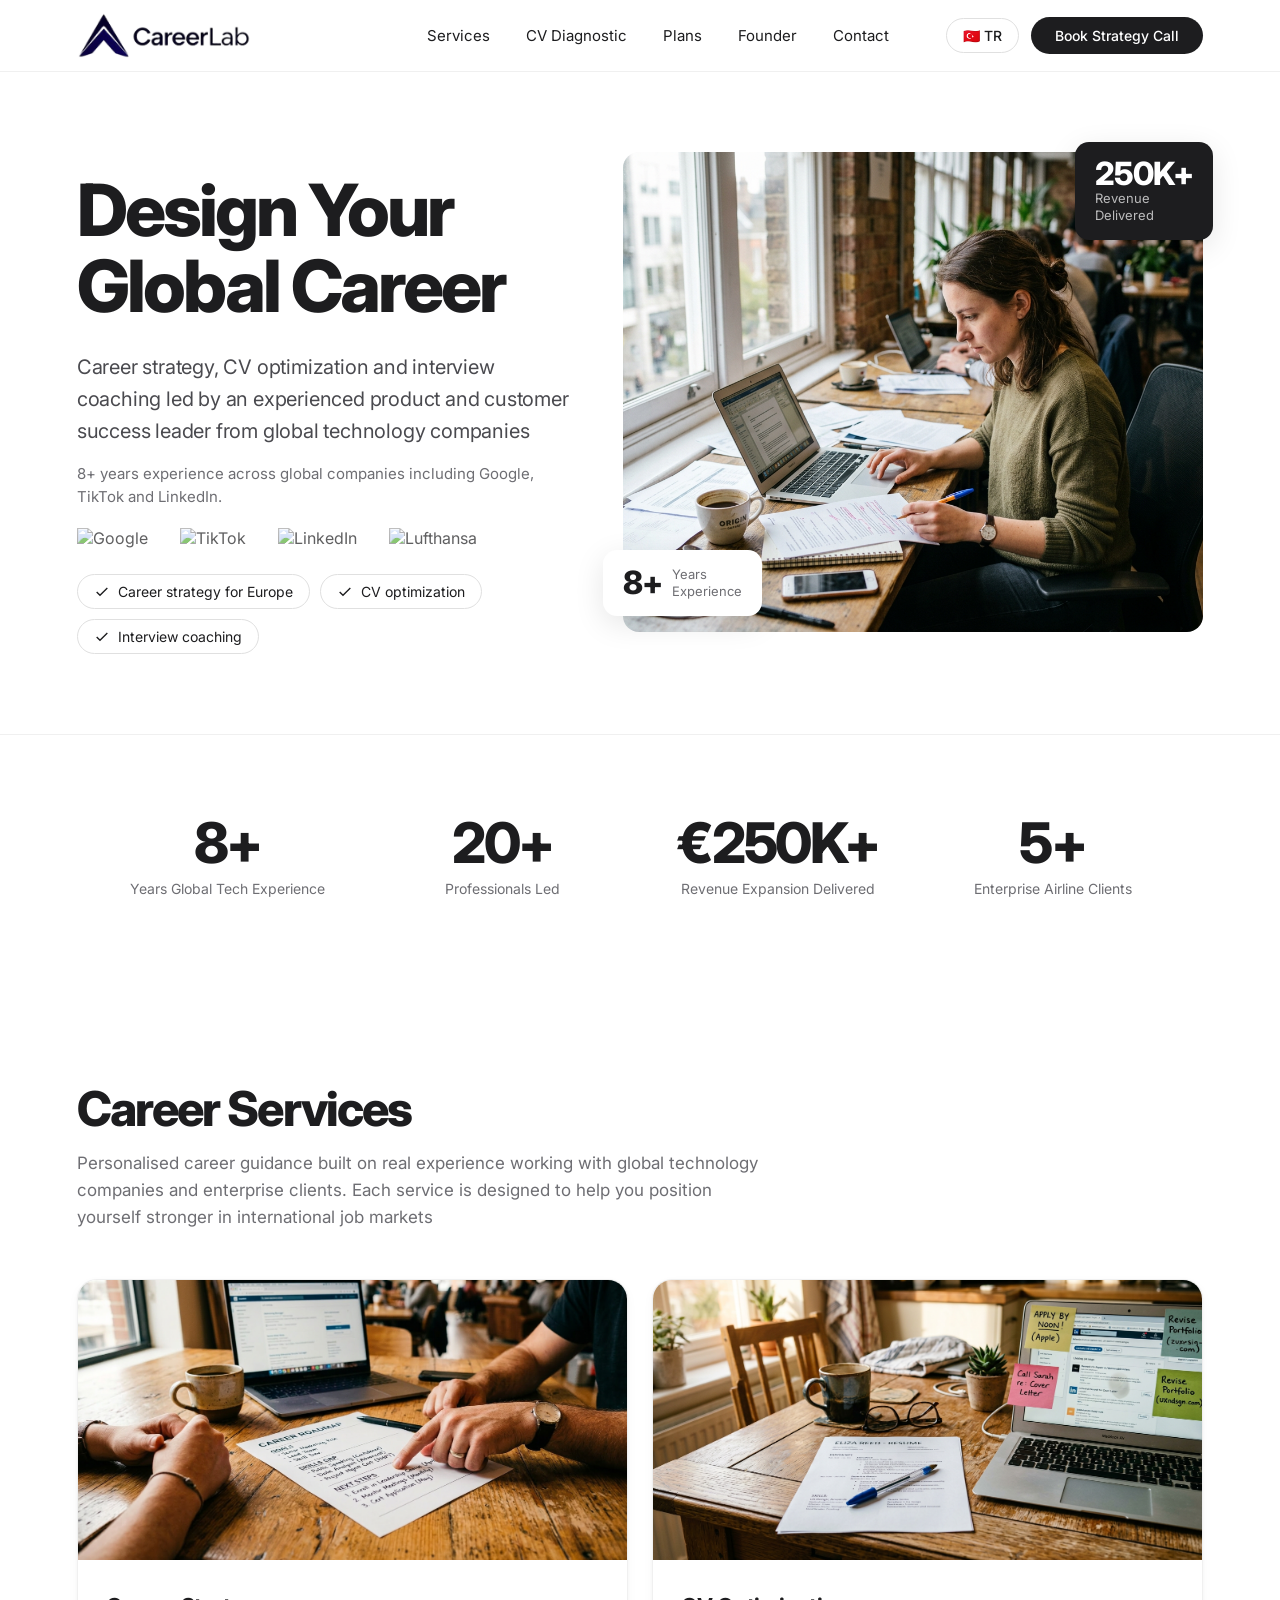
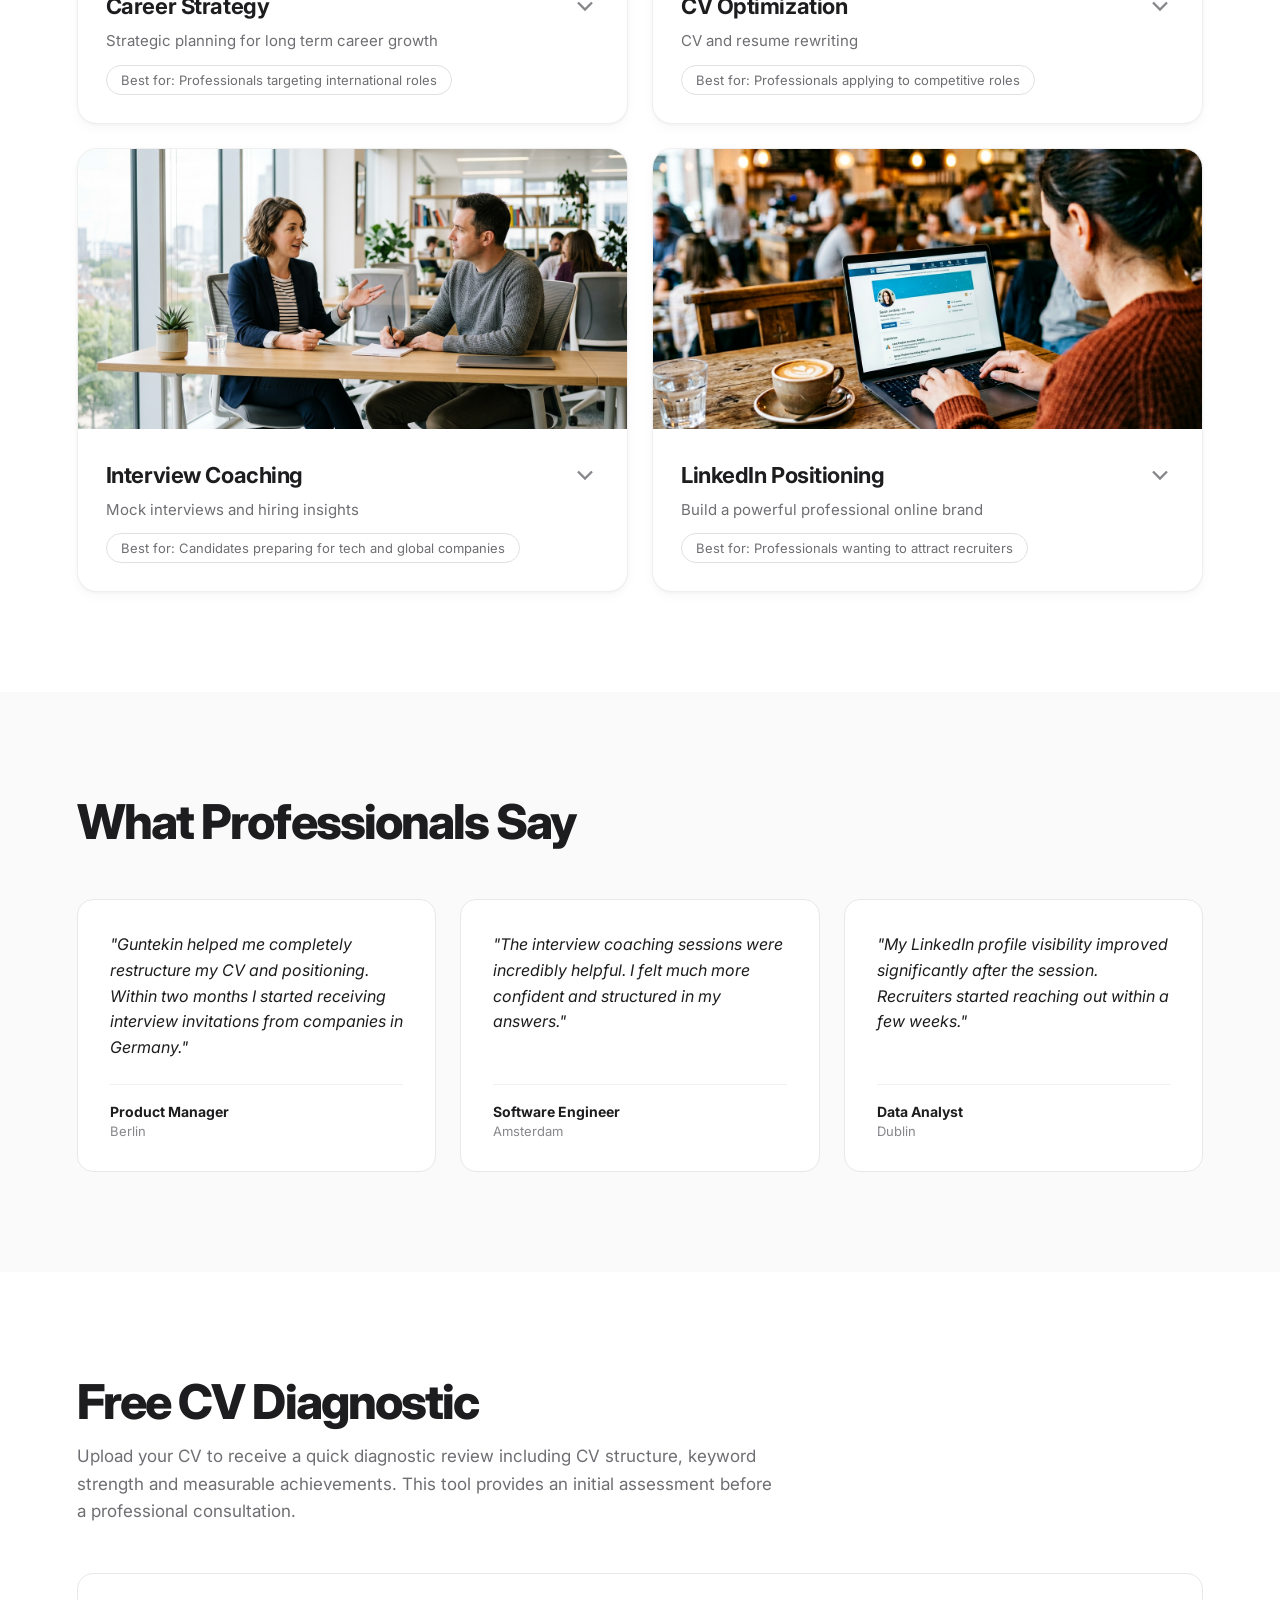
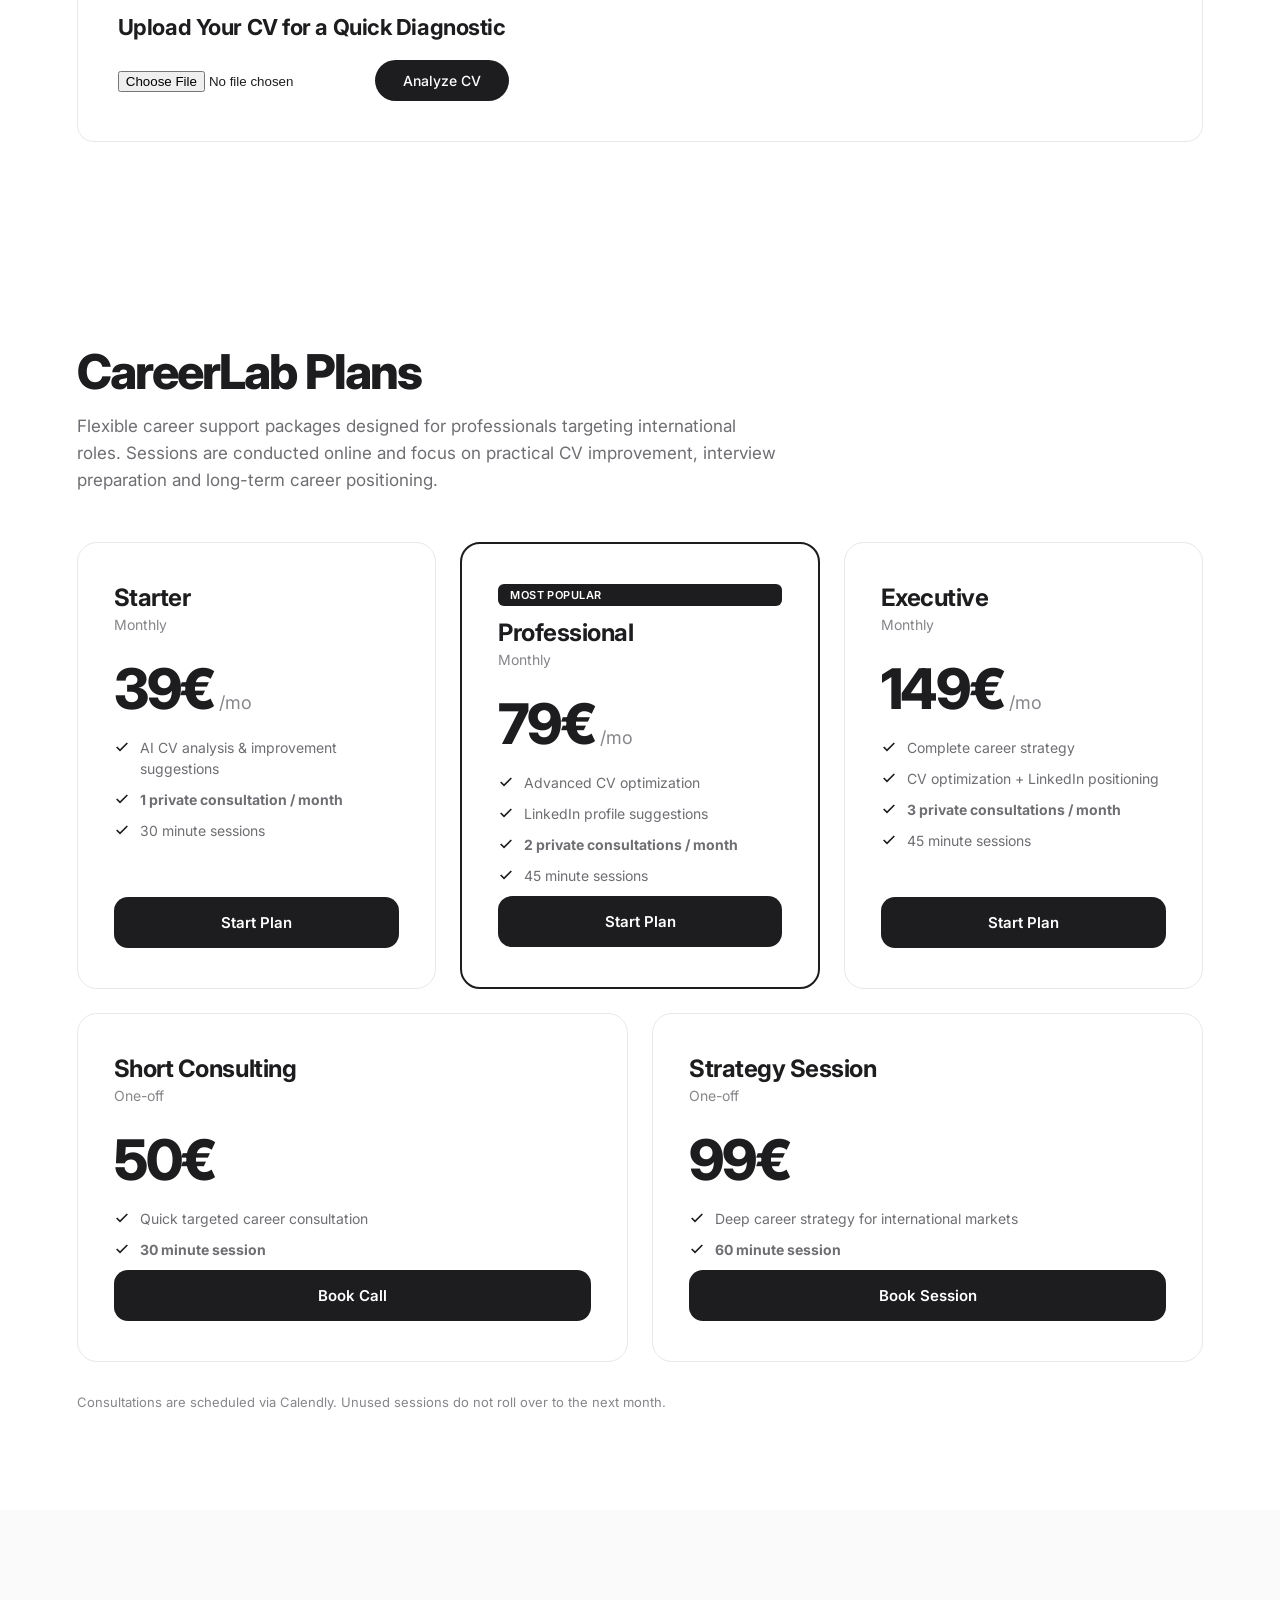
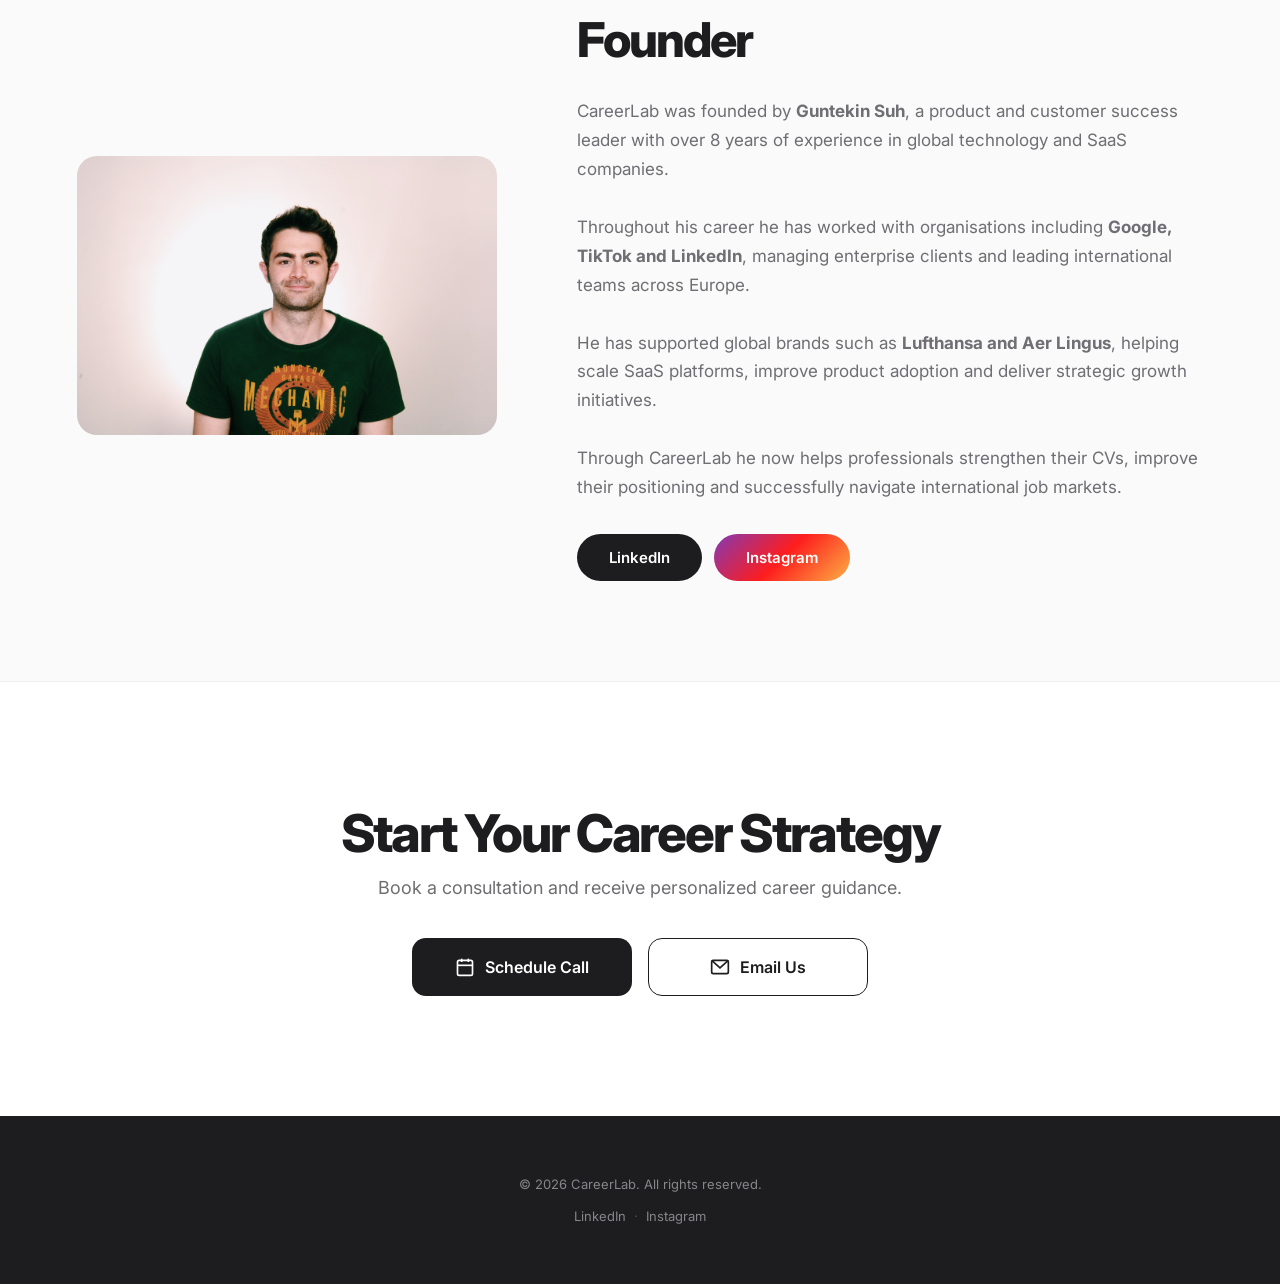
==== index.html @ d13521ab "Update service image for Career Strategy card" ====
<!DOCTYPE html>
<html lang="en">
<head>

<meta charset="UTF-8">
<meta name="viewport" content="width=device-width, initial-scale=1.0">
<meta name="description" content="Career strategy, CV optimization and interview coaching led by an experienced product and customer success leader from global technology companies.">
<meta name="author" content="Guntekin Suh">

<meta property="og:type" content="website">
<meta property="og:title" content="CareerLab | Design Your Global Career">
<meta property="og:description" content="Career strategy, CV optimization and interview coaching for professionals targeting international roles.">
<meta property="og:image" content="https://images.unsplash.com/photo-1521737604893-d14cc237f11d?w=1200&h=630&fit=crop">
<meta property="og:url" content="https://getcareerlab.com">

<meta name="twitter:card" content="summary_large_image">
<meta name="twitter:title" content="CareerLab | Design Your Global Career">
<meta name="twitter:description" content="Career strategy, CV optimization and interview coaching for professionals targeting international roles.">
<meta name="twitter:image" content="https://images.unsplash.com/photo-1521737604893-d14cc237f11d?w=1200&h=630&fit=crop">

<link rel="canonical" href="https://getcareerlab.com">
<link rel="icon" href="/favicon.png" type="image/png">
<link rel="apple-touch-icon" href="/favicon.png">

<title>CareerLab | Design Your Global Career</title>

<link rel="preconnect" href="https://fonts.googleapis.com">
<link href="https://fonts.googleapis.com/css2?family=Inter:wght@300;400;500;600;700;800;900&display=swap" rel="stylesheet">

<script src="https://cdnjs.cloudflare.com/ajax/libs/pdf.js/3.11.174/pdf.min.js"></script>

<style>

*{margin:0;padding:0;box-sizing:border-box;}

body{
  font-family:'Inter',system-ui,-apple-system,sans-serif;
  background:#ffffff;
  color:#1d1d1f;
  -webkit-font-smoothing:antialiased;
}

/* HEADER */
header{
  display:flex;
  justify-content:space-between;
  align-items:center;
  padding:0 6%;
  height:72px;
  background:#fff;
  position:sticky;
  top:0;
  border-bottom:1px solid #f0f0f0;
  z-index:100;
}

.logo{ flex:1; }
nav{ flex:0 0 auto; }
.header-right{ flex:1; display:flex; justify-content:flex-end; }

.logo{
  display:flex;
  align-items:center;
  gap:10px;
  font-weight:700;
  font-size:22px;
  text-decoration:none;
  color:#1d1d1f;
  letter-spacing:-0.02em;
}

.logo-icon{
  width:36px;height:36px;
  background:#1d1d1f;
  border-radius:10px;
  display:flex;align-items:center;justify-content:center;
  color:#fff;
  font-weight:700;
  font-size:13px;
  letter-spacing:0.02em;
}

nav{display:flex;align-items:center;gap:0;}
nav a{
  margin-left:36px;
  text-decoration:none;
  color:#1d1d1f;
  font-weight:400;
  font-size:15px;
  transition:color 0.2s;
}
nav a:hover{color:#6e6e73;}

.header-right{align-items:center;gap:12px;}

.lang-toggle{
  background:#fff;
  border:1px solid #e0e0e0;
  border-radius:980px;
  padding:8px 16px;
  cursor:pointer;
  font-size:14px;
  font-weight:500;
  display:flex;
  align-items:center;
  gap:6px;
  transition:0.2s;
  color:#1d1d1f;
  font-family:inherit;
}
.lang-toggle:hover{background:#f5f5f5;}

.header-cta{
  background:#1d1d1f;
  color:#fff;
  padding:10px 24px;
  border-radius:980px;
  text-decoration:none;
  font-weight:500;
  font-size:14px;
  transition:all 0.2s;
  white-space:nowrap;
}
.header-cta:hover{background:#333;}

/* HERO */
.hero{
  display:flex;
  align-items:flex-start;
  justify-content:space-between;
  padding:80px 6% 80px;
  background:#fff;
  gap:40px;
  min-height:600px;
}

.hero-text{max-width:560px;padding-top:20px;}

.hero h1{
  font-size:72px;
  line-height:1.05;
  letter-spacing:-0.04em;
  font-weight:800;
  color:#1d1d1f;
  margin-bottom:28px;
}

.hero-subtitle{
  font-size:20px;
  color:#4a4a4f;
  line-height:1.6;
  letter-spacing:-0.01em;
}

.hero-exp{
  margin-top:16px;
  color:#6e6e73;
  font-size:15px;
  line-height:1.5;
}

.hero-checks{
  display:flex;
  flex-wrap:wrap;
  gap:10px;
  margin-top:24px;
}

.hero-check{
  display:flex;
  align-items:center;
  gap:8px;
  padding:8px 16px;
  border:1px solid #e0e0e0;
  border-radius:980px;
  font-size:14px;
  color:#1d1d1f;
  background:#fff;
}

.hero-check svg{width:16px;height:16px;color:#1d1d1f;}

.hero-image-wrapper{
  position:relative;
  flex-shrink:0;
  width:580px;
}

.hero-image-wrapper img{
  width:100%;
  border-radius:16px;
  object-fit:cover;
  height:480px;
}

.floating-stat{
  position:absolute;
  background:#fff;
  border-radius:14px;
  padding:16px 20px;
  box-shadow:0 8px 30px rgba(0,0,0,0.1);
  display:flex;
  align-items:center;
  gap:10px;
}

.floating-stat.top-right{
  top:-10px;
  right:-10px;
  background:#1d1d1f;
  color:#fff;
}

.floating-stat.top-right .fs-number{color:#fff;}
.floating-stat.top-right .fs-label{color:rgba(255,255,255,0.7);}

.floating-stat.bottom-left{
  bottom:20px;
  left:-20px;
}

.fs-number{
  font-size:32px;
  font-weight:800;
  letter-spacing:-0.03em;
  color:#1d1d1f;
  line-height:1;
}

.fs-label{
  font-size:13px;
  color:#6e6e73;
  line-height:1.3;
}

/* STATS */
.stats-section{
  padding:80px 6%;
  background:#fff;
  border-top:1px solid #f0f0f0;
}

.stats-grid{
  display:flex;
  justify-content:space-between;
  max-width:1100px;
  margin:0 auto;
}

.stat-item{
  text-align:center;
  flex:1;
}

.stat-number{
  font-size:56px;
  font-weight:800;
  letter-spacing:-0.04em;
  color:#1d1d1f;
  line-height:1;
  margin-bottom:8px;
}

.stat-label{
  font-size:14px;
  color:#6e6e73;
  font-weight:400;
  line-height:1.4;
}

/* SERVICES */
.section{padding:100px 6%;}

.section-title{
  font-size:48px;
  font-weight:800;
  letter-spacing:-0.04em;
  color:#1d1d1f;
  margin-bottom:12px;
}

.section-desc{
  max-width:700px;
  color:#6e6e73;
  font-size:17px;
  line-height:1.6;
  margin-bottom:48px;
}

.services-grid{
  display:grid;
  grid-template-columns:1fr 1fr;
  gap:24px;
  align-items:start;
}

.service-card{
  background:#fff;
  border-radius:20px;
  border:1px solid rgba(0,0,0,0.06);
  overflow:hidden;
  transition:all 0.4s cubic-bezier(0.25,0.46,0.45,0.94);
  cursor:pointer;
  box-shadow:0 1px 3px rgba(0,0,0,0.04), 0 4px 12px rgba(0,0,0,0.03);
}
.service-card:hover{
  box-shadow:0 12px 40px rgba(0,0,0,0.08), 0 4px 16px rgba(0,0,0,0.04);
  transform:translateY(-4px);
  border-color:rgba(0,0,0,0.03);
}

.service-card img{
  width:100%;
  height:280px;
  object-fit:cover;
}

.service-card-body{
  padding:28px;
}

.service-card-header{
  display:flex;
  justify-content:space-between;
  align-items:center;
  margin-bottom:10px;
}

.service-card-header h3{
  font-size:22px;
  font-weight:700;
  letter-spacing:-0.02em;
  color:#1d1d1f;
}

.service-chevron{
  width:28px;height:28px;
  color:#86868b;
  transition:transform 0.3s;
}

.service-card.open .service-chevron{
  transform:rotate(180deg);
}

.service-card-body p{
  font-size:15px;
  color:#6e6e73;
  line-height:1.5;
}

.service-best{
  display:inline-block;
  margin-top:12px;
  padding:6px 14px;
  border:1px solid #e0e0e0;
  border-radius:980px;
  font-size:13px;
  color:#6e6e73;
}

.service-detail{
  margin-top:16px;
  font-size:14px;
  color:#6e6e73;
  line-height:1.6;
  display:none;
  padding-top:12px;
  border-top:1px solid #f0f0f0;
}

.service-card.open .service-detail{
  display:block;
}

/* TESTIMONIALS */
.testimonials-section{
  padding:100px 6%;
  background:#fafafa;
}

.testimonial-grid{
  display:grid;
  grid-template-columns:repeat(3,1fr);
  gap:24px;
  margin-top:48px;
}

.testimonial-card{
  background:#fff;
  padding:32px;
  border-radius:16px;
  border:1px solid #e8e8e8;
  display:flex;
  flex-direction:column;
}

.testimonial-card p{
  font-size:16px;
  color:#1d1d1f;
  line-height:1.6;
  font-style:italic;
  flex-grow:1;
}

.testimonial-author{
  margin-top:24px;
  padding-top:16px;
  border-top:1px solid #f0f0f0;
}

.testimonial-author strong{
  color:#1d1d1f;
  font-size:14px;
}

.testimonial-author span{
  color:#86868b;
  font-size:13px;
  display:block;
  margin-top:2px;
}

/* AI BOX */
.ai-box{
  background:#fff;
  padding:40px;
  border-radius:16px;
  border:1px solid #e8e8e8;
  margin-top:40px;
}

input[type=file]{margin-top:20px;}

button:not(.lang-toggle):not(.hamburger){
  margin-top:20px;
  padding:12px 28px;
  border:none;
  background:#1d1d1f;
  color:white;
  border-radius:980px;
  cursor:pointer;
  font-size:14px;
  font-weight:500;
  font-family:inherit;
  transition:0.2s;
}
button:not(.lang-toggle):not(.hamburger):hover{background:#333;}

#result{
  margin-top:20px;
  background:#fafafa;
  padding:20px;
  border-radius:12px;
  display:none;
}

/* PRICING */
.pricing-section{
  padding:100px 6%;
  background:#fff;
}

.pricing-grid-new{
  display:grid;
  grid-template-columns:1fr 1fr;
  gap:24px;
  margin-top:48px;
}

.price-card-new{
  background:#fff;
  padding:40px 36px;
  border-radius:20px;
  border:1px solid #e8e8e8;
  display:flex;
  flex-direction:column;
  transition:all 0.3s ease;
}
.price-card-new:hover{
  box-shadow:0 8px 30px rgba(0,0,0,0.06);
}

.price-card-new h3{
  font-size:24px;
  font-weight:700;
  letter-spacing:-0.02em;
  color:#1d1d1f;
}

.price-card-new .price-period{
  color:#86868b;
  font-size:14px;
  margin-top:4px;
}

.price-card-new .price-amount{
  margin-top:28px;
  display:flex;
  align-items:baseline;
  gap:4px;
}

.price-amount .amount{
  font-size:56px;
  font-weight:800;
  letter-spacing:-0.04em;
  color:#1d1d1f;
  line-height:1;
}

.price-amount .per{
  font-size:18px;
  color:#86868b;
  font-weight:400;
}

.price-card-new .price-desc{
  margin-top:24px;
  font-size:15px;
  color:#6e6e73;
  line-height:1.6;
  flex-grow:1;
}

.price-btn{
  display:block;
  margin-top:32px;
  background:#1d1d1f;
  color:#fff;
  padding:16px;
  text-align:center;
  border-radius:14px;
  text-decoration:none;
  font-weight:600;
  font-size:15px;
  transition:0.2s;
}
.price-btn:hover{background:#333;}

.pricing-oneoff{
  display:grid;
  grid-template-columns:1fr 1fr;
  gap:24px;
  margin-top:24px;
}

/* ABOUT */
.about-section{
  padding:100px 6%;
  background:#fafafa;
}

.about-inner{
  display:flex;
  align-items:center;
  gap:80px;
}

.about-img{
  width:420px;
  flex-shrink:0;
  border-radius:20px;
  object-fit:cover;
}

.about-text h2{
  font-size:48px;
  font-weight:800;
  letter-spacing:-0.04em;
  color:#1d1d1f;
  margin-bottom:28px;
}

.about-text p{
  font-size:17px;
  color:#6e6e73;
  line-height:1.7;
}

.about-buttons{
  display:flex;
  gap:12px;
  margin-top:32px;
}

.btn-linkedin{
  display:inline-block;
  padding:14px 32px;
  background:#1d1d1f;
  color:#fff;
  border-radius:980px;
  text-decoration:none;
  font-weight:600;
  font-size:15px;
  transition:0.2s;
}
.btn-linkedin:hover{background:#333;}

.btn-instagram{
  display:inline-block;
  padding:14px 32px;
  background:linear-gradient(135deg,#833ab4,#fd1d1d,#fcb045);
  color:#fff;
  border-radius:980px;
  text-decoration:none;
  font-weight:600;
  font-size:15px;
  transition:0.2s;
}
.btn-instagram:hover{opacity:0.9;}

/* CONTACT */
.contact-section{
  text-align:center;
  padding:120px 6%;
  background:#fff;
  border-top:1px solid #f0f0f0;
}

.contact-section h2{
  font-size:52px;
  font-weight:800;
  letter-spacing:-0.04em;
  color:#1d1d1f;
}

.contact-section p{
  color:#6e6e73;
  font-size:18px;
  margin-top:12px;
}

.contact-buttons{
  display:flex;
  gap:16px;
  justify-content:center;
  margin-top:40px;
}

.contact-btn{
  display:inline-flex;
  align-items:center;
  justify-content:center;
  gap:10px;
  padding:18px 36px;
  border-radius:14px;
  text-decoration:none;
  font-weight:600;
  font-size:16px;
  transition:0.2s;
  min-width:220px;
}

.contact-btn.primary{
  background:#1d1d1f;
  color:#fff;
}
.contact-btn.primary:hover{background:#333;}

.contact-btn.secondary{
  background:#fff;
  color:#1d1d1f;
  border:1.5px solid #1d1d1f;
}
.contact-btn.secondary:hover{background:#f5f5f7;}

/* FOOTER */
footer{
  text-align:center;
  padding:60px 6%;
  color:#86868b;
  font-size:13px;
  background:#1d1d1f;
}

footer p{color:#86868b;}

footer a{
  color:#86868b;
  text-decoration:none;
  transition:color 0.2s;
}
footer a:hover{color:#fff;}

.footer-links{
  margin-top:16px;
  display:flex;
  justify-content:center;
  gap:8px;
  align-items:center;
}

.footer-links .dot{color:#555;}

/* HAMBURGER */
.hamburger{
  display:none;
  flex-direction:column;
  gap:5px;
  cursor:pointer;
  background:none;
  border:none;
  padding:6px;
  z-index:200;
}
.hamburger span{
  display:block;
  width:22px;
  height:1.5px;
  background:#1d1d1f;
  border-radius:2px;
  transition:0.3s;
}

/* MOBILE */
@media(max-width:768px){
  header{padding:0 5%;height:56px;}

  .hamburger{display:flex;margin-left:auto;}

  .header-right{display:none;}

  nav{
    position:fixed;top:0;right:-100%;width:80%;max-width:320px;height:100vh;
    background:rgba(255,255,255,0.97);
    backdrop-filter:blur(20px);
    -webkit-backdrop-filter:blur(20px);
    flex-direction:column;align-items:flex-start;
    padding:80px 30px 30px;
    box-shadow:-5px 0 30px rgba(0,0,0,0.1);
    transition:right 0.35s ease;z-index:150;
  }
  nav.open{right:0;}
  nav a{margin-left:0;font-size:17px;padding:14px 0;width:100%;border-bottom:1px solid #f0f0f0;}
  .lang-toggle-mobile{display:block !important;margin-top:16px;}

  .nav-overlay{display:none;position:fixed;top:0;left:0;width:100%;height:100%;background:rgba(0,0,0,0.3);z-index:140;}
  .nav-overlay.show{display:block;}

  .hero{flex-direction:column;padding:40px 5%;gap:32px;min-height:auto;}
  .hero-text{max-width:100%;padding-top:0;}
  .hero h1{font-size:38px;}
  .hero-subtitle{font-size:16px;}
  .hero-image-wrapper{width:100%;}
  .hero-image-wrapper img{height:280px;}
  .floating-stat.bottom-left{left:10px;bottom:10px;}
  .floating-stat.top-right{right:10px;top:10px;}
  .floating-stat{padding:10px 14px;}
  .fs-number{font-size:22px;}
  .fs-label{font-size:11px;}

  .stats-grid{flex-wrap:wrap;gap:0;}
  .stat-item{min-width:50%;padding:20px 10px;}
  .stat-number{font-size:36px;}
  .stat-label{font-size:12px;}

  .section{padding:60px 5%;}
  .section-title{font-size:32px;}
  .section-desc{font-size:15px;}

  .services-grid{grid-template-columns:1fr;gap:16px;}
  .service-card img{height:200px;}

  .testimonial-grid{grid-template-columns:1fr;gap:16px;}

  .pricing-grid-new{grid-template-columns:1fr;gap:16px;}
  .pricing-oneoff{grid-template-columns:1fr;gap:16px;}
  .price-amount .amount{font-size:40px;}

  .about-inner{flex-direction:column;gap:32px;text-align:center;}
  .about-img{width:100%;max-width:100%;}
  .about-text h2{font-size:32px;}
  .about-buttons{justify-content:center;}

  .contact-section{padding:80px 5%;}
  .contact-section h2{font-size:32px;}
  .contact-buttons{flex-direction:column;align-items:center;}
  .contact-btn{width:100%;max-width:320px;justify-content:center;}

  footer{padding:40px 5%;}
  .footer-links{flex-direction:column;gap:8px;}
  .footer-links .dot{display:none;}

  .ai-box{padding:24px;}
}

@media(min-width:769px) and (max-width:1024px){
  .hero{padding:60px 5%;gap:30px;}
  .hero h1{font-size:48px;}
  .hero-image-wrapper{width:400px;}
  .hero-image-wrapper img{height:340px;}
  .section{padding:80px 5%;}
  .about-img{width:320px;}
  .about-inner{gap:48px;}
  nav a{margin-left:20px;font-size:13px;}
}

/* SCROLL ANIMATIONS */
.fade-up{
  opacity:0;
  transform:translateY(24px);
  transition:opacity 0.7s cubic-bezier(0.16,1,0.3,1), transform 0.7s cubic-bezier(0.16,1,0.3,1);
}
.fade-up.visible{opacity:1;transform:translateY(0);}
.fade-up:nth-child(2){transition-delay:0.08s;}
.fade-up:nth-child(3){transition-delay:0.16s;}
.fade-up:nth-child(4){transition-delay:0.24s;}

</style>

</head>

<body>

<header>

<a href="/" class="logo">
  <img src="logo1.png" alt="CareerLab Logo" style="height:48px;">
</a>
</a>

<button class="hamburger" onclick="toggleMenu()" aria-label="Menu">
<span></span><span></span><span></span>
</button>

<div class="nav-overlay" onclick="toggleMenu()"></div>

<nav>
<a href="#services" data-i18n="nav_services" onclick="closeMenu()">Services</a>
<a href="#ai" data-i18n="nav_ai" onclick="closeMenu()">CV Diagnostic</a>
<a href="#plans" data-i18n="nav_plans" onclick="closeMenu()">Plans</a>
<a href="#about" data-i18n="nav_about" onclick="closeMenu()">Founder</a>
<a href="#contact" data-i18n="nav_contact" onclick="closeMenu()">Contact</a>
<button class="lang-toggle lang-toggle-mobile" style="display:none;" onclick="toggleLang()">🇹🇷 TR</button>
</nav>

<div class="header-right">
<button class="lang-toggle" onclick="toggleLang()">🇹🇷 TR</button>
<a class="header-cta" href="https://calendly.com/guntekin-suh/30min" data-i18n="hero_cta">Book Strategy Call</a>
</div>

</header>

<!-- HERO -->

<section class="hero">

<div class="hero-text">

<h1 data-i18n="hero_title">Design Your<br>Global Career</h1>

<p class="hero-subtitle" data-i18n="hero_desc">
Career strategy, CV optimization and interview coaching
led by an experienced product and customer success leader
from global technology companies
</p>

<p class="hero-exp" data-i18n="hero_exp">
8+ years experience across global companies including Google, TikTok and LinkedIn.
</p>

<div class="company-logos" style="display:flex;align-items:center;gap:32px;margin-top:20px;">
  <img src="https://upload.wikimedia.org/wikipedia/commons/2/2f/Google_2015_logo.svg" style="height:22px;opacity:0.7;" alt="Google">
  <img src="https://cdn.simpleicons.org/tiktok/000000" style="height:22px;opacity:0.7;" alt="TikTok">
  <img src="https://upload.wikimedia.org/wikipedia/commons/c/ca/LinkedIn_logo_initials.png" style="height:22px;opacity:0.7;" alt="LinkedIn">
  <img src="https://cdn.simpleicons.org/lufthansa/000000" style="height:22px;opacity:0.7;" alt="Lufthansa">
</div>

<div class="hero-checks">
<div class="hero-check">
<svg viewBox="0 0 24 24" fill="none" stroke="currentColor" stroke-width="2"><polyline points="20 6 9 17 4 12"/></svg>
<span data-i18n="check_1">Career strategy for Europe</span>
</div>
<div class="hero-check">
<svg viewBox="0 0 24 24" fill="none" stroke="currentColor" stroke-width="2"><polyline points="20 6 9 17 4 12"/></svg>
<span data-i18n="check_2">CV optimization</span>
</div>
<div class="hero-check">
<svg viewBox="0 0 24 24" fill="none" stroke="currentColor" stroke-width="2"><polyline points="20 6 9 17 4 12"/></svg>
<span data-i18n="check_3">Interview coaching</span>
</div>
</div>

</div>

<div class="hero-image-wrapper fade-up">
<img src="hero-realistic.jpg" alt="Career planning professional">

<div class="floating-stat top-right">
<div>
<div class="fs-number">250K+</div>
<div class="fs-label">Revenue<br>Delivered</div>
</div>
</div>

<div class="floating-stat bottom-left">
<div class="fs-number">8+</div>
<div>
<div class="fs-label">Years<br>Experience</div>
</div>
</div>
</div>

</section>

<!-- STATS -->

<section class="stats-section">

<div class="stats-grid">

<div class="stat-item fade-up">
<div class="stat-number counter" data-target="8" data-suffix="+">0+</div>
<div class="stat-label" data-i18n="stat_years">Years Global Tech Experience</div>
</div>

<div class="stat-item fade-up">
<div class="stat-number counter" data-target="20" data-suffix="+">0+</div>
<div class="stat-label" data-i18n="stat_pros">Professionals Led</div>
</div>

<div class="stat-item fade-up">
<div class="stat-number counter" data-target="250" data-prefix="€" data-suffix="K+">€0K+</div>
<div class="stat-label" data-i18n="stat_revenue">Revenue Expansion Delivered</div>
</div>

<div class="stat-item fade-up">
<div class="stat-number counter" data-target="5" data-suffix="+">0+</div>
<div class="stat-label" data-i18n="stat_clients">Enterprise Airline Clients</div>
</div>

</div>

</section>

<!-- SERVICES -->

<section id="services" class="section" style="background:#fff;">

<h2 class="section-title" data-i18n="services_title">Career Services</h2>

<p class="section-desc" data-i18n="services_desc">
Personalised career guidance built on real experience working with global technology companies and enterprise clients. Each service is designed to help you position yourself stronger in international job markets
</p>

<div class="services-grid">

<div class="service-card fade-up" onclick="toggleService(this)">
<img src="service-career-strategy-v7.jpg" alt="Career Strategy">
<div class="service-card-body">
<div class="service-card-header">
<h3 data-i18n="s1_title">Career Strategy</h3>
<svg class="service-chevron" viewBox="0 0 24 24" fill="none" stroke="currentColor" stroke-width="2"><polyline points="6 9 12 15 18 9"/></svg>
</div>
<p data-i18n="s1_desc">Strategic planning for long term career growth</p>
<div class="service-best" data-i18n="s1_best">Best for: Professionals targeting international roles</div>
<div class="service-detail" data-i18n="s1_detail">
Roadmap for international career positioning, market targeting and long-term growth planning.
</div>
</div>
</div>

<div class="service-card fade-up" onclick="toggleService(this)">
<img src="service-cv-v6.jpg" alt="CV Optimization">
<div class="service-card-body">
<div class="service-card-header">
<h3 data-i18n="s2_title">CV Optimization</h3>
<svg class="service-chevron" viewBox="0 0 24 24" fill="none" stroke="currentColor" stroke-width="2"><polyline points="6 9 12 15 18 9"/></svg>
</div>
<p data-i18n="s2_desc">CV and resume rewriting</p>
<div class="service-best" data-i18n="s2_best">Best for: Professionals applying to competitive roles</div>
<div class="service-detail" data-i18n="s2_detail">
Professional CV restructuring aligned with recruiter screening and ATS systems.
</div>
</div>
</div>

<div class="service-card fade-up" onclick="toggleService(this)">
<img src="service-interview-v3.jpg" alt="Interview Coaching">
<div class="service-card-body">
<div class="service-card-header">
<h3 data-i18n="s3_title">Interview Coaching</h3>
<svg class="service-chevron" viewBox="0 0 24 24" fill="none" stroke="currentColor" stroke-width="2"><polyline points="6 9 12 15 18 9"/></svg>
</div>
<p data-i18n="s3_desc">Mock interviews and hiring insights</p>
<div class="service-best" data-i18n="s3_best">Best for: Candidates preparing for tech and global companies</div>
<div class="service-detail" data-i18n="s3_detail">
Mock interviews with real hiring scenarios used by international recruiters.
</div>
</div>
</div>

<div class="service-card fade-up" onclick="toggleService(this)">
<img src="service-linkedin-v3.jpg" alt="LinkedIn Positioning">
<div class="service-card-body">
<div class="service-card-header">
<h3 data-i18n="s4_title">LinkedIn Positioning</h3>
<svg class="service-chevron" viewBox="0 0 24 24" fill="none" stroke="currentColor" stroke-width="2"><polyline points="6 9 12 15 18 9"/></svg>
</div>
<p data-i18n="s4_desc">Build a powerful professional online brand</p>
<div class="service-best" data-i18n="s4_best">Best for: Professionals wanting to attract recruiters</div>
<div class="service-detail" data-i18n="s4_detail">
Create a high authority LinkedIn profile that attracts recruiters and opportunities.
</div>
</div>
</div>

</div>

</section>

<!-- TESTIMONIALS -->

<section class="testimonials-section">

<h2 class="section-title" data-i18n="testimonials_title">What Professionals Say</h2>

<div class="testimonial-grid">

<div class="testimonial-card fade-up">
<p data-i18n="t1_text">
"Guntekin helped me completely restructure my CV and positioning. 
Within two months I started receiving interview invitations from companies in Germany."
</p>
<div class="testimonial-author">
<strong data-i18n="t1_role">Product Manager</strong>
<span>Berlin</span>
</div>
</div>

<div class="testimonial-card fade-up">
<p data-i18n="t2_text">
"The interview coaching sessions were incredibly helpful. 
I felt much more confident and structured in my answers."
</p>
<div class="testimonial-author">
<strong data-i18n="t2_role">Software Engineer</strong>
<span>Amsterdam</span>
</div>
</div>

<div class="testimonial-card fade-up">
<p data-i18n="t3_text">
"My LinkedIn profile visibility improved significantly after the session. 
Recruiters started reaching out within a few weeks."
</p>
<div class="testimonial-author">
<strong data-i18n="t3_role">Data Analyst</strong>
<span>Dublin</span>
</div>
</div>

</div>

</section>

<!-- CV DIAGNOSTIC -->

<section id="ai" class="section" style="background:#fff;">

<h2 class="section-title" data-i18n="ai_title">Free CV Diagnostic</h2>

<p class="section-desc" data-i18n="ai_desc">
Upload your CV to receive a quick diagnostic review including CV structure,
keyword strength and measurable achievements.
This tool provides an initial assessment before a professional consultation.
</p>

<div class="ai-box fade-up">

<h3 style="font-size:22px;font-weight:700;letter-spacing:-0.02em;" data-i18n="ai_upload_title">Upload Your CV for a Quick Diagnostic</h3>

<input type="file" id="cvFile" accept="application/pdf">

<button onclick="analyzePDF()" data-i18n="ai_btn">Analyze CV</button>

<div id="result"></div>

</div>

</section>

<!-- PRICING -->

<section id="plans" class="pricing-section">

<h2 class="section-title" data-i18n="plans_title">CareerLab Plans</h2>

<p class="section-desc" data-i18n="plans_desc">
Flexible career support packages designed for professionals targeting international roles. Sessions are conducted online and focus on practical CV improvement, interview preparation and long-term career positioning.
</p>

<style>
.pricing-grid-equal{display:grid;grid-template-columns:repeat(3,1fr);gap:24px;margin-top:48px;}
.pricing-oneoff-equal{display:grid;grid-template-columns:repeat(2,1fr);gap:24px;margin-top:24px;}
.price-features{list-style:none;padding:0;margin:20px 0 0;}
.price-features li{display:flex;align-items:flex-start;gap:10px;font-size:14px;color:#6e6e73;line-height:1.5;margin-bottom:10px;}
.price-features li svg{flex-shrink:0;margin-top:2px;color:#1d1d1f;}
.price-card-new{display:flex;flex-direction:column;}
@media(max-width:768px){.pricing-grid-equal{grid-template-columns:1fr;}.pricing-oneoff-equal{grid-template-columns:1fr;}}
</style>

<!-- Subscription plans -->
<div class="pricing-grid-equal">

<div class="price-card-new fade-up">
<h3>Starter</h3>
<div class="price-period" data-i18n="price_monthly">Monthly</div>
<div class="price-amount">
<span class="amount">39€</span>
<span class="per">/mo</span>
</div>
<ul class="price-features">
<li><svg width="16" height="16" viewBox="0 0 24 24" fill="none" stroke="currentColor" stroke-width="2.5"><polyline points="20 6 9 17 4 12"/></svg><span>AI CV analysis & improvement suggestions</span></li>
<li><svg width="16" height="16" viewBox="0 0 24 24" fill="none" stroke="currentColor" stroke-width="2.5"><polyline points="20 6 9 17 4 12"/></svg><span><b>1 private consultation / month</b></span></li>
<li><svg width="16" height="16" viewBox="0 0 24 24" fill="none" stroke="currentColor" stroke-width="2.5"><polyline points="20 6 9 17 4 12"/></svg><span>30 minute sessions</span></li>
</ul>
<a class="price-btn" href="https://buy.stripe.com/5kQ7sK1ARcDv0zR6L0fMA07" data-i18n="p1_btn" style="margin-top:auto;">Start Plan</a>
</div>

<div class="price-card-new fade-up" style="border:2px solid #1d1d1f;">
<div style="display:inline-block;padding:4px 12px;background:#1d1d1f;color:#fff;border-radius:6px;font-size:11px;font-weight:600;letter-spacing:0.04em;margin-bottom:12px;">MOST POPULAR</div>
<h3>Professional</h3>
<div class="price-period" data-i18n="price_monthly2">Monthly</div>
<div class="price-amount">
<span class="amount">79€</span>
<span class="per">/mo</span>
</div>
<ul class="price-features">
<li><svg width="16" height="16" viewBox="0 0 24 24" fill="none" stroke="currentColor" stroke-width="2.5"><polyline points="20 6 9 17 4 12"/></svg><span>Advanced CV optimization</span></li>
<li><svg width="16" height="16" viewBox="0 0 24 24" fill="none" stroke="currentColor" stroke-width="2.5"><polyline points="20 6 9 17 4 12"/></svg><span>LinkedIn profile suggestions</span></li>
<li><svg width="16" height="16" viewBox="0 0 24 24" fill="none" stroke="currentColor" stroke-width="2.5"><polyline points="20 6 9 17 4 12"/></svg><span><b>2 private consultations / month</b></span></li>
<li><svg width="16" height="16" viewBox="0 0 24 24" fill="none" stroke="currentColor" stroke-width="2.5"><polyline points="20 6 9 17 4 12"/></svg><span>45 minute sessions</span></li>
</ul>
<a class="price-btn" href="https://buy.stripe.com/6oUbJ0djzdHzgyP5GWfMA02" data-i18n="p2_btn" style="margin-top:auto;">Start Plan</a>
</div>

<div class="price-card-new fade-up">
<h3>Executive</h3>
<div class="price-period" data-i18n="price_popular">Monthly</div>
<div class="price-amount">
<span class="amount">149€</span>
<span class="per">/mo</span>
</div>
<ul class="price-features">
<li><svg width="16" height="16" viewBox="0 0 24 24" fill="none" stroke="currentColor" stroke-width="2.5"><polyline points="20 6 9 17 4 12"/></svg><span>Complete career strategy</span></li>
<li><svg width="16" height="16" viewBox="0 0 24 24" fill="none" stroke="currentColor" stroke-width="2.5"><polyline points="20 6 9 17 4 12"/></svg><span>CV optimization + LinkedIn positioning</span></li>
<li><svg width="16" height="16" viewBox="0 0 24 24" fill="none" stroke="currentColor" stroke-width="2.5"><polyline points="20 6 9 17 4 12"/></svg><span><b>3 private consultations / month</b></span></li>
<li><svg width="16" height="16" viewBox="0 0 24 24" fill="none" stroke="currentColor" stroke-width="2.5"><polyline points="20 6 9 17 4 12"/></svg><span>45 minute sessions</span></li>
</ul>
<a class="price-btn" href="https://buy.stripe.com/7sYcN4bbr0UNbev8T8fMA06" data-i18n="p3_btn" style="margin-top:auto;">Start Plan</a>
</div>

</div>

<!-- One-off plans -->
<div class="pricing-oneoff-equal">

<div class="price-card-new fade-up">
<h3 data-i18n="p4_name">Short Consulting</h3>
<div class="price-period" data-i18n="price_oneoff">One-off</div>
<div class="price-amount">
<span class="amount">50€</span>
</div>
<ul class="price-features">
<li><svg width="16" height="16" viewBox="0 0 24 24" fill="none" stroke="currentColor" stroke-width="2.5"><polyline points="20 6 9 17 4 12"/></svg><span>Quick targeted career consultation</span></li>
<li><svg width="16" height="16" viewBox="0 0 24 24" fill="none" stroke="currentColor" stroke-width="2.5"><polyline points="20 6 9 17 4 12"/></svg><span><b>30 minute session</b></span></li>
</ul>
<a class="price-btn" href="https://buy.stripe.com/4gMaEWgvL46ZbevfhwfMA08" data-i18n="p4_btn" style="margin-top:auto;">Book Call</a>
</div>

<div class="price-card-new fade-up">
<h3 data-i18n="p5_name">Strategy Session</h3>
<div class="price-period" data-i18n="price_oneoff2">One-off</div>
<div class="price-amount">
<span class="amount">99€</span>
</div>
<ul class="price-features">
<li><svg width="16" height="16" viewBox="0 0 24 24" fill="none" stroke="currentColor" stroke-width="2.5"><polyline points="20 6 9 17 4 12"/></svg><span>Deep career strategy for international markets</span></li>
<li><svg width="16" height="16" viewBox="0 0 24 24" fill="none" stroke="currentColor" stroke-width="2.5"><polyline points="20 6 9 17 4 12"/></svg><span><b>60 minute session</b></span></li>
</ul>
<a class="price-btn" href="https://buy.stripe.com/aFadR83IZeLDeqH6L0fMA04" data-i18n="p5_btn" style="margin-top:auto;">Book Session</a>
</div>

</div>

<p style="margin-top:32px;color:#86868b;font-size:13px;" data-i18n="plans_note">
Consultations are scheduled via Calendly. Unused sessions do not roll over to the next month.
</p>

</section>

<!-- ABOUT -->

<section id="about" class="about-section">

<div class="about-inner">

<img src="IMG_9945.JPG" alt="Guntekin Suh - Founder" class="about-img fade-up">

<div class="about-text fade-up">

<h2 data-i18n="about_title">Founder</h2>

<p data-i18n="about_text">
CareerLab was founded by <b>Guntekin Suh</b>, a product and customer success leader with over 8 years of experience in global technology and SaaS companies.

<br><br>

Throughout his career he has worked with organisations including <b>Google, TikTok and LinkedIn</b>, managing enterprise clients and leading international teams across Europe.

<br><br>

He has supported global brands such as <b>Lufthansa and Aer Lingus</b>, helping scale SaaS platforms, improve product adoption and deliver strategic growth initiatives.

<br><br>

Through CareerLab he now helps professionals strengthen their CVs, improve their positioning and successfully navigate international job markets.
</p>

<div class="about-buttons">
<a class="btn-linkedin" href="https://www.linkedin.com/in/guntekinsuh/">LinkedIn</a>
<a class="btn-instagram" href="https://www.instagram.com/guntekinsuh/">Instagram</a>
</div>

</div>

</div>

</section>

<!-- CONTACT -->

<section id="contact" class="contact-section">

<h2 data-i18n="contact_title">Start Your Career Strategy</h2>

<p data-i18n="contact_desc">Book a consultation and receive personalized career guidance.</p>

<div class="contact-buttons">
<a class="contact-btn primary" href="https://calendly.com/guntekin-suh/30min">
<svg width="20" height="20" viewBox="0 0 24 24" fill="none" stroke="currentColor" stroke-width="2"><rect x="3" y="4" width="18" height="18" rx="2" ry="2"/><line x1="16" y1="2" x2="16" y2="6"/><line x1="8" y1="2" x2="8" y2="6"/><line x1="3" y1="10" x2="21" y2="10"/></svg>
<span data-i18n="contact_cta">Schedule Call</span>
</a>
<a class="contact-btn secondary" href="mailto:suhguntekin@gmail.com">
<svg width="20" height="20" viewBox="0 0 24 24" fill="none" stroke="currentColor" stroke-width="2"><rect x="2" y="4" width="20" height="16" rx="2"/><polyline points="22,4 12,13 2,4"/></svg>
<span data-i18n="contact_email">Email Us</span>
</a>
</div>

</section>

<!-- FOOTER -->

<footer>
<p>© 2026 CareerLab. All rights reserved.</p>
<div class="footer-links">
<a href="https://www.linkedin.com/in/guntekinsuh/">LinkedIn</a>
<span class="dot">·</span>
<a href="https://www.instagram.com/guntekinsuh/">Instagram</a>
</div>
</footer>

<script>

/* ========== TRANSLATIONS ========== */

const translations = {
  tr: {
    nav_services: "Hizmetler",
    nav_ai: "Hızlı CV Analizi",
    nav_plans: "Planlar",
    nav_about: "Kurucu",
    nav_contact: "İletişim",
    hero_title: "Global Kariyerinizi<br>Tasarlayın",
    hero_desc: "Global teknoloji şirketlerinde deneyimli bir ürün ve müşteri başarısı lideri tarafından yürütülen kariyer stratejisi, CV optimizasyonu ve mülakat koçluğu",
    hero_exp: "Google, TikTok ve LinkedIn dahil global şirketlerde 8+ yıl deneyim.",
    hero_cta: "Strateji Görüşmesi",
    check_1: "Avrupa kariyer stratejisi",
    check_2: "CV optimizasyonu",
    check_3: "Mülakat koçluğu",
    stat_years: "Yıl Global Teknoloji Deneyimi",
    stat_pros: "Yönetilen Profesyonel",
    stat_revenue: "Sağlanan Gelir Büyümesi",
    stat_clients: "Kurumsal Havayolu Müşterisi",
    services_title: "Kariyer Hizmetleri",
    services_desc: "Global teknoloji şirketleri ve kurumsal müşterilerle çalışma deneyimine dayanan kişiselleştirilmiş kariyer rehberliği. Her hizmet, uluslararası iş pazarlarında daha güçlü konumlanmanıza yardımcı olmak için tasarlanmıştır.",
    s1_title: "Kariyer Stratejisi",
    s1_desc: "Uzun vadeli kariyer büyümesi için stratejik planlama",
    s1_best: "En uygun: Uluslararası rolleri hedefleyen profesyoneller",
    s1_detail: "Uluslararası kariyer konumlandırma, pazar hedefleme ve uzun vadeli büyüme planlaması için yol haritası.",
    s2_title: "CV Optimizasyonu",
    s2_desc: "CV ve özgeçmiş yeniden yazımı",
    s2_best: "En uygun: Rekabetçi pozisyonlara başvuran profesyoneller",
    s2_detail: "İşe alım taraması ve ATS sistemlerine uygun profesyonel CV yeniden yapılandırması.",
    s3_title: "Mülakat Koçluğu",
    s3_desc: "Deneme mülakatları ve işe alım bilgileri",
    s3_best: "En uygun: Teknoloji ve global şirketlere hazırlanan adaylar",
    s3_detail: "Uluslararası işe alım uzmanları tarafından kullanılan gerçek senaryolarla deneme mülakatları.",
    s4_title: "LinkedIn Konumlandırma",
    s4_desc: "Güçlü bir profesyonel online marka oluşturun",
    s4_best: "En uygun: İşe alım uzmanlarını çekmek isteyen profesyoneller",
    s4_detail: "İşe alım uzmanlarını ve fırsatları çeken yüksek otoriteli bir LinkedIn profili oluşturun.",
    testimonials_title: "Profesyoneller Ne Diyor",
    t1_text: "\"Guntekin CV'mi ve konumlandırmamı tamamen yeniden yapılandırmama yardımcı oldu. İki ay içinde Almanya'daki şirketlerden mülakat davetleri almaya başladım.\"",
    t1_role: "Ürün Yöneticisi",
    t2_text: "\"Mülakat koçluğu seansları inanılmaz faydalıydı. Cevaplarımda çok daha özgüvenli ve yapılandırılmış hissettim.\"",
    t2_role: "Yazılım Mühendisi",
    t3_text: "\"LinkedIn profil görünürlüğüm seanstan sonra önemli ölçüde arttı. İşe alım uzmanları birkaç hafta içinde ulaşmaya başladı.\"",
    t3_role: "Veri Analisti",
    ai_title: "Ücretsiz CV İnceleme",
    ai_desc: "CV yapısı, anahtar kelime gücü ve ölçülebilir başarılar dahil hızlı bir teşhis incelemesi almak için CV'nizi yükleyin. Bu araç, profesyonel bir danışmanlık öncesi ilk değerlendirme sağlar.",
    ai_upload_title: "Hızlı Teşhis İçin CV'nizi Yükleyin",
    ai_btn: "CV Analiz Et",
    plans_title: "CareerLab Planları",
    plans_desc: "Uluslararası rolleri hedefleyen profesyoneller için tasarlanmış esnek kariyer destek paketleri. Seanslar online olarak gerçekleştirilir ve pratik CV iyileştirme, mülakat hazırlığı ve uzun vadeli kariyer konumlandırmasına odaklanır.",
    price_monthly: "Aylık",
    price_monthly2: "Aylık",
    price_popular: "Aylık · En Popüler",
    price_oneoff: "Tek Seferlik",
    price_oneoff2: "Tek Seferlik",
    p1_desc: "AI CV analizi, iyileştirme önerileri ve <b>ayda 1 özel danışmanlık (30 dakika)</b>.",
    p1_btn: "Planı Başlat",
    p2_desc: "Gelişmiş CV optimizasyonu, LinkedIn önerileri ve <b>ayda 2 özel danışmanlık (her biri 45 dakika)</b>.",
    p2_btn: "Planı Başlat",
    p3_desc: "CV optimizasyonu, LinkedIn konumlandırma dahil komple kariyer stratejisi ve <b>ayda 3 özel danışmanlık (her biri 45 dakika)</b>.",
    p3_btn: "Planı Başlat",
    p4_name: "Kısa Danışmanlık",
    p4_desc: "Hedefli kariyer soruları için hızlı danışmanlık. <b>30 dakikalık seans.</b>",
    p4_btn: "Görüşme Ayarla",
    p5_name: "Strateji Seansı",
    p5_desc: "Uluslararası ve Avrupa iş pazarlarına odaklanan derinlemesine kariyer stratejisi danışmanlığı. <b>60 dakikalık seans.</b>",
    p5_btn: "Seans Ayarla",
    plans_note: "Danışmanlıklar Calendly üzerinden planlanır. Kullanılmayan seanslar bir sonraki aya devredilmez.",
    about_title: "Kurucu",
    about_text: "CareerLab, global teknoloji ve SaaS şirketlerinde 8 yılı aşkın deneyime sahip bir ürün ve müşteri başarısı lideri olan <b>Guntekin Suh</b> tarafından kurulmuştur.<br><br>Kariyeri boyunca <b>Google, TikTok ve LinkedIn</b> dahil kuruluşlarla çalışmış, kurumsal müşterileri yönetmiş ve Avrupa genelinde uluslararası ekiplere liderlik etmiştir.<br><br><b>Lufthansa ve Aer Lingus</b> gibi global markaları desteklemiş, SaaS platformlarını ölçeklendirmesine, ürün benimsenmesini artırmasına ve stratejik büyüme girişimleri sunmasına yardımcı olmuştur.<br><br>CareerLab aracılığıyla artık profesyonellerin CV'lerini güçlendirmelerine, konumlandırmalarını iyileştirmelerine ve uluslararası iş pazarlarında başarıyla ilerlemelerine yardımcı olmaktadır.",
    contact_title: "Kariyer Stratejinize Başlayın",
    contact_desc: "Bir danışmanlık ayarlayın ve kişiselleştirilmiş kariyer rehberliği alın.",
    contact_cta: "Görüşme Planla",
    contact_email: "E-posta Gönder"
  }
};

/* Store English originals */
const originals = {};
let currentLang = "en";

document.querySelectorAll("[data-i18n]").forEach(el => {
  originals[el.dataset.i18n] = el.innerHTML;
});

function toggleLang() {
  const btns = document.querySelectorAll(".lang-toggle");
  if (currentLang === "en") {
    currentLang = "tr";
    document.documentElement.lang = "tr";
    btns.forEach(b => b.innerHTML = "🇬🇧 EN");
    document.querySelectorAll("[data-i18n]").forEach(el => {
      const key = el.dataset.i18n;
      if (translations.tr[key]) el.innerHTML = translations.tr[key];
    });
  } else {
    currentLang = "en";
    document.documentElement.lang = "en";
    btns.forEach(b => b.innerHTML = "🇹🇷 TR");
    document.querySelectorAll("[data-i18n]").forEach(el => {
      el.innerHTML = originals[el.dataset.i18n];
    });
  }
}

/* SCROLL FADE-IN */
const fadeObserver = new IntersectionObserver((entries) => {
  entries.forEach(e => {
    if(e.isIntersecting) e.target.classList.add("visible");
  });
}, {threshold: 0.15});

document.querySelectorAll(".fade-up").forEach(el => {
  fadeObserver.observe(el);
});

/* ANIMATED COUNTERS */
let countersDone = false;

const counterObserver = new IntersectionObserver((entries) => {
  entries.forEach(e => {
    if(e.isIntersecting && !countersDone){
      countersDone = true;
      document.querySelectorAll(".counter").forEach(c => {
        let target = +c.dataset.target;
        let prefix = c.dataset.prefix || "";
        let suffix = c.dataset.suffix || "";
        let duration = 1500;
        let start = performance.now();
        function update(now){
          let progress = Math.min((now - start) / duration, 1);
          let val = Math.floor(progress * target);
          c.textContent = prefix + val + suffix;
          if(progress < 1) requestAnimationFrame(update);
          else c.textContent = prefix + target + suffix;
        }
        requestAnimationFrame(update);
      });
    }
  });
}, {threshold: 0.3});

document.querySelectorAll(".counter").forEach(c => counterObserver.observe(c));

function toggleService(card){
  card.classList.toggle("open");
}

/* PDF ANALYZER */
async function analyzePDF(){
  let file = document.getElementById("cvFile").files[0];
  if(!file){
    alert(currentLang === "tr" ? "Lütfen bir PDF CV yükleyin" : "Please upload a PDF CV");
    return;
  }
  let resultDiv = document.getElementById("result");
  resultDiv.style.display = "block";
  resultDiv.innerHTML = currentLang === "tr" 
    ? "<p style='text-align:center;padding:40px;'>⏳ CV analiz ediliyor...</p>" 
    : "<p style='text-align:center;padding:40px;'>⏳ Analyzing your CV...</p>";
  let reader = new FileReader();
  reader.onload = async function(){
    let typedarray = new Uint8Array(this.result);
    let pdf = await pdfjsLib.getDocument(typedarray).promise;
    let text = "";
    for(let i = 1; i <= pdf.numPages; i++){
      let page = await pdf.getPage(i);
      let content = await page.getTextContent();
      content.items.forEach(item => { text += item.str + " "; });
    }
    let lower = text.toLowerCase();
    let words = text.split(/\s+/).filter(w => w.length > 0).length;
    let pages = pdf.numPages;
    let hasEmail = /[\w.-]+@[\w.-]+\.\w{2,}/.test(text);
    let hasPhone = /(\+?\d[\d\s\-().]{7,})/.test(text);
    let hasLinkedIn = /linkedin\.com/i.test(text);
    let contactScore = (hasEmail ? 1 : 0) + (hasPhone ? 1 : 0) + (hasLinkedIn ? 1 : 0);
    let sections = {
      "Summary / Profile": /\b(summary|profile|objective|about me|personal statement)\b/i,
      "Experience": /\b(experience|employment|work history|professional background)\b/i,
      "Education": /\b(education|academic|qualification|degree|university)\b/i,
      "Skills": /\b(skills|competencies|technical skills|tools|technologies)\b/i,
      "Languages": /\b(languages|language proficiency)\b/i,
      "Certifications": /\b(certifications?|certificates?|accreditations?|licenses?)\b/i,
      "Projects": /\b(projects|portfolio|key projects)\b/i,
      "Awards": /\b(awards?|honors?|achievements?|recognition)\b/i
    };
    let foundSections = [];
    let missingSections = [];
    for(let [name, regex] of Object.entries(sections)){
      if(regex.test(text)) foundSections.push(name);
      else missingSections.push(name);
    }
    let actionVerbs = ["led","managed","developed","created","designed","implemented","launched","built","increased","reduced","improved","optimized","delivered","achieved","generated","drove","established","negotiated","coordinated","streamlined","spearheaded","transformed","accelerated","pioneered","orchestrated","executed","facilitated","mentored","scaled","resolved","analyzed","strategized","automated","consolidated","influenced","cultivated","revamped","elevated","supervised","directed"];
    let foundVerbs = actionVerbs.filter(v => new RegExp("\\b" + v + "\\b", "i").test(lower));
    let percentages = (text.match(/\d+\s*%/g) || []).length;
    let currencies = (text.match(/[\$€£₺]\s*[\d,.]+[KkMmBb]?|\d+[\d,.]*\s*(USD|EUR|GBP|TRY|TL)/g) || []).length;
    let growthMetrics = (text.match(/\b\d+[xX]\b|\b\d+\s*times\b/g) || []).length;
    let totalMetrics = percentages + currencies + growthMetrics;
    let buzzwords = ["team player","hard worker","passionate","dynamic","self-starter","think outside the box","go-getter","detail-oriented","results-driven","synergy","guru","ninja","rockstar","responsible for"];
    let foundBuzzwords = buzzwords.filter(b => lower.includes(b));
    let firstPerson = (lower.match(/\b(i |my |me |myself)\b/g) || []).length;
    let hasFirstPerson = firstPerson > 3;
    let score = 0;
    score += Math.min(10, contactScore * 3.33);
    score += Math.min(20, (foundSections.length / 6) * 20);
    score += Math.min(20, foundVerbs.length * 2);
    score += Math.min(20, totalMetrics * 4);
    if(words >= 300 && words <= 900) score += 15;
    else if(words >= 200 && words <= 1200) score += 10;
    else if(words >= 100) score += 5;
    if(pages >= 1 && pages <= 2) score += 5;
    else if(pages === 3) score += 2;
    if(foundBuzzwords.length > 2) score -= foundBuzzwords.length * 2;
    if(hasFirstPerson) score -= 5;
    score = Math.max(0, Math.min(100, Math.round(score)));
    let rating, ratingColor;
    if(score >= 80){ rating = currentLang === "tr" ? "Güçlü" : "Strong"; ratingColor = "#22c55e"; }
    else if(score >= 60){ rating = currentLang === "tr" ? "Orta" : "Average"; ratingColor = "#f59e0b"; }
    else { rating = currentLang === "tr" ? "İyileştirme Gerekli" : "Needs Improvement"; ratingColor = "#ef4444"; }
    let strengths = [];
    let improvements = [];
    if(contactScore === 3) strengths.push(currentLang === "tr" ? "İletişim bilgileri eksiksiz" : "Complete contact information");
    if(foundVerbs.length >= 8) strengths.push(currentLang === "tr" ? "Güçlü eylem fiilleri (" + foundVerbs.length + ")" : "Strong action verbs (" + foundVerbs.length + " found)");
    if(totalMetrics >= 5) strengths.push(currentLang === "tr" ? "İyi ölçülebilir başarılar (" + totalMetrics + ")" : "Good quantified achievements (" + totalMetrics + ")");
    if(foundSections.length >= 5) strengths.push(currentLang === "tr" ? "Kapsamlı bölüm yapısı" : "Comprehensive section structure");
    if(pages <= 2 && words >= 300) strengths.push(currentLang === "tr" ? "Uygun uzunluk" : "Appropriate length");
    if(foundBuzzwords.length === 0) strengths.push(currentLang === "tr" ? "Klişe yok" : "No clichés detected");
    if(!hasEmail) improvements.push(currentLang === "tr" ? "E-posta eksik" : "Email missing");
    if(!hasLinkedIn) improvements.push(currentLang === "tr" ? "LinkedIn linki ekleyin" : "Add LinkedIn link");
    if(foundVerbs.length < 5) improvements.push(currentLang === "tr" ? "Daha güçlü eylem fiilleri kullanın" : "Use stronger action verbs");
    if(totalMetrics < 3) improvements.push(currentLang === "tr" ? "Daha fazla ölçülebilir başarı ekleyin" : "Add more quantified achievements");
    if(foundBuzzwords.length > 0) improvements.push(currentLang === "tr" ? "Klişelerden kaçının: " + foundBuzzwords.join(", ") : "Avoid clichés: " + foundBuzzwords.join(", "));
    if(hasFirstPerson) improvements.push(currentLang === "tr" ? "Birinci şahıs azaltın" : "Reduce first-person pronouns");
    if(pages > 2) improvements.push(currentLang === "tr" ? "1-2 sayfaya sığdırın" : "Keep to 1-2 pages");
    if(words < 250) improvements.push(currentLang === "tr" ? "CV çok kısa" : "CV seems too short");
    let criticalMissing = missingSections.filter(s => ["Summary / Profile","Experience","Education","Skills"].includes(s));
    let gaugeAngle = (score / 100) * 180;
    let gaugeRadians = (gaugeAngle - 90) * Math.PI / 180;
    let gaugeX = 100 + 70 * Math.cos(gaugeRadians);
    let gaugeY = 100 + 70 * Math.sin(gaugeRadians);
    let largeArc = gaugeAngle > 90 ? 1 : 0;
    let gauge = `<svg viewBox="0 0 200 120" style="width:200px;margin:0 auto;display:block;">
      <path d="M 30 100 A 70 70 0 0 1 170 100" fill="none" stroke="#e5e7eb" stroke-width="12" stroke-linecap="round"/>
      <path d="M 30 100 A 70 70 0 ${largeArc} 1 ${gaugeX.toFixed(1)} ${gaugeY.toFixed(1)}" fill="none" stroke="${ratingColor}" stroke-width="12" stroke-linecap="round"/>
      <text x="100" y="90" text-anchor="middle" font-size="28" font-weight="700" fill="#1d1d1f">${score}</text>
      <text x="100" y="110" text-anchor="middle" font-size="11" fill="${ratingColor}" font-weight="600">${rating}</text>
    </svg>`;
    let strengthsHTML = strengths.length > 0 ? strengths.map(s => `<li style="margin-bottom:6px;">✅ ${s}</li>`).join("") : `<li>Professional review recommended</li>`;
    let improvementsHTML = improvements.length > 0 ? improvements.map(s => `<li style="margin-bottom:6px;">⚠️ ${s}</li>`).join("") : `<li>No major issues</li>`;
    let missingHTML = criticalMissing.length > 0 ? `<div style="margin-top:20px;padding:14px 18px;background:#fef3c7;border-radius:10px;border-left:4px solid #f59e0b;"><strong>⚠️ ${currentLang === "tr" ? "Eksik Bölümler" : "Missing Sections"}</strong><ul style="margin-top:8px;padding-left:18px;">${criticalMissing.map(s => `<li>${s}</li>`).join("")}</ul></div>` : "";
    let result = `
      <div style="text-align:center;margin-bottom:20px;">
        <h3 style="font-size:20px;margin-bottom:16px;">${currentLang === "tr" ? "CV Teşhis Raporu" : "CV Diagnostic Report"}</h3>
        ${gauge}
      </div>
      <div style="display:grid;grid-template-columns:1fr 1fr 1fr;gap:10px;margin-bottom:20px;text-align:center;">
        <div style="background:#f0f9ff;padding:12px;border-radius:10px;"><div style="font-size:20px;font-weight:700;">${words}</div><div style="font-size:11px;color:#6e6e73;">${currentLang === "tr" ? "Kelime" : "Words"}</div></div>
        <div style="background:#f0fdf4;padding:12px;border-radius:10px;"><div style="font-size:20px;font-weight:700;">${totalMetrics}</div><div style="font-size:11px;color:#6e6e73;">${currentLang === "tr" ? "Metrik" : "Metrics"}</div></div>
        <div style="background:#fdf4ff;padding:12px;border-radius:10px;"><div style="font-size:20px;font-weight:700;">${foundVerbs.length}</div><div style="font-size:11px;color:#6e6e73;">${currentLang === "tr" ? "Eylem Fiili" : "Action Verbs"}</div></div>
      </div>
      <div style="margin-bottom:18px;"><strong style="color:#22c55e;">✅ ${currentLang === "tr" ? "Güçlü Yönler" : "Strengths"}</strong><ul style="margin-top:8px;padding-left:18px;list-style:none;">${strengthsHTML}</ul></div>
      <div style="margin-bottom:18px;"><strong style="color:#f59e0b;">⚠️ ${currentLang === "tr" ? "Geliştirme Alanları" : "Areas for Improvement"}</strong><ul style="margin-top:8px;padding-left:18px;list-style:none;">${improvementsHTML}</ul></div>
      ${missingHTML}
      <div style="margin-top:24px;padding:16px 20px;background:#f8fafc;border-radius:12px;border:1px solid #e2e8f0;">
        <strong>📋 ${currentLang === "tr" ? "Sonraki Adım" : "Next Step"}</strong>
        <p style="margin-top:8px;font-size:14px;color:#6e6e73;">${currentLang === "tr" ? "Daha derin bir inceleme için profesyonel bir seans ayarlayabilirsiniz." : "For a deeper review, book a professional session."}</p>
        <div style="text-align:center;margin-top:14px;"><a class="price-btn" href="https://calendly.com/guntekin-suh/30min" style="display:inline-block;padding:12px 28px;">${currentLang === "tr" ? "Profesyonel CV İncelemesi" : "Book Professional CV Review"}</a></div>
      </div>
    `;
    resultDiv.innerHTML = result;
  };
  reader.readAsArrayBuffer(file);
}

/* HAMBURGER MENU */
function toggleMenu(){
  document.querySelector("nav").classList.toggle("open");
  document.querySelector(".nav-overlay").classList.toggle("show");
  document.body.style.overflow = document.querySelector("nav").classList.contains("open") ? "hidden" : "";
}
function closeMenu(){
  document.querySelector("nav").classList.remove("open");
  document.querySelector(".nav-overlay").classList.remove("show");
  document.body.style.overflow = "";
}

</script>

</body>
</html>
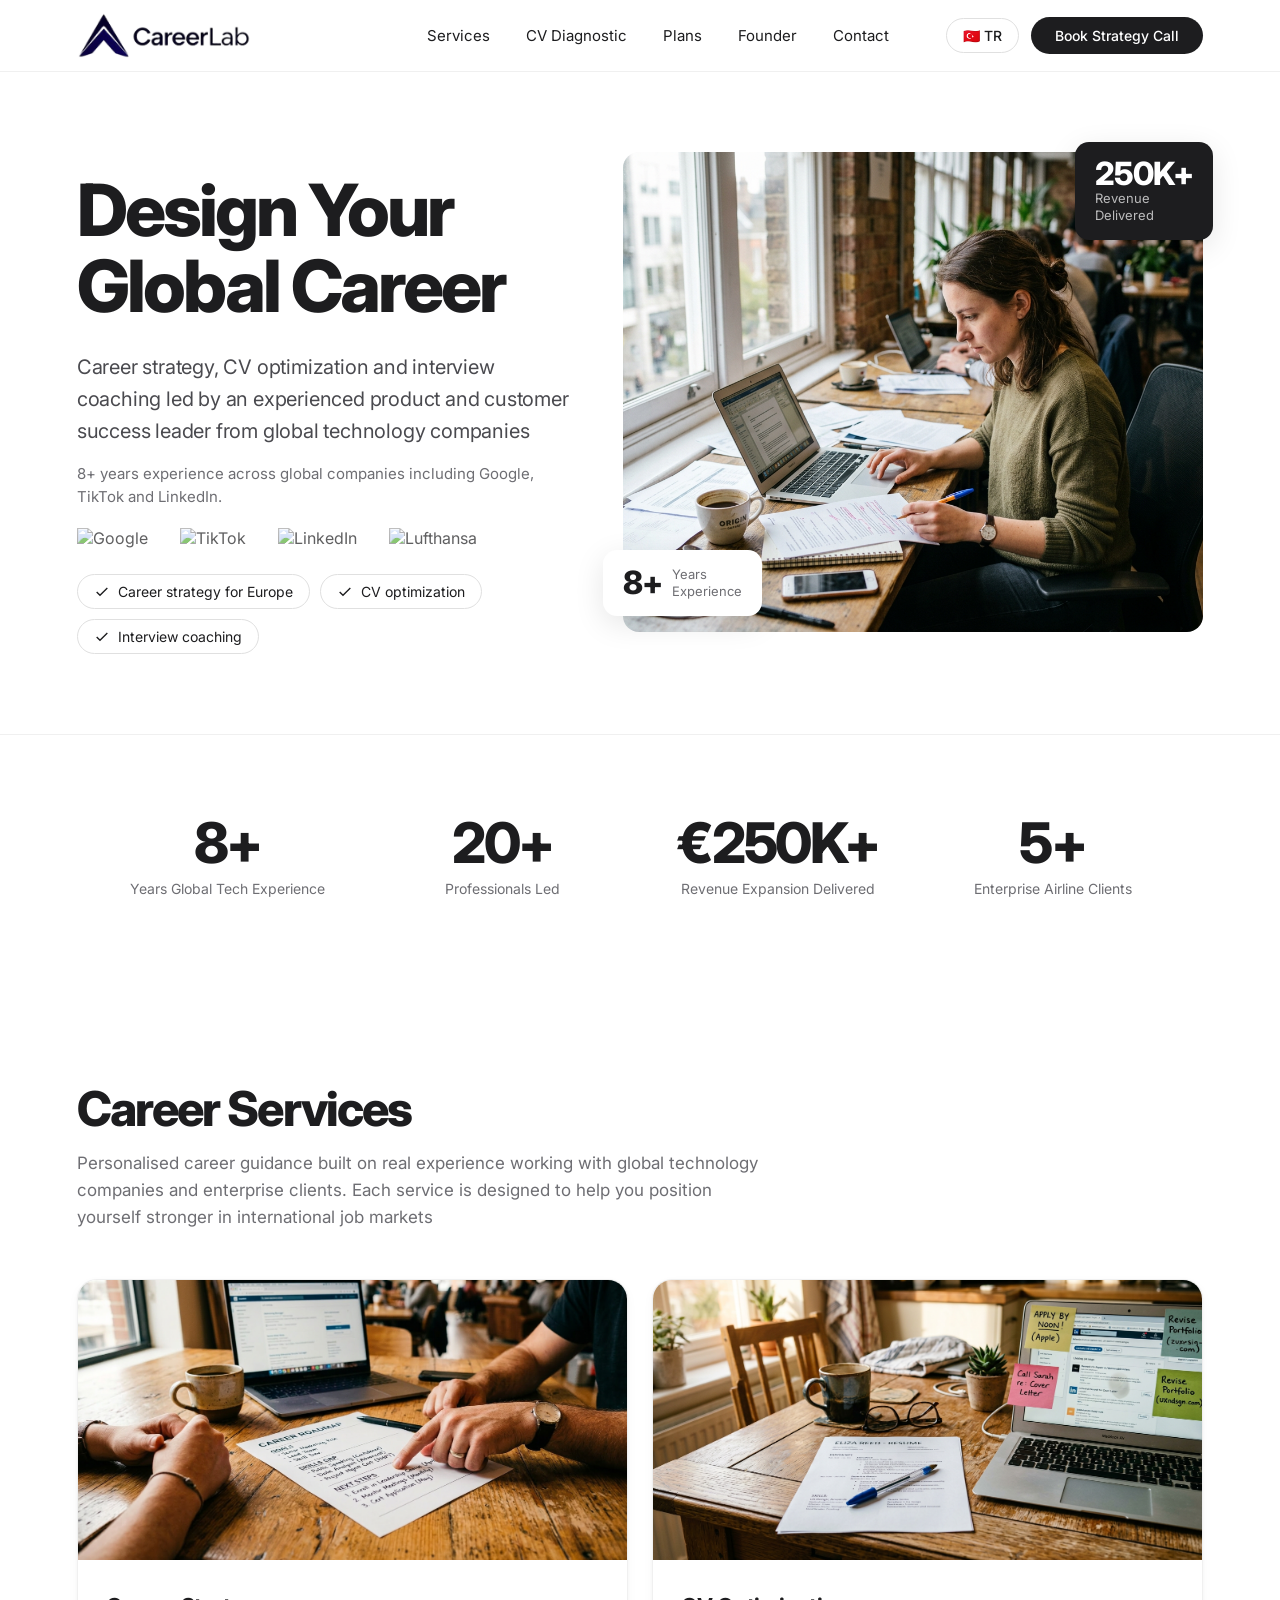
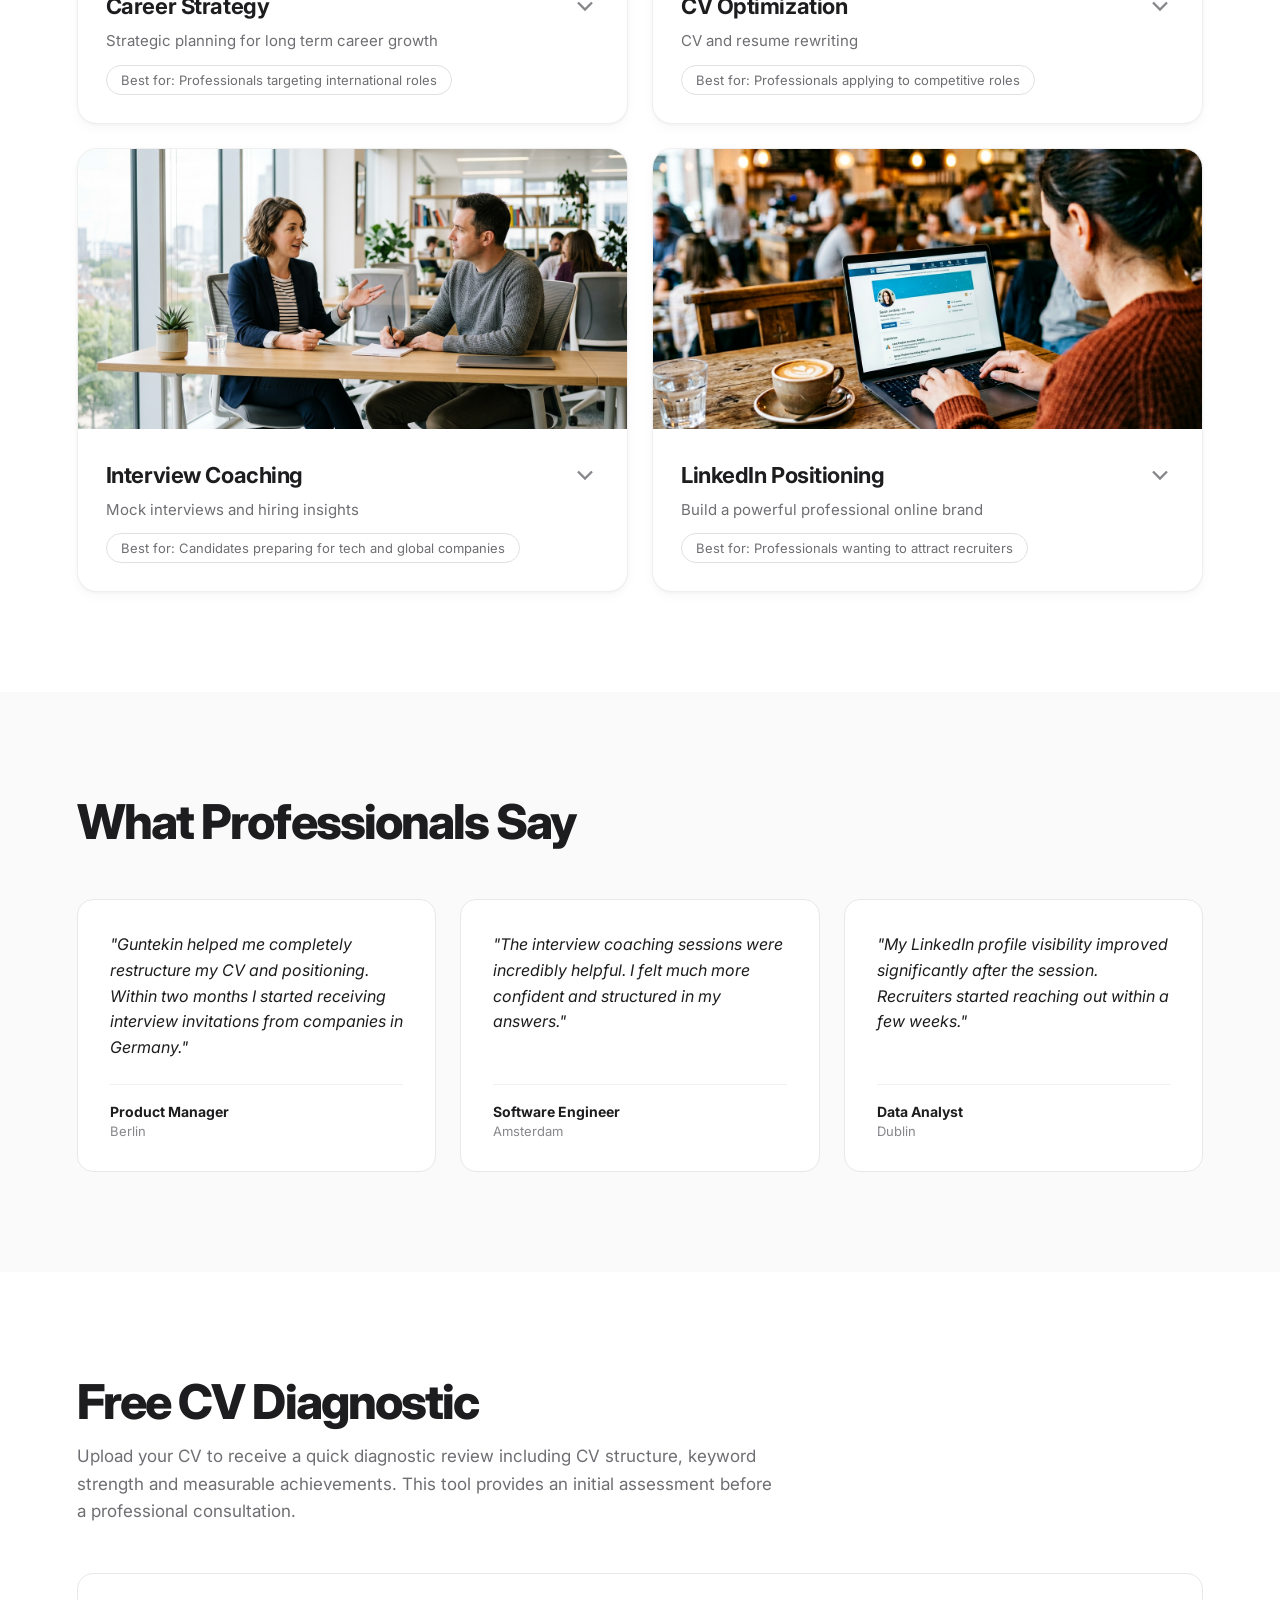
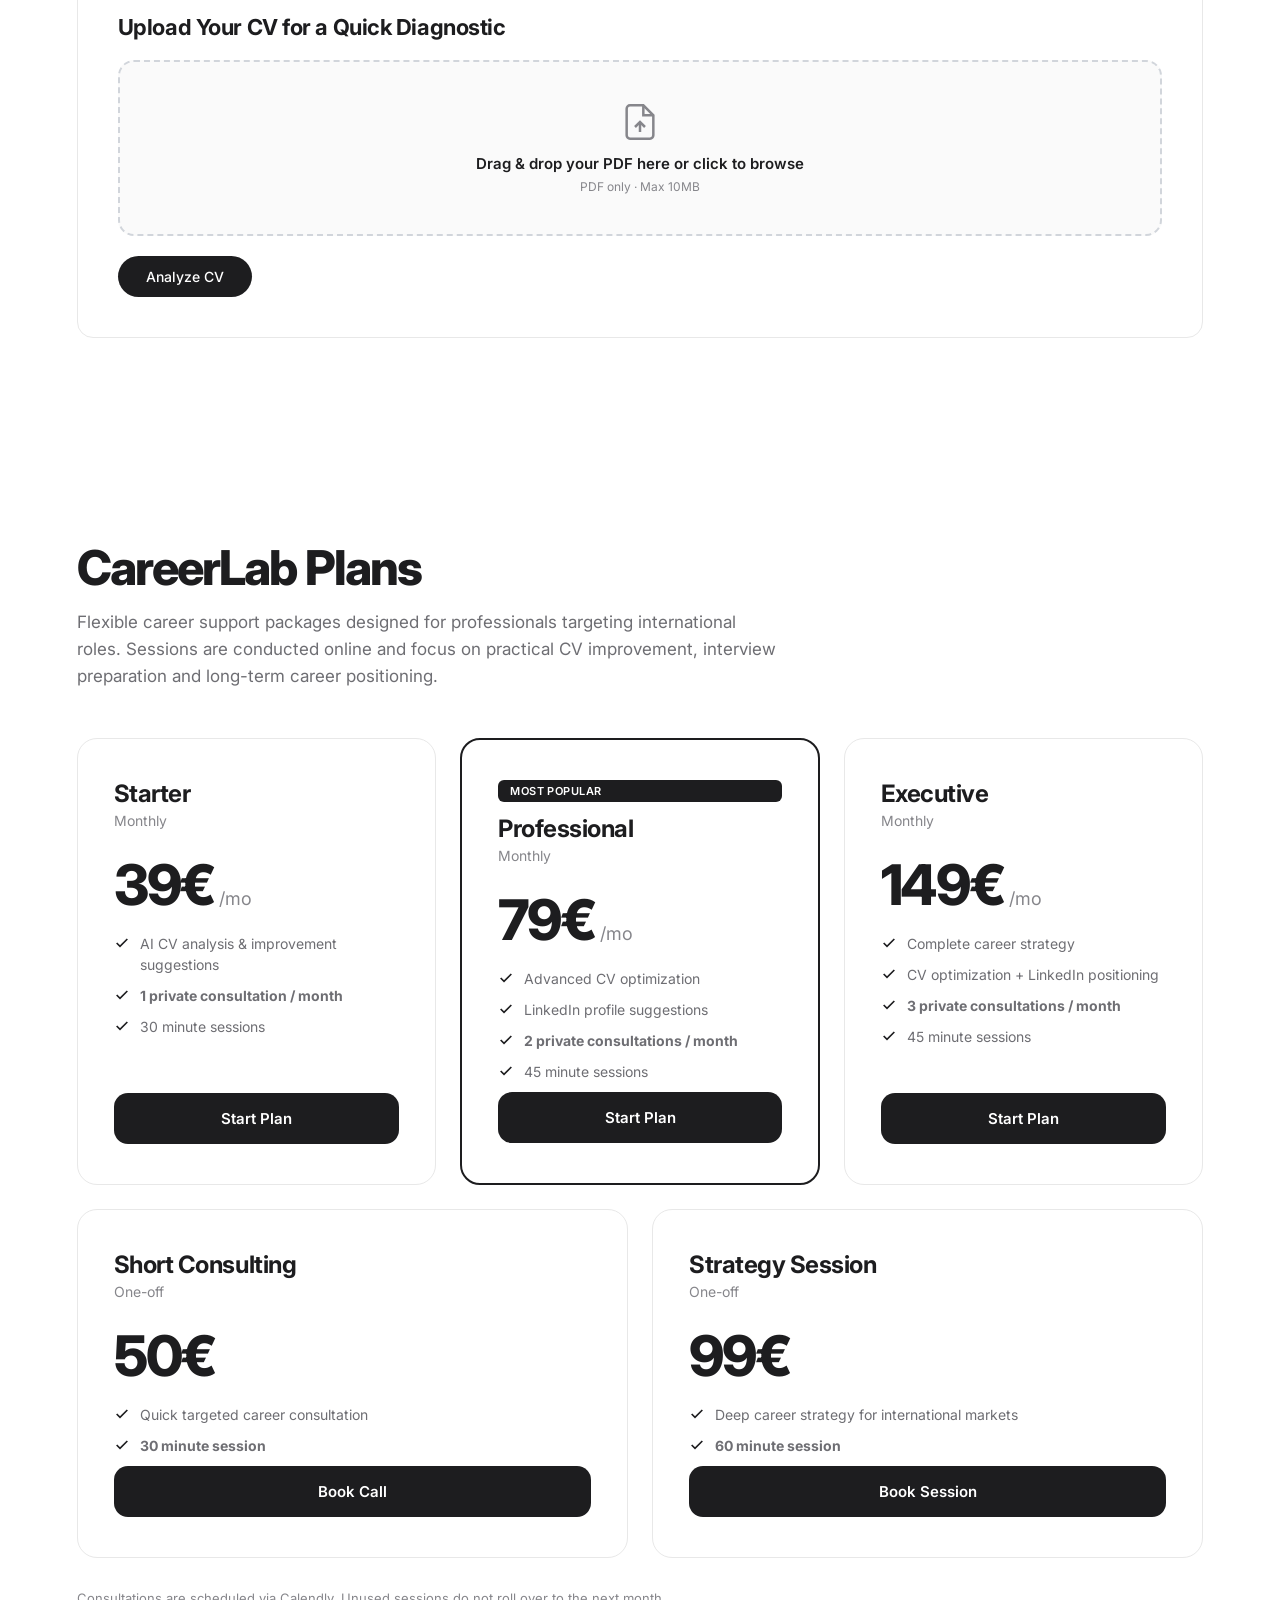
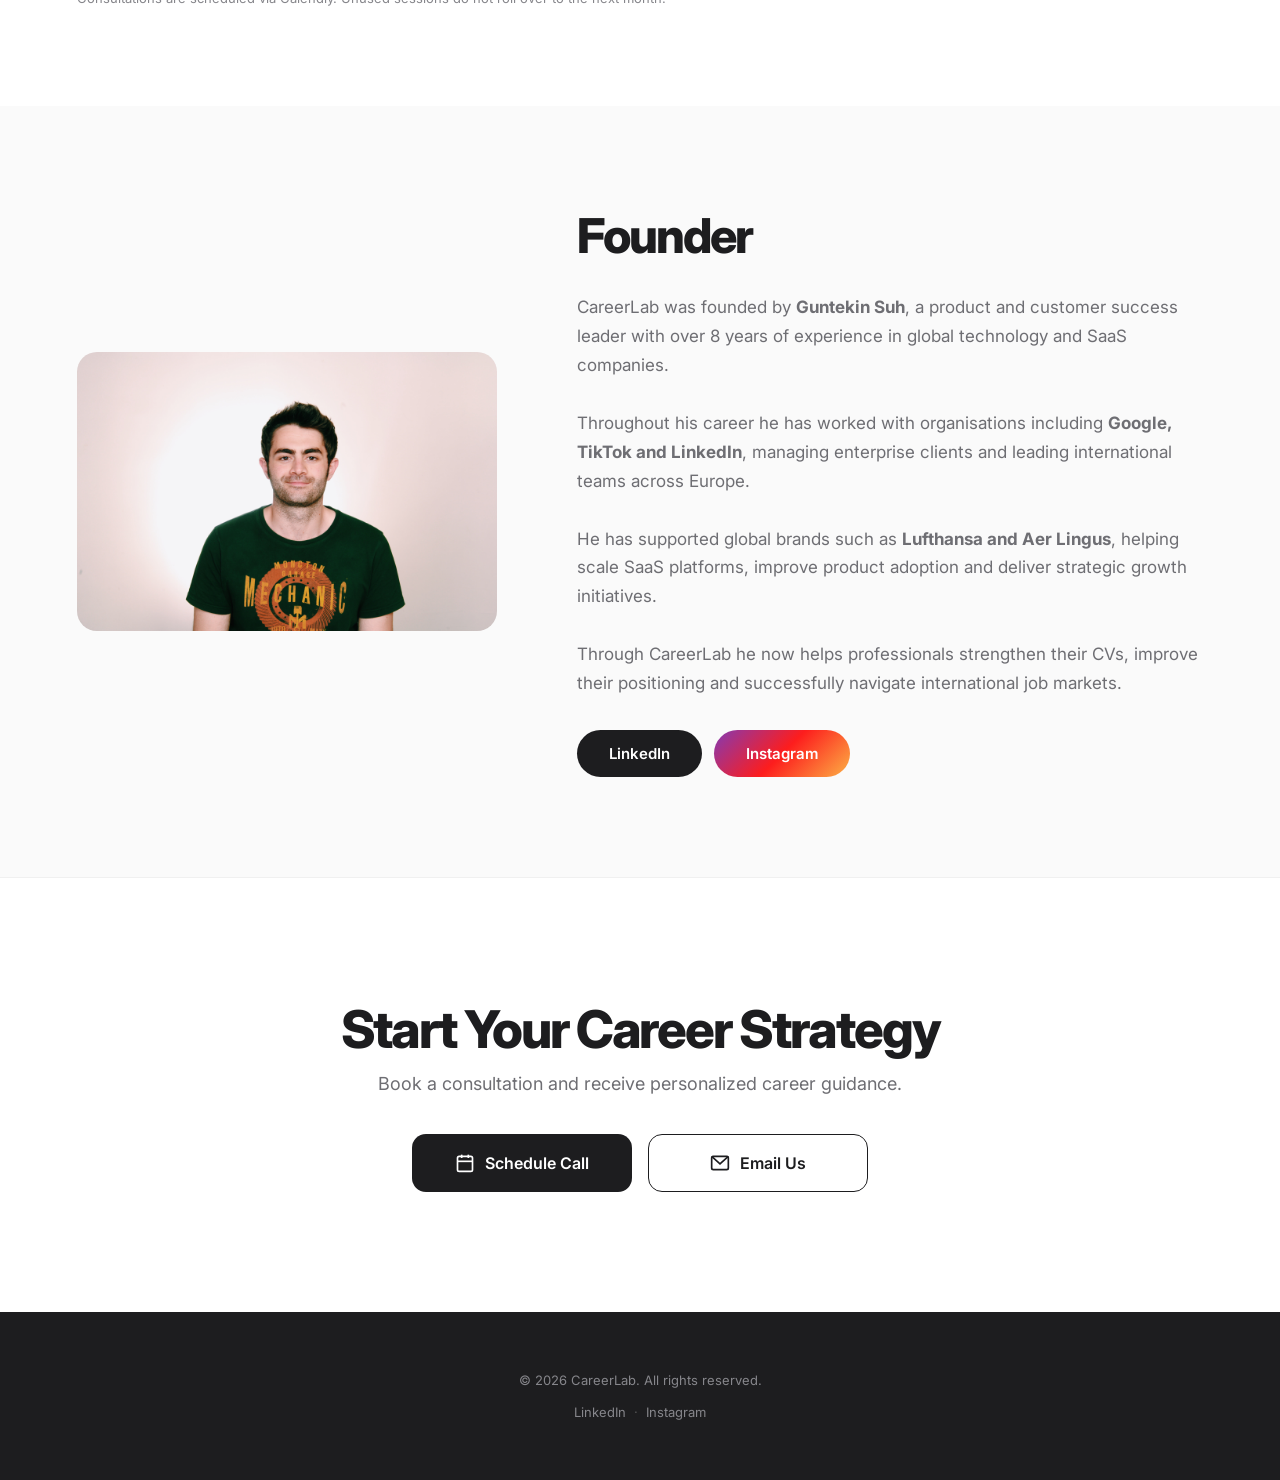
==== commit 9235d1e7: "Update print statement from 'Hello' to 'Goodbye'" ====
--- a/index.html
+++ b/index.html
@@ -1071,7 +1071,14 @@
 
 <h3 style="font-size:22px;font-weight:700;letter-spacing:-0.02em;" data-i18n="ai_upload_title">Upload Your CV for a Quick Diagnostic</h3>
 
-<input type="file" id="cvFile" accept="application/pdf">
+<div id="cvDropZone" style="border:2px dashed #d1d5db;border-radius:16px;padding:40px 20px;text-align:center;cursor:pointer;transition:all 0.3s;margin-top:20px;background:#fafafa;" ondragover="event.preventDefault();this.style.borderColor='#1d1d1f';this.style.background='#f0f0f0';" ondragleave="this.style.borderColor='#d1d5db';this.style.background='#fafafa';" ondrop="handleDrop(event);" onclick="document.getElementById('cvFile').click();">
+  <svg width="40" height="40" viewBox="0 0 24 24" fill="none" stroke="#86868b" stroke-width="1.5" style="margin:0 auto 12px;display:block;"><path d="M14 2H6a2 2 0 0 0-2 2v16a2 2 0 0 0 2 2h12a2 2 0 0 0 2-2V8z"/><polyline points="14 2 14 8 20 8"/><line x1="12" y1="18" x2="12" y2="12"/><polyline points="9 15 12 12 15 15"/></svg>
+  <p style="font-size:15px;font-weight:600;color:#1d1d1f;" data-i18n="ai_drop">Drag & drop your PDF here or click to browse</p>
+  <p style="font-size:12px;color:#86868b;margin-top:6px;" data-i18n="ai_formats">PDF only · Max 10MB</p>
+  <p id="selectedFileName" style="font-size:13px;color:#1d1d1f;font-weight:600;margin-top:10px;display:none;"></p>
+</div>
+
+<input type="file" id="cvFile" accept="application/pdf" style="display:none;" onchange="handleFileSelect(this)">
 
 <button onclick="analyzePDF()" data-i18n="ai_btn">Analyze CV</button>
 
@@ -1312,6 +1319,8 @@
     ai_title: "Ücretsiz CV İnceleme",
     ai_desc: "CV yapısı, anahtar kelime gücü ve ölçülebilir başarılar dahil hızlı bir teşhis incelemesi almak için CV'nizi yükleyin. Bu araç, profesyonel bir danışmanlık öncesi ilk değerlendirme sağlar.",
     ai_upload_title: "Hızlı Teşhis İçin CV'nizi Yükleyin",
+    ai_drop: "PDF'inizi sürükleyip bırakın veya tıklayarak seçin",
+    ai_formats: "Sadece PDF · Maks 10MB",
     ai_btn: "CV Analiz Et",
     plans_title: "CareerLab Planları",
     plans_desc: "Uluslararası rolleri hedefleyen profesyoneller için tasarlanmış esnek kariyer destek paketleri. Seanslar online olarak gerçekleştirilir ve pratik CV iyileştirme, mülakat hazırlığı ve uzun vadeli kariyer konumlandırmasına odaklanır.",
@@ -1413,131 +1422,382 @@
   card.classList.toggle("open");
 }
 
-/* PDF ANALYZER */
+/* ========== FILE UPLOAD HANDLERS ========== */
+
+function handleDrop(e){
+  e.preventDefault();
+  e.currentTarget.style.borderColor='#d1d5db';
+  e.currentTarget.style.background='#fafafa';
+  let file = e.dataTransfer.files[0];
+  if(file){
+    let dt = new DataTransfer();
+    dt.items.add(file);
+    document.getElementById('cvFile').files = dt.files;
+    handleFileSelect(document.getElementById('cvFile'));
+  }
+}
+
+function handleFileSelect(input){
+  let file = input.files[0];
+  let nameEl = document.getElementById('selectedFileName');
+  if(file){
+    nameEl.textContent = '📄 ' + file.name;
+    nameEl.style.display = 'block';
+  } else {
+    nameEl.style.display = 'none';
+  }
+}
+
+/* ========== PDF ANALYZER - Professional Edition ========== */
+
 async function analyzePDF(){
   let file = document.getElementById("cvFile").files[0];
   if(!file){
     alert(currentLang === "tr" ? "Lütfen bir PDF CV yükleyin" : "Please upload a PDF CV");
     return;
   }
+
+  /* === FILE VALIDATION === */
+  if(file.type !== "application/pdf" && !file.name.toLowerCase().endsWith('.pdf')){
+    showError(currentLang === "tr" 
+      ? "⚠️ Sadece PDF dosyaları kabul edilmektedir. Lütfen CV'nizi PDF formatında yükleyin." 
+      : "⚠️ Only PDF files are accepted. Please upload your CV in PDF format.");
+    return;
+  }
+  if(file.size > 10 * 1024 * 1024){
+    showError(currentLang === "tr" 
+      ? "⚠️ Dosya boyutu 10MB'dan büyük. Lütfen daha küçük bir dosya yükleyin." 
+      : "⚠️ File size exceeds 10MB. Please upload a smaller file.");
+    return;
+  }
+  if(file.size < 1000){
+    showError(currentLang === "tr" 
+      ? "⚠️ Bu dosya çok küçük ve geçerli bir CV içermiyor olabilir." 
+      : "⚠️ This file is too small and may not contain a valid CV.");
+    return;
+  }
+
   let resultDiv = document.getElementById("result");
   resultDiv.style.display = "block";
-  resultDiv.innerHTML = currentLang === "tr" 
-    ? "<p style='text-align:center;padding:40px;'>⏳ CV analiz ediliyor...</p>" 
-    : "<p style='text-align:center;padding:40px;'>⏳ Analyzing your CV...</p>";
+  resultDiv.innerHTML = `<div style="text-align:center;padding:50px 20px;">
+    <div style="width:40px;height:40px;border:3px solid #e5e7eb;border-top-color:#1d1d1f;border-radius:50%;animation:spin 0.8s linear infinite;margin:0 auto 16px;"></div>
+    <p style="font-weight:600;font-size:15px;">${currentLang === "tr" ? "CV analiz ediliyor..." : "Analyzing your CV..."}</p>
+    <p style="font-size:12px;color:#86868b;margin-top:6px;" id="analysisStep">${currentLang === "tr" ? "Belge okunuyor..." : "Reading document..."}</p>
+  </div>
+  <style>@keyframes spin{to{transform:rotate(360deg)}}</style>`;
+
   let reader = new FileReader();
+  reader.onerror = function(){
+    showError(currentLang === "tr" ? "⚠️ Dosya okunamadı. Lütfen tekrar deneyin." : "⚠️ Could not read the file. Please try again.");
+  };
   reader.onload = async function(){
-    let typedarray = new Uint8Array(this.result);
-    let pdf = await pdfjsLib.getDocument(typedarray).promise;
-    let text = "";
-    for(let i = 1; i <= pdf.numPages; i++){
-      let page = await pdf.getPage(i);
-      let content = await page.getTextContent();
-      content.items.forEach(item => { text += item.str + " "; });
+    try {
+      let typedarray = new Uint8Array(this.result);
+      let pdf;
+      try {
+        pdf = await pdfjsLib.getDocument(typedarray).promise;
+      } catch(e){
+        showError(currentLang === "tr" 
+          ? "⚠️ Bu dosya geçerli bir PDF değil. Resim veya bozuk bir dosya yüklemiş olabilirsiniz." 
+          : "⚠️ This is not a valid PDF. You may have uploaded an image or corrupted file.");
+        return;
+      }
+
+      updateStep(currentLang === "tr" ? "Metin çıkarılıyor..." : "Extracting text...");
+      let text = "";
+      let lineCount = 0;
+      for(let i = 1; i <= pdf.numPages; i++){
+        let page = await pdf.getPage(i);
+        let content = await page.getTextContent();
+        content.items.forEach(item => { 
+          text += item.str + " ";
+          if(item.str.trim()) lineCount++;
+        });
+      }
+
+      /* === CV VALIDITY CHECK === */
+      let words = text.split(/\s+/).filter(w => w.length > 0).length;
+      
+      if(words < 20){
+        showError(currentLang === "tr" 
+          ? "⚠️ Bu PDF'den metin çıkarılamadı. Taranmış bir görsel olabilir. Lütfen metin tabanlı bir PDF yükleyin." 
+          : "⚠️ Could not extract text from this PDF. It may be a scanned image. Please upload a text-based PDF.");
+        return;
+      }
+
+      updateStep(currentLang === "tr" ? "İçerik doğrulanıyor..." : "Validating content...");
+      let lower = text.toLowerCase();
+      let cvSignals = 0;
+      let cvIndicators = [
+        /\b(experience|deneyim|iş deneyimi)\b/i,
+        /\b(education|eğitim|üniversite|university)\b/i,
+        /\b(skills?|beceri|yetkinlik|competenc)\b/i,
+        /[\w.-]+@[\w.-]+\.\w{2,}/,
+        /(\+?\d[\d\s\-().]{7,})/,
+        /\b(summary|profile|profil|özet|objective)\b/i,
+        /\b(linkedin|github)\b/i,
+        /\b(20\d{2})\s*[-–]\s*(20\d{2}|present|current|halen|devam)/i,
+        /\b(bachelor|master|mba|phd|lisans|yüksek lisans|doktora)\b/i,
+        /\b(manager|engineer|developer|analyst|director|specialist|consultant|coordinator|müdür|mühendis|uzman)\b/i
+      ];
+      cvIndicators.forEach(regex => { if(regex.test(text)) cvSignals++; });
+
+      if(cvSignals < 3){
+        showError(currentLang === "tr" 
+          ? "⚠️ Bu belge bir CV/özgeçmiş gibi görünmüyor. Lütfen bir özgeçmiş yükleyin." 
+          : "⚠️ This document does not appear to be a CV/resume. Please upload a resume.");
+        return;
+      }
+
+      /* === DEEP ANALYSIS === */
+      updateStep(currentLang === "tr" ? "Detaylı analiz yapılıyor..." : "Running detailed analysis...");
+      await new Promise(r => setTimeout(r, 400));
+
+      let pages = pdf.numPages;
+      let hasEmail = /[\w.-]+@[\w.-]+\.\w{2,}/.test(text);
+      let hasPhone = /(\+?\d[\d\s\-().]{7,})/.test(text);
+      let hasLinkedIn = /linkedin\.com/i.test(text);
+      let hasGithub = /github\.com/i.test(text);
+      let hasPortfolio = /\b(portfolio|website|blog)\b/i.test(text) || /https?:\/\/[^\s]+/i.test(text);
+      let contactScore = (hasEmail?1:0) + (hasPhone?1:0) + (hasLinkedIn?1:0);
+
+      let sections = {
+        "Summary / Profile": /\b(summary|profile|objective|about me|personal statement|özet|profil|hakkımda)\b/i,
+        "Experience": /\b(experience|employment|work history|professional background|deneyim|iş deneyimi)\b/i,
+        "Education": /\b(education|academic|qualification|degree|university|eğitim|üniversite)\b/i,
+        "Skills": /\b(skills|competencies|technical skills|tools|technologies|beceri|yetkinlik)\b/i,
+        "Languages": /\b(languages|language proficiency|diller|yabancı dil)\b/i,
+        "Certifications": /\b(certifications?|certificates?|accreditations?|licenses?|sertifika)\b/i,
+        "Projects": /\b(projects|portfolio|key projects|projeler)\b/i,
+        "Awards": /\b(awards?|honors?|achievements?|recognition|ödüller?)\b/i
+      };
+      let foundSections = [];
+      let missingSections = [];
+      for(let [name, regex] of Object.entries(sections)){
+        if(regex.test(text)) foundSections.push(name);
+        else missingSections.push(name);
+      }
+
+      let actionVerbs = ["led","managed","developed","created","designed","implemented","launched","built","increased","reduced","improved","optimized","delivered","achieved","generated","drove","established","negotiated","coordinated","streamlined","spearheaded","transformed","accelerated","pioneered","orchestrated","executed","facilitated","mentored","scaled","resolved","analyzed","strategized","automated","consolidated","influenced","cultivated","revamped","elevated","supervised","directed","architected","initiated","secured","authored","published","presented","trained","migrated","integrated","configured","deployed","monitored","collaborated","contributed"];
+      let foundVerbs = actionVerbs.filter(v => new RegExp("\\b" + v + "\\b", "i").test(lower));
+
+      let percentages = (text.match(/\d+\s*%/g) || []).length;
+      let currencies = (text.match(/[\$€£₺]\s*[\d,.]+[KkMmBb]?|\d+[\d,.]*\s*(USD|EUR|GBP|TRY|TL)/g) || []).length;
+      let growthMetrics = (text.match(/\b\d+[xX]\b|\b\d+\s*times\b/g) || []).length;
+      let numberMetrics = (text.match(/\b\d{1,3}(?:,\d{3})+\b/g) || []).length;
+      let totalMetrics = percentages + currencies + growthMetrics + numberMetrics;
+
+      let buzzwords = ["team player","hard worker","passionate","dynamic","self-starter","think outside the box","go-getter","detail-oriented","results-driven","synergy","guru","ninja","rockstar","responsible for","duties included","tasked with"];
+      let foundBuzzwords = buzzwords.filter(b => lower.includes(b));
+      let firstPerson = (lower.match(/\b(i |my |me |myself|i'm|i've)\b/g) || []).length;
+      let hasFirstPerson = firstPerson > 3;
+
+      let hasSpecialChars = (text.match(/[★☆●◆■□▪▫►▸◉⬥⬧⬛]/g) || []).length;
+      let hasCleanFormatting = hasSpecialChars < 5;
+
+      let dateRanges = text.match(/\b(20\d{2}|19\d{2})\s*[-–]\s*(20\d{2}|19\d{2}|present|current|ongoing|halen|devam|günümüz)/gi) || [];
+      let hasChronology = dateRanges.length >= 2;
+
+      let emailMatch = text.match(/[\w.-]+@[\w.-]+\.\w{2,}/);
+      let isProfessionalEmail = emailMatch ? !/\d{4,}/.test(emailMatch[0]) && !/^(sexy|cool|baby|hot|cute)/i.test(emailMatch[0]) : false;
+
+      /* === SCORING === */
+      let categoryScores = {};
+
+      let contactPts = 0;
+      contactPts += hasEmail ? 5 : 0;
+      contactPts += hasPhone ? 4 : 0;
+      contactPts += hasLinkedIn ? 4 : 0;
+      contactPts += (hasGithub || hasPortfolio) ? 2 : 0;
+      categoryScores.contact = Math.min(15, contactPts);
+
+      let structPts = (foundSections.length / 6) * 20;
+      categoryScores.structure = Math.min(20, Math.round(structPts));
+
+      let impactPts = Math.min(10, foundVerbs.length * 1.5) + Math.min(10, totalMetrics * 2.5);
+      categoryScores.impact = Math.min(20, Math.round(impactPts));
+
+      let atsPts = 15;
+      if(hasSpecialChars > 10) atsPts -= 5;
+      if(pages > 3) atsPts -= 3;
+      if(!hasCleanFormatting) atsPts -= 3;
+      if(foundBuzzwords.length > 3) atsPts -= 4;
+      categoryScores.ats = Math.max(0, atsPts);
+
+      let lengthPts = 0;
+      if(words >= 300 && words <= 900 && pages <= 2) lengthPts = 15;
+      else if(words >= 200 && words <= 1200 && pages <= 3) lengthPts = 10;
+      else if(words >= 100) lengthPts = 5;
+      categoryScores.length = lengthPts;
+
+      let profPts = 15;
+      if(foundBuzzwords.length > 0) profPts -= Math.min(5, foundBuzzwords.length * 1.5);
+      if(hasFirstPerson) profPts -= 4;
+      if(!isProfessionalEmail && hasEmail) profPts -= 2;
+      categoryScores.professionalism = Math.max(0, Math.round(profPts));
+
+      let score = Object.values(categoryScores).reduce((a,b) => a+b, 0);
+      score = Math.max(0, Math.min(100, Math.round(score)));
+
+      let rating, ratingColor, ratingIcon;
+      if(score >= 80){ rating = currentLang==="tr"?"Güçlü":"Strong"; ratingColor="#22c55e"; ratingIcon="🏆"; }
+      else if(score >= 60){ rating = currentLang==="tr"?"Orta":"Average"; ratingColor="#f59e0b"; ratingIcon="📊"; }
+      else { rating = currentLang==="tr"?"İyileştirme Gerekli":"Needs Improvement"; ratingColor="#ef4444"; ratingIcon="🔧"; }
+
+      /* === INSIGHTS === */
+      let strengths = [];
+      let improvements = [];
+      let tips = [];
+
+      if(contactScore === 3) strengths.push(currentLang==="tr"?"İletişim bilgileri eksiksiz (e-posta, telefon, LinkedIn)":"Complete contact info (email, phone, LinkedIn)");
+      else {
+        if(!hasEmail) improvements.push(currentLang==="tr"?"📧 Profesyonel e-posta adresi ekleyin":"📧 Add a professional email address");
+        if(!hasLinkedIn) improvements.push(currentLang==="tr"?"🔗 LinkedIn profil linki ekleyin":"🔗 Add your LinkedIn profile link");
+        if(!hasPhone) tips.push(currentLang==="tr"?"📱 Telefon numarası eklemeyi düşünün":"📱 Consider adding a phone number");
+      }
+
+      if(foundVerbs.length >= 10) strengths.push(currentLang==="tr"?`Güçlü eylem fiilleri (${foundVerbs.length} tespit edildi: ${foundVerbs.slice(0,5).join(", ")}...)`:`Strong action verbs (${foundVerbs.length} found: ${foundVerbs.slice(0,5).join(", ")}...)`);
+      else if(foundVerbs.length >= 5) strengths.push(currentLang==="tr"?`İyi eylem fiili kullanımı (${foundVerbs.length})`:`Good action verb usage (${foundVerbs.length})`);
+      else improvements.push(currentLang==="tr"?`💪 Daha güçlü eylem fiilleri kullanın (örn: led, implemented, achieved)`:`💪 Use stronger action verbs (e.g., led, implemented, achieved)`);
+
+      if(totalMetrics >= 5) strengths.push(currentLang==="tr"?`Ölçülebilir başarılar iyi (${totalMetrics} metrik)`:`Good quantified achievements (${totalMetrics} metrics)`);
+      else if(totalMetrics >= 2) tips.push(currentLang==="tr"?`📈 Daha fazla sayısal başarı ekleyin (şu an ${totalMetrics})`:`📈 Add more quantified results (currently ${totalMetrics})`);
+      else improvements.push(currentLang==="tr"?"📊 Ölçülebilir başarılar ekleyin (%, $, büyüme oranları)":"📊 Add quantified achievements (%, $, growth rates)");
+
+      if(foundSections.length >= 5) strengths.push(currentLang==="tr"?"Kapsamlı bölüm yapısı":"Comprehensive section structure");
+      if(hasChronology) strengths.push(currentLang==="tr"?"Kronolojik iş geçmişi mevcut":"Chronological work history present");
+
+      if(pages <= 2 && words >= 300) strengths.push(currentLang==="tr"?`Uygun uzunluk (${words} kelime, ${pages} sayfa)`:`Appropriate length (${words} words, ${pages} pages)`);
+      else if(pages > 2) improvements.push(currentLang==="tr"?`📄 CV'nizi 1-2 sayfaya sığdırın (şu an ${pages} sayfa)`:`📄 Keep your CV to 1-2 pages (currently ${pages} pages)`);
+      else if(words < 250) improvements.push(currentLang==="tr"?"📝 CV çok kısa, daha fazla detay ekleyin":"📝 CV seems too short, add more detail");
+
+      if(foundBuzzwords.length === 0) strengths.push(currentLang==="tr"?"Klişe ifade tespit edilmedi":"No cliché phrases detected");
+      else improvements.push(currentLang==="tr"?`🚫 Klişe ifadelerden kaçının: "${foundBuzzwords.slice(0,3).join('", "')}"` : `🚫 Avoid clichés: "${foundBuzzwords.slice(0,3).join('", "')}" `);
+      if(hasFirstPerson) improvements.push(currentLang==="tr"?"👤 Birinci şahıs kullanımını azaltın (\"I\", \"my\")":"👤 Reduce first-person pronouns (\"I\", \"my\")");
+
+      if(hasSpecialChars > 5) tips.push(currentLang==="tr"?"🤖 Özel karakterleri azaltın (★, ●, ◆) — ATS sistemleri bunları okuyamayabilir":"🤖 Reduce special characters (★, ●, ◆) — ATS systems may not read them");
+      if(!hasCleanFormatting) tips.push(currentLang==="tr"?"📋 Daha temiz formatlama kullanın — basit bullet point'ler tercih edin":"📋 Use cleaner formatting — prefer simple bullet points");
+
+      let criticalMissing = missingSections.filter(s => ["Summary / Profile","Experience","Education","Skills"].includes(s));
+      if(criticalMissing.length > 0) {
+        improvements.push(currentLang==="tr"
+          ?`📋 Eksik kritik bölümler: ${criticalMissing.join(", ")}`
+          :`📋 Missing critical sections: ${criticalMissing.join(", ")}`);
+      }
+
+      /* === RENDER REPORT === */
+      updateStep(currentLang === "tr" ? "Rapor oluşturuluyor..." : "Generating report...");
+      await new Promise(r => setTimeout(r, 300));
+
+      let gaugeAngle = (score / 100) * 180;
+      let gaugeRadians = (gaugeAngle - 90) * Math.PI / 180;
+      let gaugeX = 100 + 70 * Math.cos(gaugeRadians);
+      let gaugeY = 100 + 70 * Math.sin(gaugeRadians);
+      let largeArc = gaugeAngle > 90 ? 1 : 0;
+      let gauge = `<svg viewBox="0 0 200 120" style="width:180px;margin:0 auto;display:block;">
+        <path d="M 30 100 A 70 70 0 0 1 170 100" fill="none" stroke="#e5e7eb" stroke-width="14" stroke-linecap="round"/>
+        <path d="M 30 100 A 70 70 0 ${largeArc} 1 ${gaugeX.toFixed(1)} ${gaugeY.toFixed(1)}" fill="none" stroke="${ratingColor}" stroke-width="14" stroke-linecap="round" style="transition:all 1s ease;"/>
+        <text x="100" y="85" text-anchor="middle" font-size="32" font-weight="800" fill="#1d1d1f">${score}</text>
+        <text x="100" y="112" text-anchor="middle" font-size="12" fill="${ratingColor}" font-weight="700">${ratingIcon} ${rating}</text>
+      </svg>`;
+
+      function catBar(label, val, max, color){
+        let pct = Math.round((val/max)*100);
+        return `<div style="margin-bottom:10px;">
+          <div style="display:flex;justify-content:space-between;font-size:12px;margin-bottom:4px;">
+            <span style="font-weight:600;">${label}</span>
+            <span style="color:#86868b;">${val}/${max}</span>
+          </div>
+          <div style="height:6px;background:#e5e7eb;border-radius:3px;overflow:hidden;">
+            <div style="height:100%;width:${pct}%;background:${color};border-radius:3px;transition:width 0.8s ease;"></div>
+          </div>
+        </div>`;
+      }
+
+      let categoryLabels = currentLang === "tr" 
+        ? {contact:"İletişim Bilgileri",structure:"Bölüm Yapısı",impact:"Etki Dili",ats:"ATS Uyumluluğu",length:"Uzunluk & Format",professionalism:"Profesyonellik"}
+        : {contact:"Contact Info",structure:"Structure",impact:"Impact Language",ats:"ATS Compatibility",length:"Length & Format",professionalism:"Professionalism"};
+
+      let barsHTML = catBar(categoryLabels.contact, categoryScores.contact, 15, "#3b82f6")
+        + catBar(categoryLabels.structure, categoryScores.structure, 20, "#8b5cf6")
+        + catBar(categoryLabels.impact, categoryScores.impact, 20, "#06b6d4")
+        + catBar(categoryLabels.ats, categoryScores.ats, 15, "#f59e0b")
+        + catBar(categoryLabels.length, categoryScores.length, 15, "#22c55e")
+        + catBar(categoryLabels.professionalism, categoryScores.professionalism, 15, "#ec4899");
+
+      let strengthsHTML = strengths.length > 0 ? strengths.map(s => `<li style="margin-bottom:8px;display:flex;align-items:flex-start;gap:8px;"><span style="color:#22c55e;flex-shrink:0;">✅</span><span>${s}</span></li>`).join("") : "";
+      let improvementsHTML = improvements.length > 0 ? improvements.map(s => `<li style="margin-bottom:8px;display:flex;align-items:flex-start;gap:8px;"><span style="flex-shrink:0;">⚠️</span><span>${s}</span></li>`).join("") : "";
+      let tipsHTML = tips.length > 0 ? `<div style="margin-top:18px;padding:14px 18px;background:#eff6ff;border-radius:12px;border-left:4px solid #3b82f6;">
+        <strong style="font-size:14px;">💡 ${currentLang==="tr"?"Profesyonel İpuçları":"Pro Tips"}</strong>
+        <ul style="margin-top:10px;padding:0;list-style:none;font-size:13px;color:#374151;">${tips.map(t => `<li style="margin-bottom:6px;">• ${t}</li>`).join("")}</ul>
+      </div>` : "";
+
+      let result = `
+        <div style="text-align:center;margin-bottom:24px;">
+          <h3 style="font-size:20px;font-weight:800;margin-bottom:16px;">${currentLang==="tr"?"CV Teşhis Raporu":"CV Diagnostic Report"}</h3>
+          ${gauge}
+        </div>
+
+        <div style="display:grid;grid-template-columns:1fr 1fr 1fr 1fr;gap:8px;margin-bottom:24px;text-align:center;">
+          <div style="background:#f0f9ff;padding:12px 8px;border-radius:12px;"><div style="font-size:22px;font-weight:800;">${words}</div><div style="font-size:10px;color:#6e6e73;font-weight:600;">${currentLang==="tr"?"Kelime":"Words"}</div></div>
+          <div style="background:#f0fdf4;padding:12px 8px;border-radius:12px;"><div style="font-size:22px;font-weight:800;">${totalMetrics}</div><div style="font-size:10px;color:#6e6e73;font-weight:600;">${currentLang==="tr"?"Metrik":"Metrics"}</div></div>
+          <div style="background:#fdf4ff;padding:12px 8px;border-radius:12px;"><div style="font-size:22px;font-weight:800;">${foundVerbs.length}</div><div style="font-size:10px;color:#6e6e73;font-weight:600;">${currentLang==="tr"?"Eylem Fiili":"Verbs"}</div></div>
+          <div style="background:#fefce8;padding:12px 8px;border-radius:12px;"><div style="font-size:22px;font-weight:800;">${foundSections.length}/${Object.keys(sections).length}</div><div style="font-size:10px;color:#6e6e73;font-weight:600;">${currentLang==="tr"?"Bölüm":"Sections"}</div></div>
+        </div>
+
+        <div style="padding:18px;background:#f9fafb;border-radius:14px;margin-bottom:20px;">
+          <h4 style="font-size:14px;font-weight:700;margin-bottom:14px;">${currentLang==="tr"?"Kategori Puanları":"Category Scores"}</h4>
+          ${barsHTML}
+        </div>
+
+        ${strengths.length > 0 ? `<div style="margin-bottom:18px;">
+          <h4 style="font-size:14px;font-weight:700;color:#22c55e;margin-bottom:10px;">${currentLang==="tr"?"Güçlü Yönler":"Strengths"}</h4>
+          <ul style="padding:0;list-style:none;font-size:13px;line-height:1.6;">${strengthsHTML}</ul>
+        </div>` : ""}
+
+        ${improvements.length > 0 ? `<div style="margin-bottom:18px;">
+          <h4 style="font-size:14px;font-weight:700;color:#f59e0b;margin-bottom:10px;">${currentLang==="tr"?"Geliştirme Alanları":"Areas for Improvement"}</h4>
+          <ul style="padding:0;list-style:none;font-size:13px;line-height:1.6;">${improvementsHTML}</ul>
+        </div>` : ""}
+
+        ${tipsHTML}
+
+        <div style="margin-top:24px;padding:18px 20px;background:linear-gradient(135deg,#f8fafc,#f0f4ff);border-radius:14px;border:1px solid #e2e8f0;">
+          <strong style="font-size:15px;">📋 ${currentLang==="tr"?"Sonraki Adım":"Next Step"}</strong>
+          <p style="margin-top:8px;font-size:13px;color:#6e6e73;line-height:1.6;">${currentLang==="tr"
+            ?"Bu otomatik analiz genel bir değerlendirme sağlar. ATS optimizasyonu, uluslararası iş pazarı stratejisi ve kişiselleştirilmiş geri bildirim için profesyonel bir seans ayarlayın."
+            :"This automated analysis provides a general assessment. For ATS optimization, international job market strategy and personalized feedback, schedule a professional session."}</p>
+          <div style="text-align:center;margin-top:14px;">
+            <a class="price-btn" href="https://calendly.com/guntekin-suh/30min" style="display:inline-block;padding:12px 28px;">${currentLang==="tr"?"Profesyonel CV İncelemesi":"Book Professional CV Review"}</a>
+          </div>
+        </div>
+      `;
+      resultDiv.innerHTML = result;
+
+    } catch(e){
+      console.error("CV analysis error:", e);
+      showError(currentLang==="tr"?"⚠️ Analiz sırasında bir hata oluştu. Lütfen tekrar deneyin.":"⚠️ An error occurred during analysis. Please try again.");
     }
-    let lower = text.toLowerCase();
-    let words = text.split(/\s+/).filter(w => w.length > 0).length;
-    let pages = pdf.numPages;
-    let hasEmail = /[\w.-]+@[\w.-]+\.\w{2,}/.test(text);
-    let hasPhone = /(\+?\d[\d\s\-().]{7,})/.test(text);
-    let hasLinkedIn = /linkedin\.com/i.test(text);
-    let contactScore = (hasEmail ? 1 : 0) + (hasPhone ? 1 : 0) + (hasLinkedIn ? 1 : 0);
-    let sections = {
-      "Summary / Profile": /\b(summary|profile|objective|about me|personal statement)\b/i,
-      "Experience": /\b(experience|employment|work history|professional background)\b/i,
-      "Education": /\b(education|academic|qualification|degree|university)\b/i,
-      "Skills": /\b(skills|competencies|technical skills|tools|technologies)\b/i,
-      "Languages": /\b(languages|language proficiency)\b/i,
-      "Certifications": /\b(certifications?|certificates?|accreditations?|licenses?)\b/i,
-      "Projects": /\b(projects|portfolio|key projects)\b/i,
-      "Awards": /\b(awards?|honors?|achievements?|recognition)\b/i
-    };
-    let foundSections = [];
-    let missingSections = [];
-    for(let [name, regex] of Object.entries(sections)){
-      if(regex.test(text)) foundSections.push(name);
-      else missingSections.push(name);
-    }
-    let actionVerbs = ["led","managed","developed","created","designed","implemented","launched","built","increased","reduced","improved","optimized","delivered","achieved","generated","drove","established","negotiated","coordinated","streamlined","spearheaded","transformed","accelerated","pioneered","orchestrated","executed","facilitated","mentored","scaled","resolved","analyzed","strategized","automated","consolidated","influenced","cultivated","revamped","elevated","supervised","directed"];
-    let foundVerbs = actionVerbs.filter(v => new RegExp("\\b" + v + "\\b", "i").test(lower));
-    let percentages = (text.match(/\d+\s*%/g) || []).length;
-    let currencies = (text.match(/[\$€£₺]\s*[\d,.]+[KkMmBb]?|\d+[\d,.]*\s*(USD|EUR|GBP|TRY|TL)/g) || []).length;
-    let growthMetrics = (text.match(/\b\d+[xX]\b|\b\d+\s*times\b/g) || []).length;
-    let totalMetrics = percentages + currencies + growthMetrics;
-    let buzzwords = ["team player","hard worker","passionate","dynamic","self-starter","think outside the box","go-getter","detail-oriented","results-driven","synergy","guru","ninja","rockstar","responsible for"];
-    let foundBuzzwords = buzzwords.filter(b => lower.includes(b));
-    let firstPerson = (lower.match(/\b(i |my |me |myself)\b/g) || []).length;
-    let hasFirstPerson = firstPerson > 3;
-    let score = 0;
-    score += Math.min(10, contactScore * 3.33);
-    score += Math.min(20, (foundSections.length / 6) * 20);
-    score += Math.min(20, foundVerbs.length * 2);
-    score += Math.min(20, totalMetrics * 4);
-    if(words >= 300 && words <= 900) score += 15;
-    else if(words >= 200 && words <= 1200) score += 10;
-    else if(words >= 100) score += 5;
-    if(pages >= 1 && pages <= 2) score += 5;
-    else if(pages === 3) score += 2;
-    if(foundBuzzwords.length > 2) score -= foundBuzzwords.length * 2;
-    if(hasFirstPerson) score -= 5;
-    score = Math.max(0, Math.min(100, Math.round(score)));
-    let rating, ratingColor;
-    if(score >= 80){ rating = currentLang === "tr" ? "Güçlü" : "Strong"; ratingColor = "#22c55e"; }
-    else if(score >= 60){ rating = currentLang === "tr" ? "Orta" : "Average"; ratingColor = "#f59e0b"; }
-    else { rating = currentLang === "tr" ? "İyileştirme Gerekli" : "Needs Improvement"; ratingColor = "#ef4444"; }
-    let strengths = [];
-    let improvements = [];
-    if(contactScore === 3) strengths.push(currentLang === "tr" ? "İletişim bilgileri eksiksiz" : "Complete contact information");
-    if(foundVerbs.length >= 8) strengths.push(currentLang === "tr" ? "Güçlü eylem fiilleri (" + foundVerbs.length + ")" : "Strong action verbs (" + foundVerbs.length + " found)");
-    if(totalMetrics >= 5) strengths.push(currentLang === "tr" ? "İyi ölçülebilir başarılar (" + totalMetrics + ")" : "Good quantified achievements (" + totalMetrics + ")");
-    if(foundSections.length >= 5) strengths.push(currentLang === "tr" ? "Kapsamlı bölüm yapısı" : "Comprehensive section structure");
-    if(pages <= 2 && words >= 300) strengths.push(currentLang === "tr" ? "Uygun uzunluk" : "Appropriate length");
-    if(foundBuzzwords.length === 0) strengths.push(currentLang === "tr" ? "Klişe yok" : "No clichés detected");
-    if(!hasEmail) improvements.push(currentLang === "tr" ? "E-posta eksik" : "Email missing");
-    if(!hasLinkedIn) improvements.push(currentLang === "tr" ? "LinkedIn linki ekleyin" : "Add LinkedIn link");
-    if(foundVerbs.length < 5) improvements.push(currentLang === "tr" ? "Daha güçlü eylem fiilleri kullanın" : "Use stronger action verbs");
-    if(totalMetrics < 3) improvements.push(currentLang === "tr" ? "Daha fazla ölçülebilir başarı ekleyin" : "Add more quantified achievements");
-    if(foundBuzzwords.length > 0) improvements.push(currentLang === "tr" ? "Klişelerden kaçının: " + foundBuzzwords.join(", ") : "Avoid clichés: " + foundBuzzwords.join(", "));
-    if(hasFirstPerson) improvements.push(currentLang === "tr" ? "Birinci şahıs azaltın" : "Reduce first-person pronouns");
-    if(pages > 2) improvements.push(currentLang === "tr" ? "1-2 sayfaya sığdırın" : "Keep to 1-2 pages");
-    if(words < 250) improvements.push(currentLang === "tr" ? "CV çok kısa" : "CV seems too short");
-    let criticalMissing = missingSections.filter(s => ["Summary / Profile","Experience","Education","Skills"].includes(s));
-    let gaugeAngle = (score / 100) * 180;
-    let gaugeRadians = (gaugeAngle - 90) * Math.PI / 180;
-    let gaugeX = 100 + 70 * Math.cos(gaugeRadians);
-    let gaugeY = 100 + 70 * Math.sin(gaugeRadians);
-    let largeArc = gaugeAngle > 90 ? 1 : 0;
-    let gauge = `<svg viewBox="0 0 200 120" style="width:200px;margin:0 auto;display:block;">
-      <path d="M 30 100 A 70 70 0 0 1 170 100" fill="none" stroke="#e5e7eb" stroke-width="12" stroke-linecap="round"/>
-      <path d="M 30 100 A 70 70 0 ${largeArc} 1 ${gaugeX.toFixed(1)} ${gaugeY.toFixed(1)}" fill="none" stroke="${ratingColor}" stroke-width="12" stroke-linecap="round"/>
-      <text x="100" y="90" text-anchor="middle" font-size="28" font-weight="700" fill="#1d1d1f">${score}</text>
-      <text x="100" y="110" text-anchor="middle" font-size="11" fill="${ratingColor}" font-weight="600">${rating}</text>
-    </svg>`;
-    let strengthsHTML = strengths.length > 0 ? strengths.map(s => `<li style="margin-bottom:6px;">✅ ${s}</li>`).join("") : `<li>Professional review recommended</li>`;
-    let improvementsHTML = improvements.length > 0 ? improvements.map(s => `<li style="margin-bottom:6px;">⚠️ ${s}</li>`).join("") : `<li>No major issues</li>`;
-    let missingHTML = criticalMissing.length > 0 ? `<div style="margin-top:20px;padding:14px 18px;background:#fef3c7;border-radius:10px;border-left:4px solid #f59e0b;"><strong>⚠️ ${currentLang === "tr" ? "Eksik Bölümler" : "Missing Sections"}</strong><ul style="margin-top:8px;padding-left:18px;">${criticalMissing.map(s => `<li>${s}</li>`).join("")}</ul></div>` : "";
-    let result = `
-      <div style="text-align:center;margin-bottom:20px;">
-        <h3 style="font-size:20px;margin-bottom:16px;">${currentLang === "tr" ? "CV Teşhis Raporu" : "CV Diagnostic Report"}</h3>
-        ${gauge}
-      </div>
-      <div style="display:grid;grid-template-columns:1fr 1fr 1fr;gap:10px;margin-bottom:20px;text-align:center;">
-        <div style="background:#f0f9ff;padding:12px;border-radius:10px;"><div style="font-size:20px;font-weight:700;">${words}</div><div style="font-size:11px;color:#6e6e73;">${currentLang === "tr" ? "Kelime" : "Words"}</div></div>
-        <div style="background:#f0fdf4;padding:12px;border-radius:10px;"><div style="font-size:20px;font-weight:700;">${totalMetrics}</div><div style="font-size:11px;color:#6e6e73;">${currentLang === "tr" ? "Metrik" : "Metrics"}</div></div>
-        <div style="background:#fdf4ff;padding:12px;border-radius:10px;"><div style="font-size:20px;font-weight:700;">${foundVerbs.length}</div><div style="font-size:11px;color:#6e6e73;">${currentLang === "tr" ? "Eylem Fiili" : "Action Verbs"}</div></div>
-      </div>
-      <div style="margin-bottom:18px;"><strong style="color:#22c55e;">✅ ${currentLang === "tr" ? "Güçlü Yönler" : "Strengths"}</strong><ul style="margin-top:8px;padding-left:18px;list-style:none;">${strengthsHTML}</ul></div>
-      <div style="margin-bottom:18px;"><strong style="color:#f59e0b;">⚠️ ${currentLang === "tr" ? "Geliştirme Alanları" : "Areas for Improvement"}</strong><ul style="margin-top:8px;padding-left:18px;list-style:none;">${improvementsHTML}</ul></div>
-      ${missingHTML}
-      <div style="margin-top:24px;padding:16px 20px;background:#f8fafc;border-radius:12px;border:1px solid #e2e8f0;">
-        <strong>📋 ${currentLang === "tr" ? "Sonraki Adım" : "Next Step"}</strong>
-        <p style="margin-top:8px;font-size:14px;color:#6e6e73;">${currentLang === "tr" ? "Daha derin bir inceleme için profesyonel bir seans ayarlayabilirsiniz." : "For a deeper review, book a professional session."}</p>
-        <div style="text-align:center;margin-top:14px;"><a class="price-btn" href="https://calendly.com/guntekin-suh/30min" style="display:inline-block;padding:12px 28px;">${currentLang === "tr" ? "Profesyonel CV İncelemesi" : "Book Professional CV Review"}</a></div>
-      </div>
-    `;
-    resultDiv.innerHTML = result;
   };
   reader.readAsArrayBuffer(file);
+}
+
+function showError(msg){
+  let resultDiv = document.getElementById("result");
+  resultDiv.style.display = "block";
+  resultDiv.innerHTML = `<div style="text-align:center;padding:30px 20px;">
+    <div style="font-size:40px;margin-bottom:12px;">🚫</div>
+    <p style="font-size:15px;font-weight:600;color:#ef4444;line-height:1.5;">${msg}</p>
+    <button onclick="document.getElementById('result').style.display='none';document.getElementById('cvFile').value='';document.getElementById('selectedFileName').style.display='none';" 
+      style="margin-top:16px;padding:8px 20px;border:1px solid #d1d5db;border-radius:8px;background:#fff;cursor:pointer;font-size:13px;font-weight:600;">
+      ${currentLang==="tr"?"Tekrar Dene":"Try Again"}
+    </button>
+  </div>`;
+}
+
+function updateStep(msg){
+  let el = document.getElementById("analysisStep");
+  if(el) el.textContent = msg;
 }
 
 /* HAMBURGER MENU */
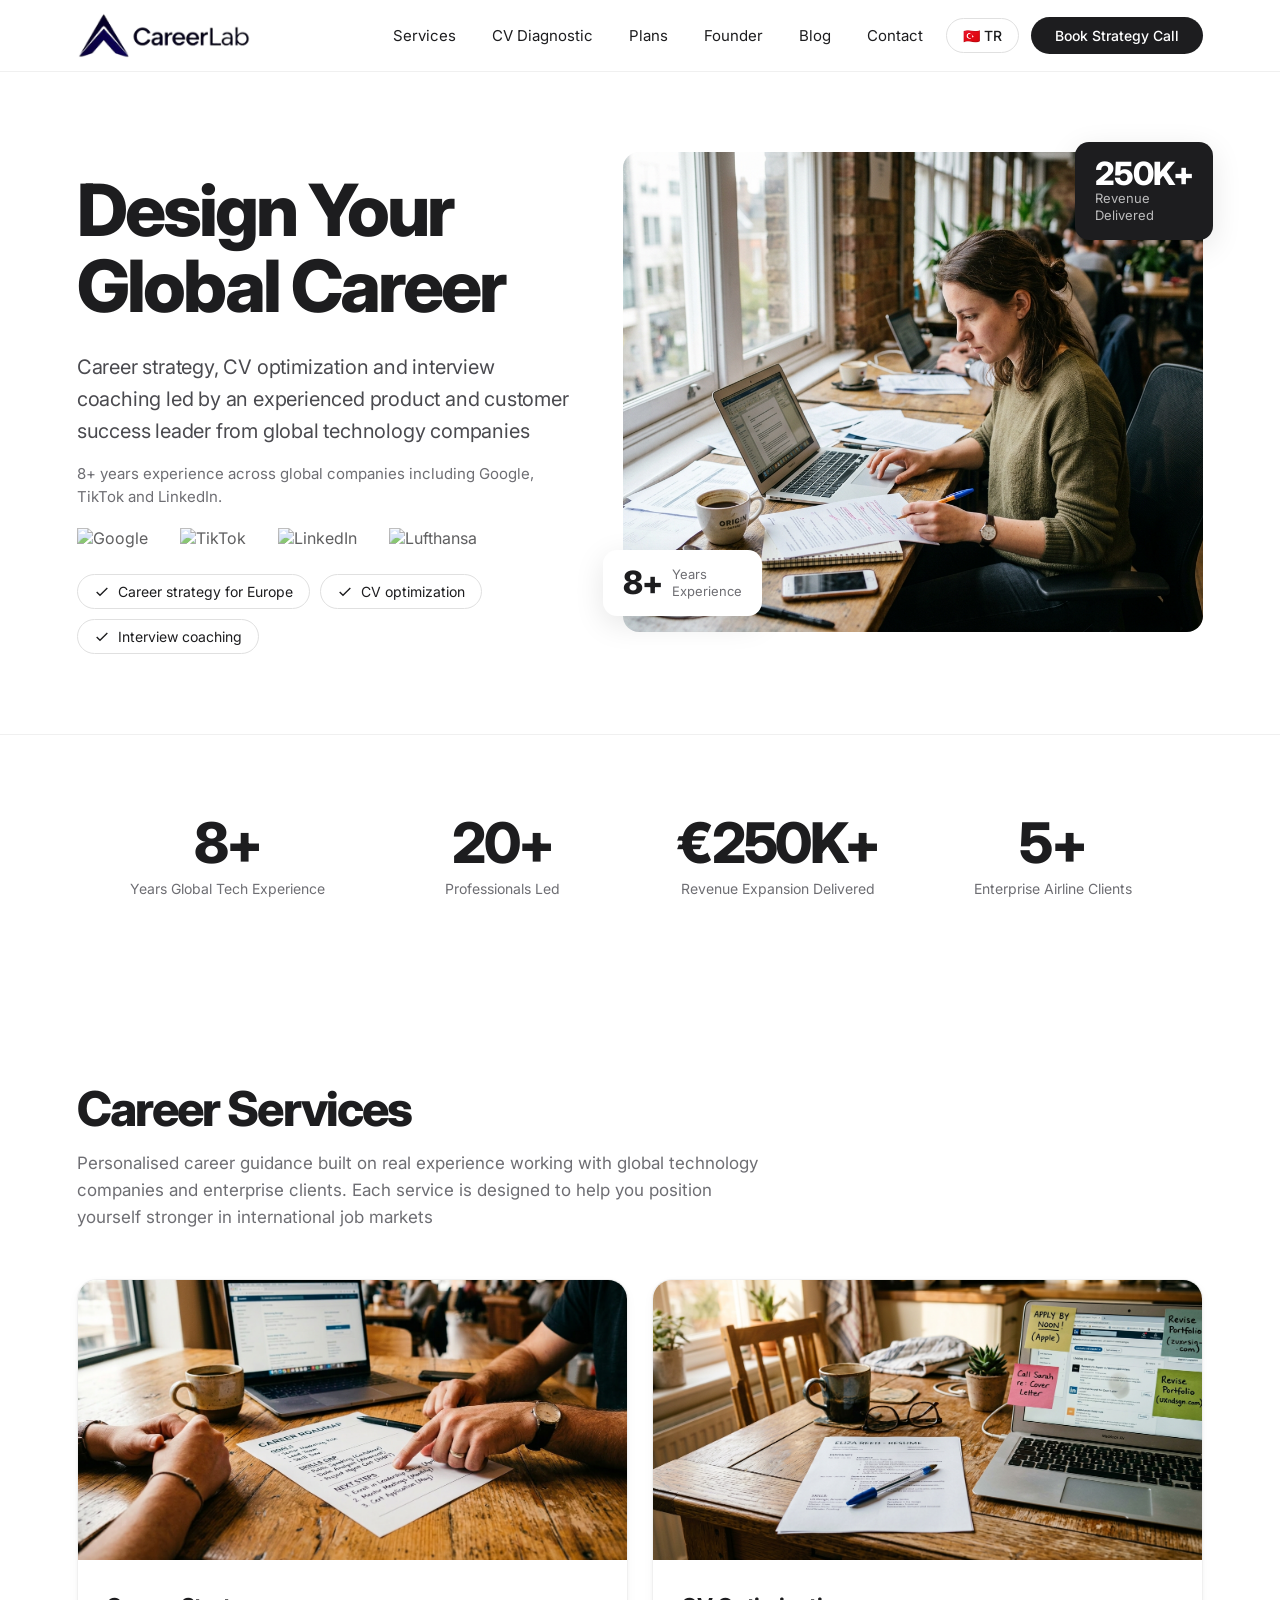
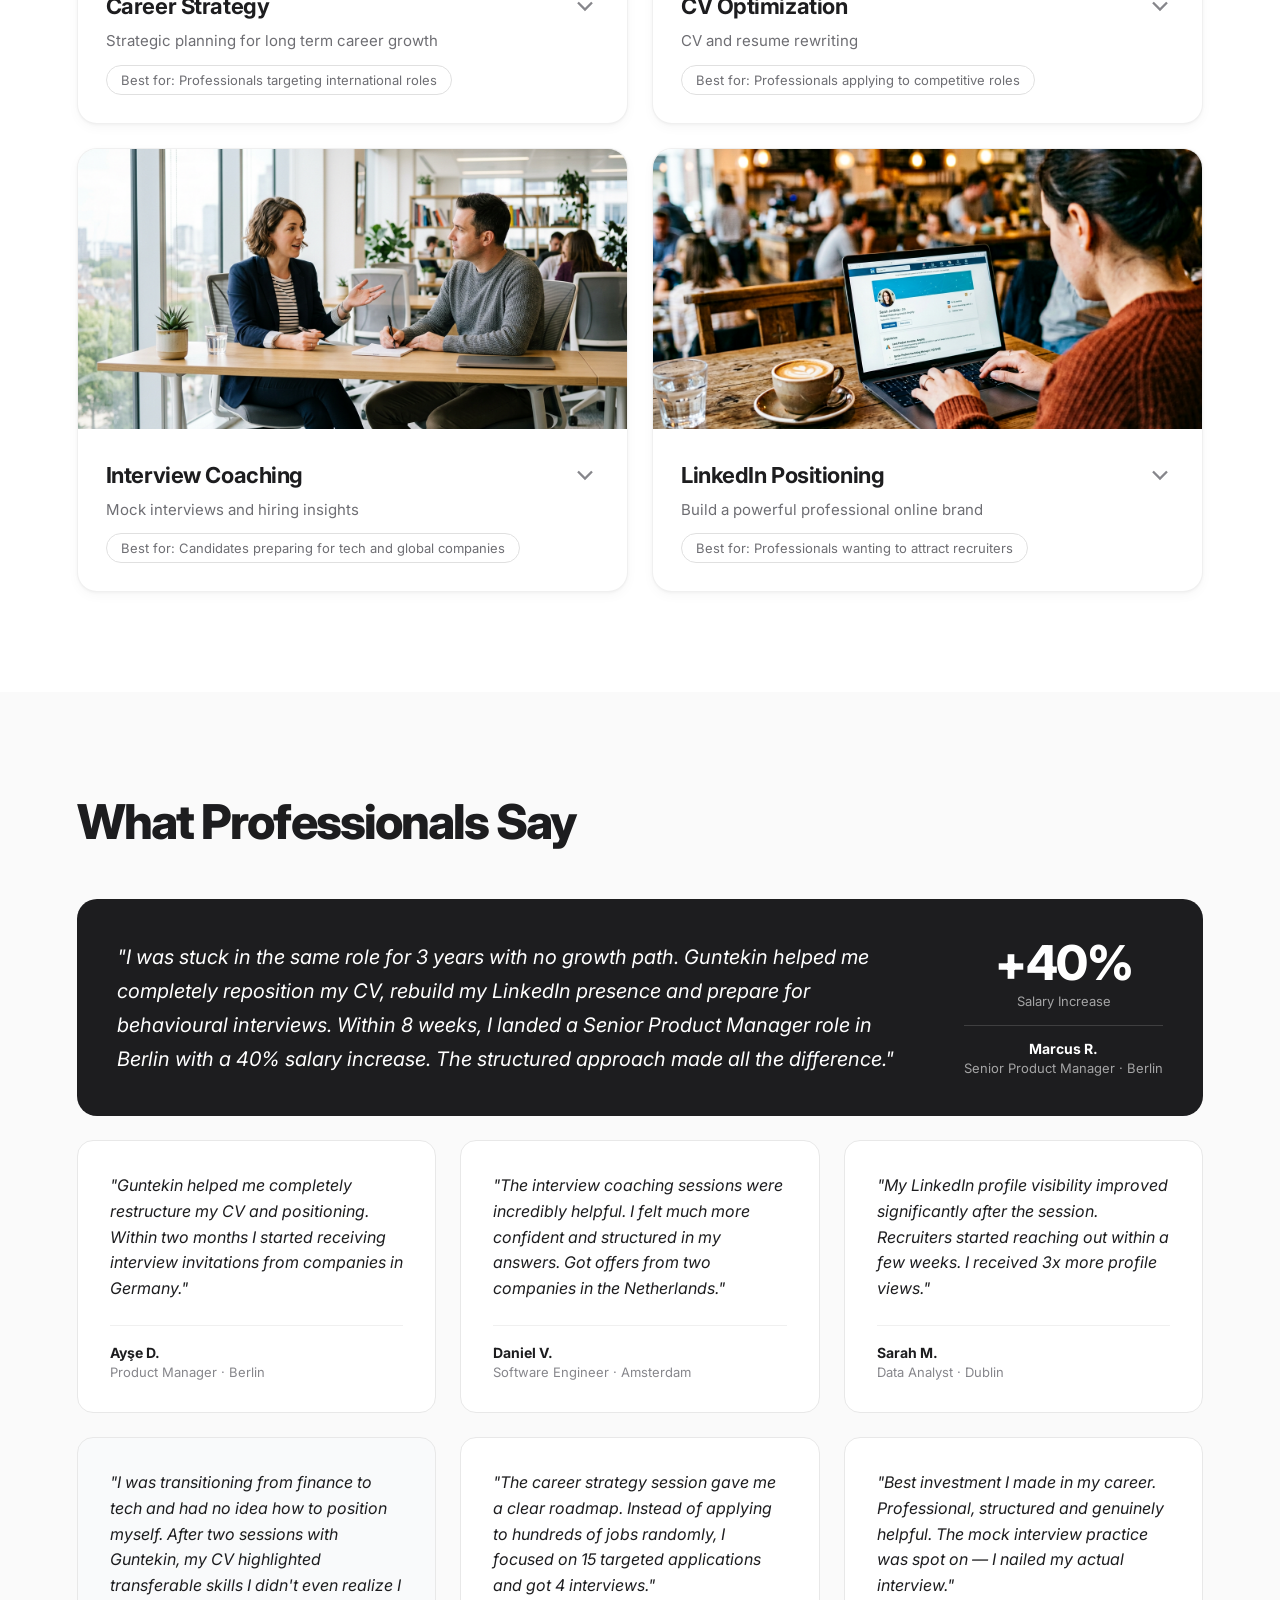
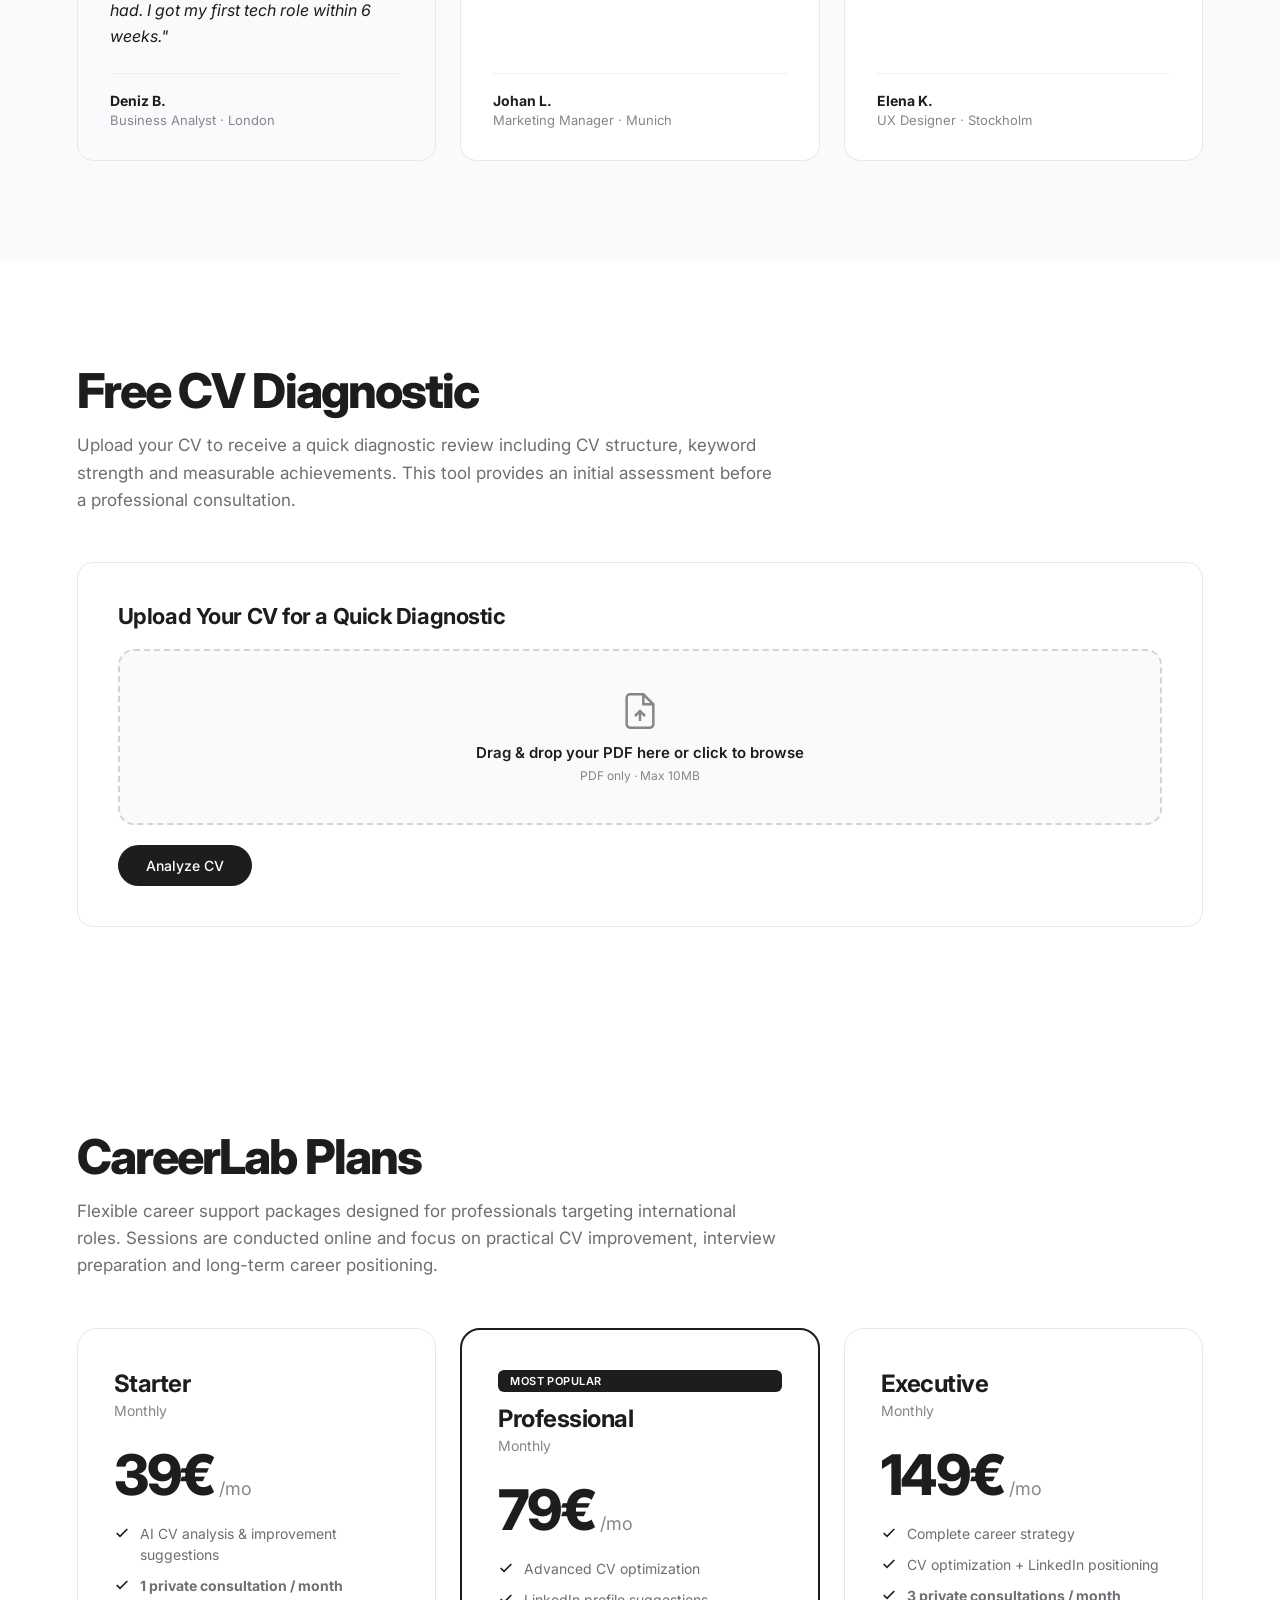
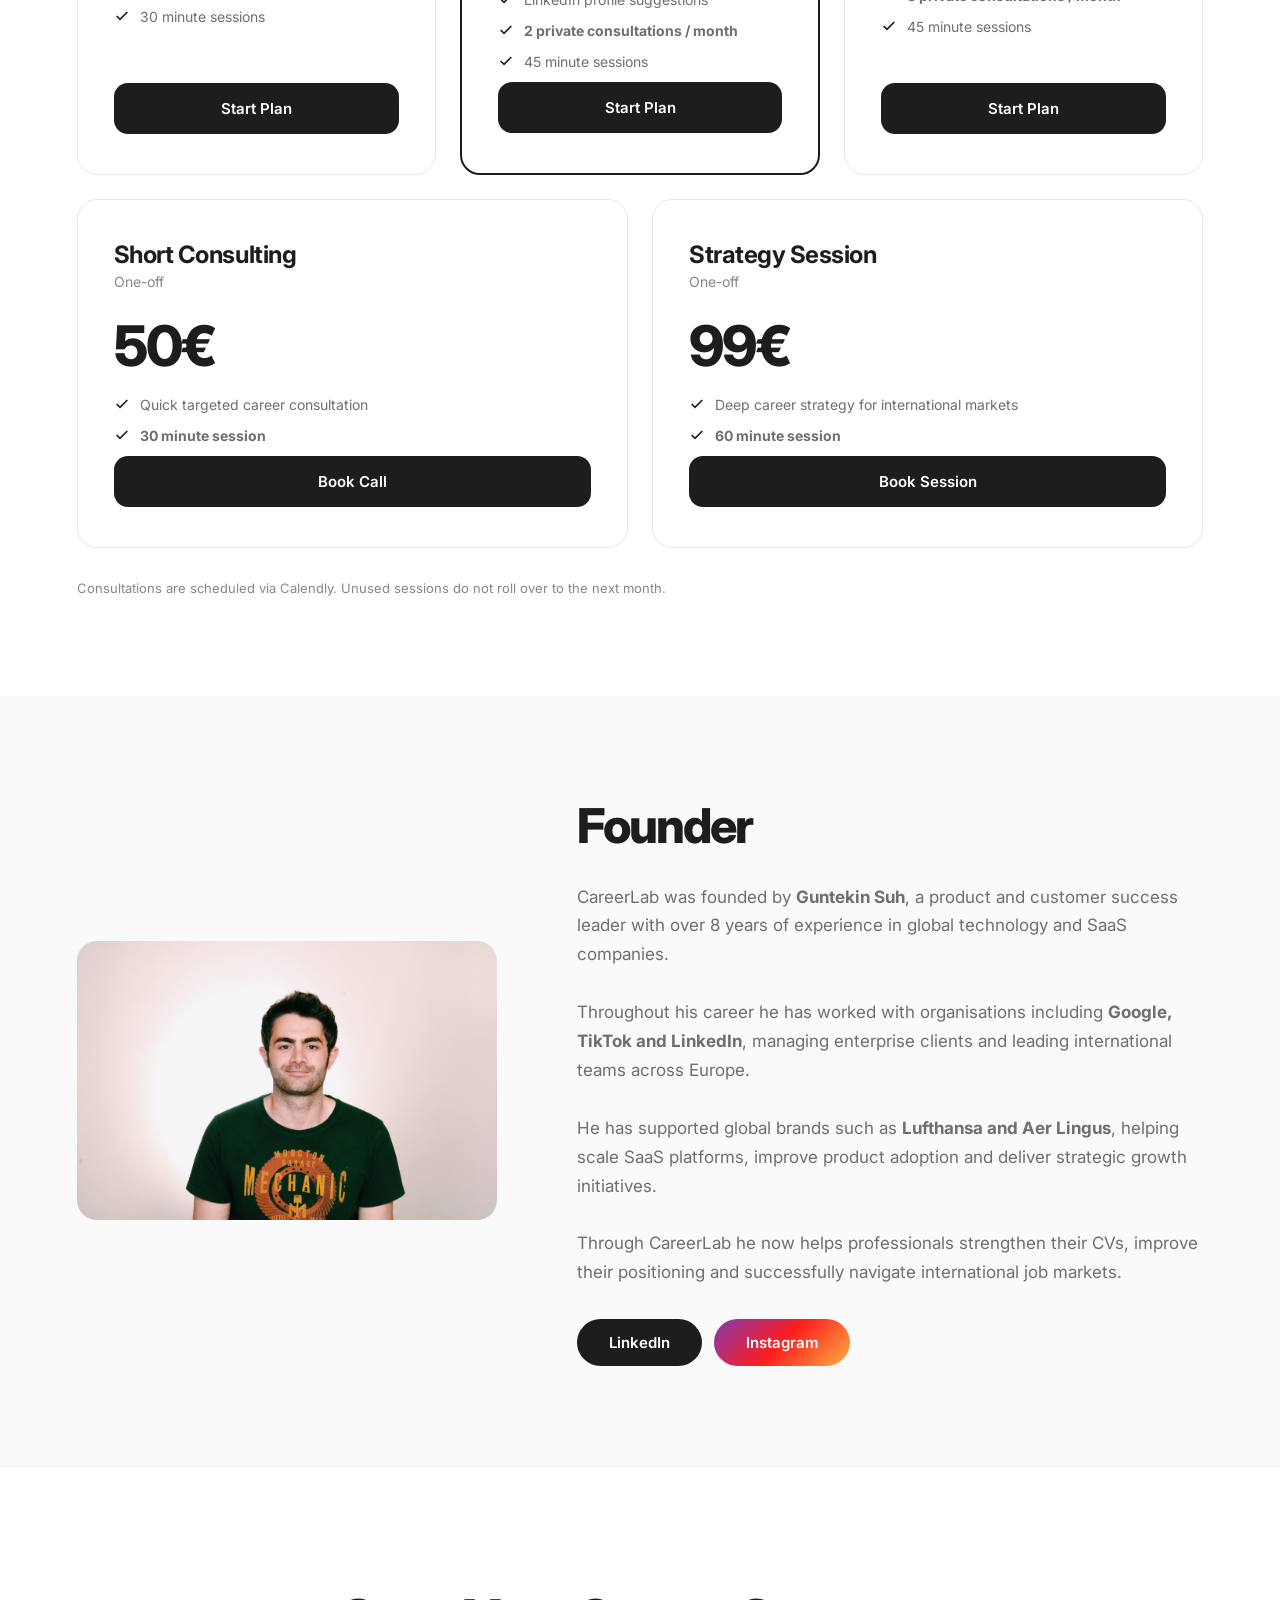
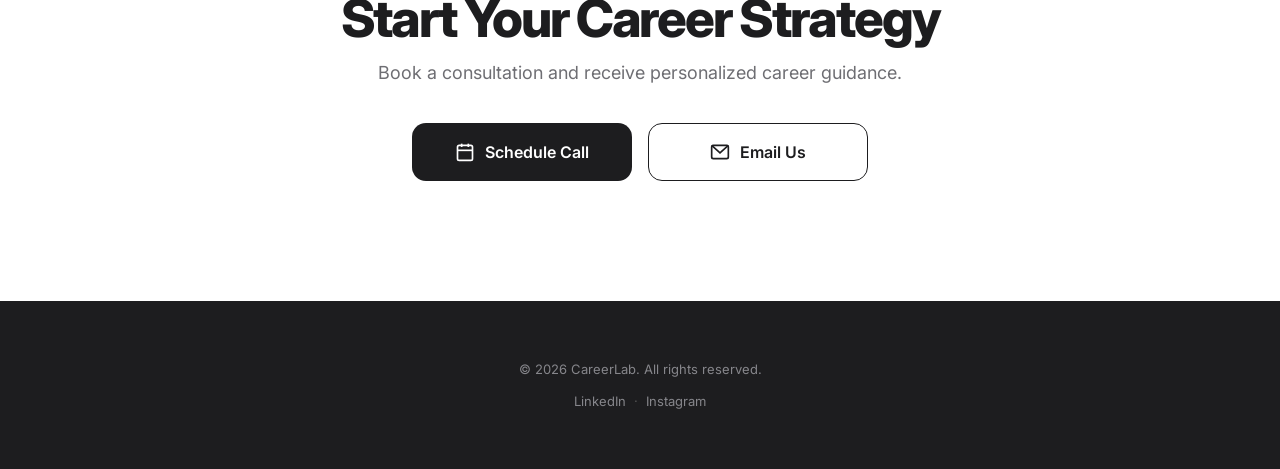
==== commit e8ff8ad0: "Implement testimonial feature with CSS and HTML Add testimonial feature section with styling and con" ====
--- a/index.html
+++ b/index.html
@@ -807,6 +807,58 @@
 .fade-up:nth-child(3){transition-delay:0.16s;}
 .fade-up:nth-child(4){transition-delay:0.24s;}
 
+/* TESTIMONIAL FEATURED */
+.testimonial-featured{
+  background:#1d1d1f;
+  color:#fff;
+  padding:40px;
+  border-radius:20px;
+  grid-column:1/-1;
+  display:flex;
+  gap:40px;
+  align-items:center;
+}
+.testimonial-featured .tf-quote{
+  font-size:20px;
+  font-style:italic;
+  line-height:1.7;
+  flex:1;
+}
+.testimonial-featured .tf-meta{
+  flex-shrink:0;
+  text-align:center;
+  min-width:160px;
+}
+.testimonial-featured .tf-result{
+  font-size:48px;
+  font-weight:800;
+  letter-spacing:-0.03em;
+  line-height:1;
+}
+.testimonial-featured .tf-result-label{
+  font-size:13px;
+  color:rgba(255,255,255,0.6);
+  margin-top:6px;
+}
+.testimonial-featured .tf-author{
+  margin-top:16px;
+  padding-top:12px;
+  border-top:1px solid rgba(255,255,255,0.15);
+}
+.testimonial-featured .tf-author strong{font-size:14px;}
+.testimonial-featured .tf-author span{
+  display:block;
+  font-size:13px;
+  color:rgba(255,255,255,0.6);
+  margin-top:2px;
+}
+
+@media(max-width:768px){
+  .testimonial-featured{flex-direction:column;gap:24px;padding:28px;}
+  .testimonial-featured .tf-quote{font-size:16px;}
+  .testimonial-featured .tf-result{font-size:36px;}
+}
+
 </style>
 
 </head>
@@ -831,6 +883,7 @@
 <a href="#ai" data-i18n="nav_ai" onclick="closeMenu()">CV Diagnostic</a>
 <a href="#plans" data-i18n="nav_plans" onclick="closeMenu()">Plans</a>
 <a href="#about" data-i18n="nav_about" onclick="closeMenu()">Founder</a>
+<a href="/blog.html" data-i18n="nav_blog" onclick="closeMenu()">Blog</a>
 <a href="#contact" data-i18n="nav_contact" onclick="closeMenu()">Contact</a>
 <button class="lang-toggle lang-toggle-mobile" style="display:none;" onclick="toggleLang()">🇹🇷 TR</button>
 </nav>
@@ -1018,36 +1071,80 @@
 
 <div class="testimonial-grid">
 
+<!-- FEATURED: Before/After Story -->
+<div class="testimonial-featured fade-up">
+<div class="tf-quote" data-i18n="t_feat_text">
+"I was stuck in the same role for 3 years with no growth path. Guntekin helped me completely reposition my CV, rebuild my LinkedIn presence and prepare for behavioural interviews. Within 8 weeks, I landed a Senior Product Manager role in Berlin with a 40% salary increase. The structured approach made all the difference."
+</div>
+<div class="tf-meta">
+<div class="tf-result">+40%</div>
+<div class="tf-result-label" data-i18n="t_feat_metric">Salary Increase</div>
+<div class="tf-author">
+<strong data-i18n="t_feat_name">Marcus R.</strong>
+<span data-i18n="t_feat_role">Senior Product Manager · Berlin</span>
+</div>
+</div>
+</div>
+
+<!-- Short testimonials -->
 <div class="testimonial-card fade-up">
 <p data-i18n="t1_text">
-"Guntekin helped me completely restructure my CV and positioning. 
-Within two months I started receiving interview invitations from companies in Germany."
+"Guntekin helped me completely restructure my CV and positioning. Within two months I started receiving interview invitations from companies in Germany."
 </p>
 <div class="testimonial-author">
-<strong data-i18n="t1_role">Product Manager</strong>
-<span>Berlin</span>
+<strong data-i18n="t1_name">Ayşe D.</strong>
+<span data-i18n="t1_role">Product Manager · Berlin</span>
 </div>
 </div>
 
 <div class="testimonial-card fade-up">
 <p data-i18n="t2_text">
-"The interview coaching sessions were incredibly helpful. 
-I felt much more confident and structured in my answers."
+"The interview coaching sessions were incredibly helpful. I felt much more confident and structured in my answers. Got offers from two companies in the Netherlands."
 </p>
 <div class="testimonial-author">
-<strong data-i18n="t2_role">Software Engineer</strong>
-<span>Amsterdam</span>
+<strong data-i18n="t2_name">Daniel V.</strong>
+<span data-i18n="t2_role">Software Engineer · Amsterdam</span>
 </div>
 </div>
 
 <div class="testimonial-card fade-up">
 <p data-i18n="t3_text">
-"My LinkedIn profile visibility improved significantly after the session. 
-Recruiters started reaching out within a few weeks."
+"My LinkedIn profile visibility improved significantly after the session. Recruiters started reaching out within a few weeks. I received 3x more profile views."
 </p>
 <div class="testimonial-author">
-<strong data-i18n="t3_role">Data Analyst</strong>
-<span>Dublin</span>
+<strong data-i18n="t3_name">Sarah M.</strong>
+<span data-i18n="t3_role">Data Analyst · Dublin</span>
+</div>
+</div>
+
+<!-- Detailed story -->
+<div class="testimonial-card fade-up" style="background:#f9fafb;">
+<p data-i18n="t4_text">
+"I was transitioning from finance to tech and had no idea how to position myself. After two sessions with Guntekin, my CV highlighted transferable skills I didn't even realize I had. I got my first tech role within 6 weeks."
+</p>
+<div class="testimonial-author">
+<strong data-i18n="t4_name">Deniz B.</strong>
+<span data-i18n="t4_role">Business Analyst · London</span>
+</div>
+</div>
+
+<div class="testimonial-card fade-up">
+<p data-i18n="t5_text">
+"The career strategy session gave me a clear roadmap. Instead of applying to hundreds of jobs randomly, I focused on 15 targeted applications and got 4 interviews."
+</p>
+<div class="testimonial-author">
+<strong data-i18n="t5_name">Johan L.</strong>
+<span data-i18n="t5_role">Marketing Manager · Munich</span>
+</div>
+</div>
+
+<div class="testimonial-card fade-up">
+<p data-i18n="t6_text">
+"Best investment I made in my career. Professional, structured and genuinely helpful. The mock interview practice was spot on — I nailed my actual interview."
+</p>
+<div class="testimonial-author">
+<strong data-i18n="t6_name">Elena K.</strong>
+<span data-i18n="t6_role">UX Designer · Stockholm</span>
 </div>
 </div>
 
@@ -1310,12 +1407,29 @@
     s4_best: "En uygun: İşe alım uzmanlarını çekmek isteyen profesyoneller",
     s4_detail: "İşe alım uzmanlarını ve fırsatları çeken yüksek otoriteli bir LinkedIn profili oluşturun.",
     testimonials_title: "Profesyoneller Ne Diyor",
+    t_feat_text: "\"3 yıldır aynı pozisyonda sıkışmıştım. Guntekin CV'mi yeniden konumlandırmama, LinkedIn profilimi güçlendirmeme ve davranışsal mülakatlara hazırlanmama yardımcı oldu. 8 hafta içinde Berlin'de %40 maaş artışıyla Senior Product Manager pozisyonuna girdim.\"",
+    t_feat_metric: "Maaş Artışı",
+    t_feat_name: "Marcus R.",
+    t_feat_role: "Senior Product Manager · Berlin",
     t1_text: "\"Guntekin CV'mi ve konumlandırmamı tamamen yeniden yapılandırmama yardımcı oldu. İki ay içinde Almanya'daki şirketlerden mülakat davetleri almaya başladım.\"",
-    t1_role: "Ürün Yöneticisi",
-    t2_text: "\"Mülakat koçluğu seansları inanılmaz faydalıydı. Cevaplarımda çok daha özgüvenli ve yapılandırılmış hissettim.\"",
-    t2_role: "Yazılım Mühendisi",
-    t3_text: "\"LinkedIn profil görünürlüğüm seanstan sonra önemli ölçüde arttı. İşe alım uzmanları birkaç hafta içinde ulaşmaya başladı.\"",
-    t3_role: "Veri Analisti",
+    t1_name: "Ayşe D.",
+    t1_role: "Ürün Yöneticisi · Berlin",
+    t2_text: "\"Mülakat koçluğu seansları inanılmaz faydalıydı. Cevaplarımda çok daha özgüvenli ve yapılandırılmış hissettim. Hollanda'daki iki şirketten teklif aldım.\"",
+    t2_name: "Daniel V.",
+    t2_role: "Yazılım Mühendisi · Amsterdam",
+    t3_text: "\"LinkedIn profil görünürlüğüm seanstan sonra önemli ölçüde arttı. İşe alım uzmanları birkaç hafta içinde ulaşmaya başladı. 3 kat daha fazla profil görüntülemesi aldım.\"",
+    t3_name: "Sarah M.",
+    t3_role: "Veri Analisti · Dublin",
+    t4_text: "\"Finanstan teknolojiye geçiş yapıyordum ve kendimi nasıl konumlandıracağımı bilmiyordum. İki seanstan sonra fark etmediğim transfer edilebilir becerileri ön plana çıkaran bir CV'ye sahip oldum. 6 hafta içinde ilk teknoloji rolümü aldım.\"",
+    t4_name: "Deniz B.",
+    t4_role: "İş Analisti · Londra",
+    t5_text: "\"Kariyer strateji seansı bana net bir yol haritası verdi. Rastgele yüzlerce işe başvurmak yerine 15 hedefli başvuruya odaklandım ve 4 mülakat aldım.\"",
+    t5_name: "Johan L.",
+    t5_role: "Pazarlama Müdürü · Münih",
+    t6_text: "\"Kariyerime yaptığım en iyi yatırım. Profesyonel, yapılandırılmış ve gerçekten faydalı. Mock mülakat pratiği tam isabetliydi — gerçek mülakatımı başarıyla geçtim.\"",
+    t6_name: "Elena K.",
+    t6_role: "UX Tasarımcı · Stockholm",
+    nav_blog: "Blog",
     ai_title: "Ücretsiz CV İnceleme",
     ai_desc: "CV yapısı, anahtar kelime gücü ve ölçülebilir başarılar dahil hızlı bir teşhis incelemesi almak için CV'nizi yükleyin. Bu araç, profesyonel bir danışmanlık öncesi ilk değerlendirme sağlar.",
     ai_upload_title: "Hızlı Teşhis İçin CV'nizi Yükleyin",
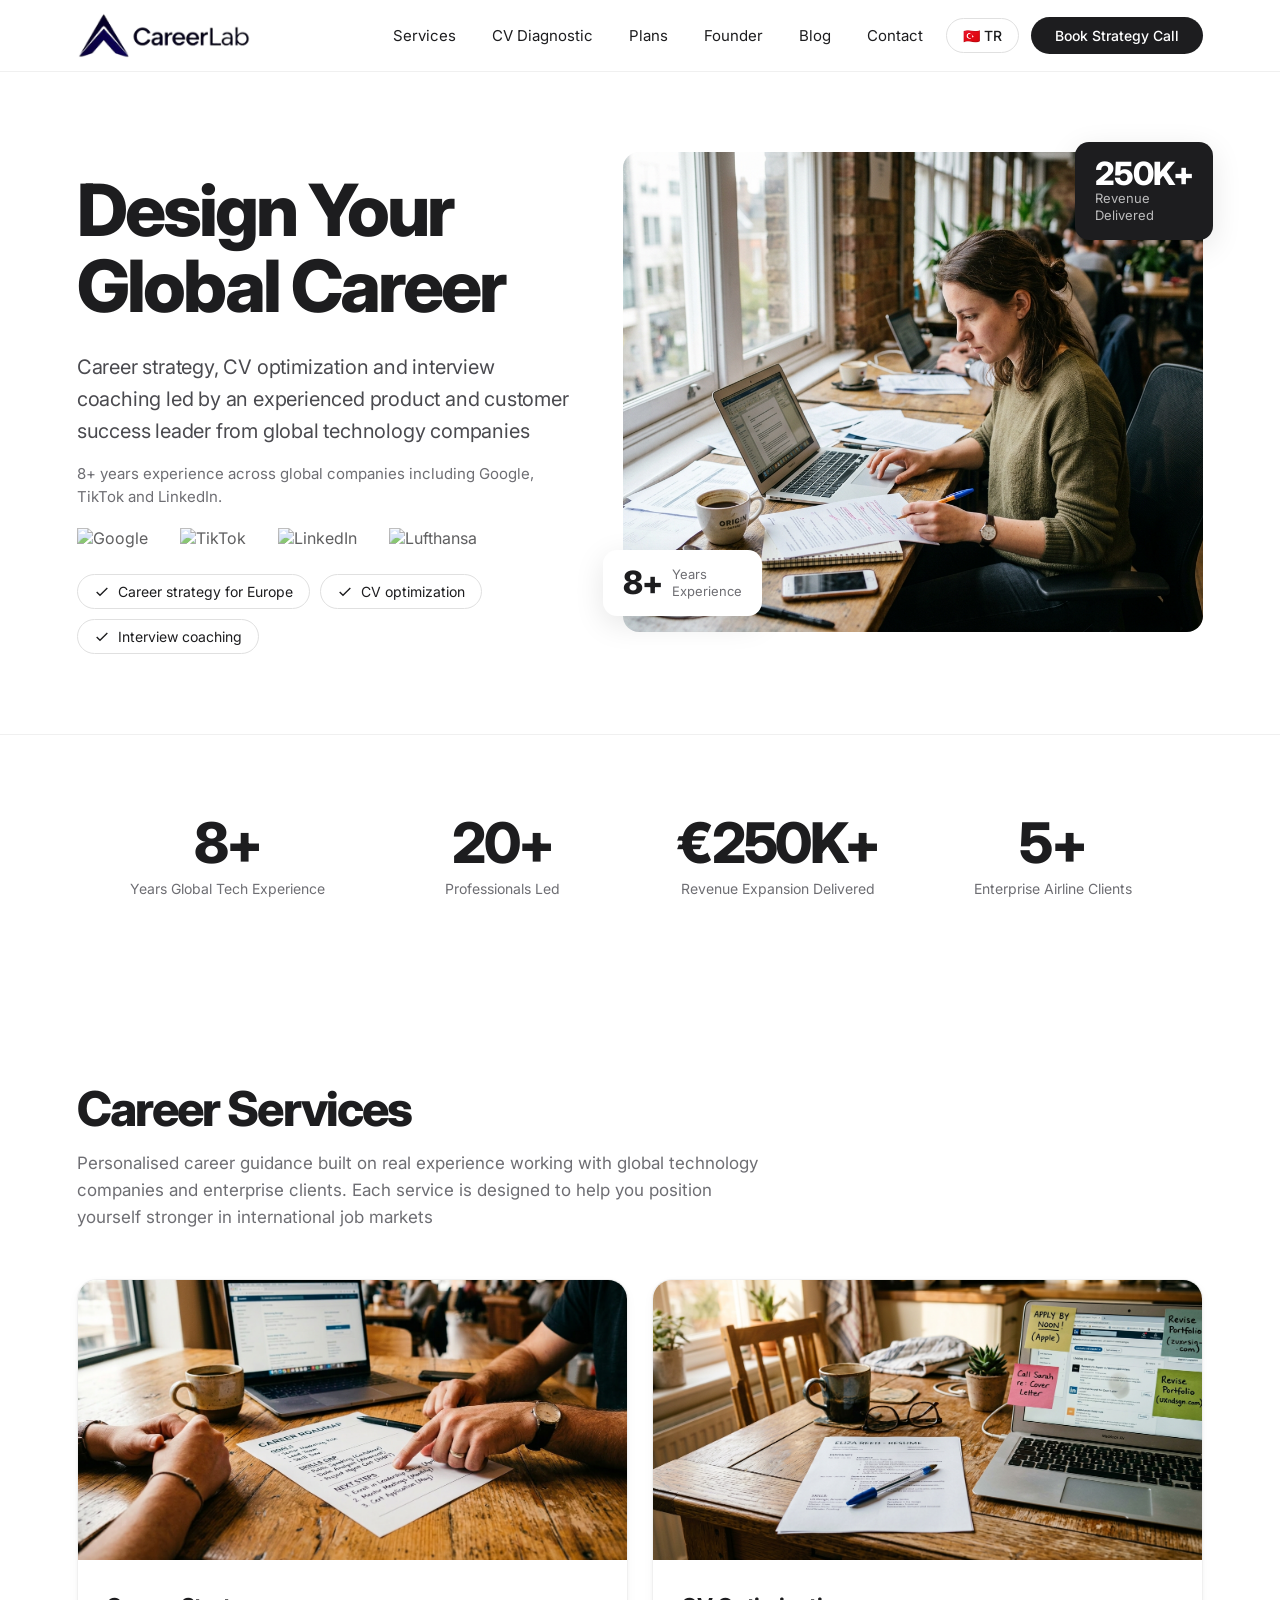
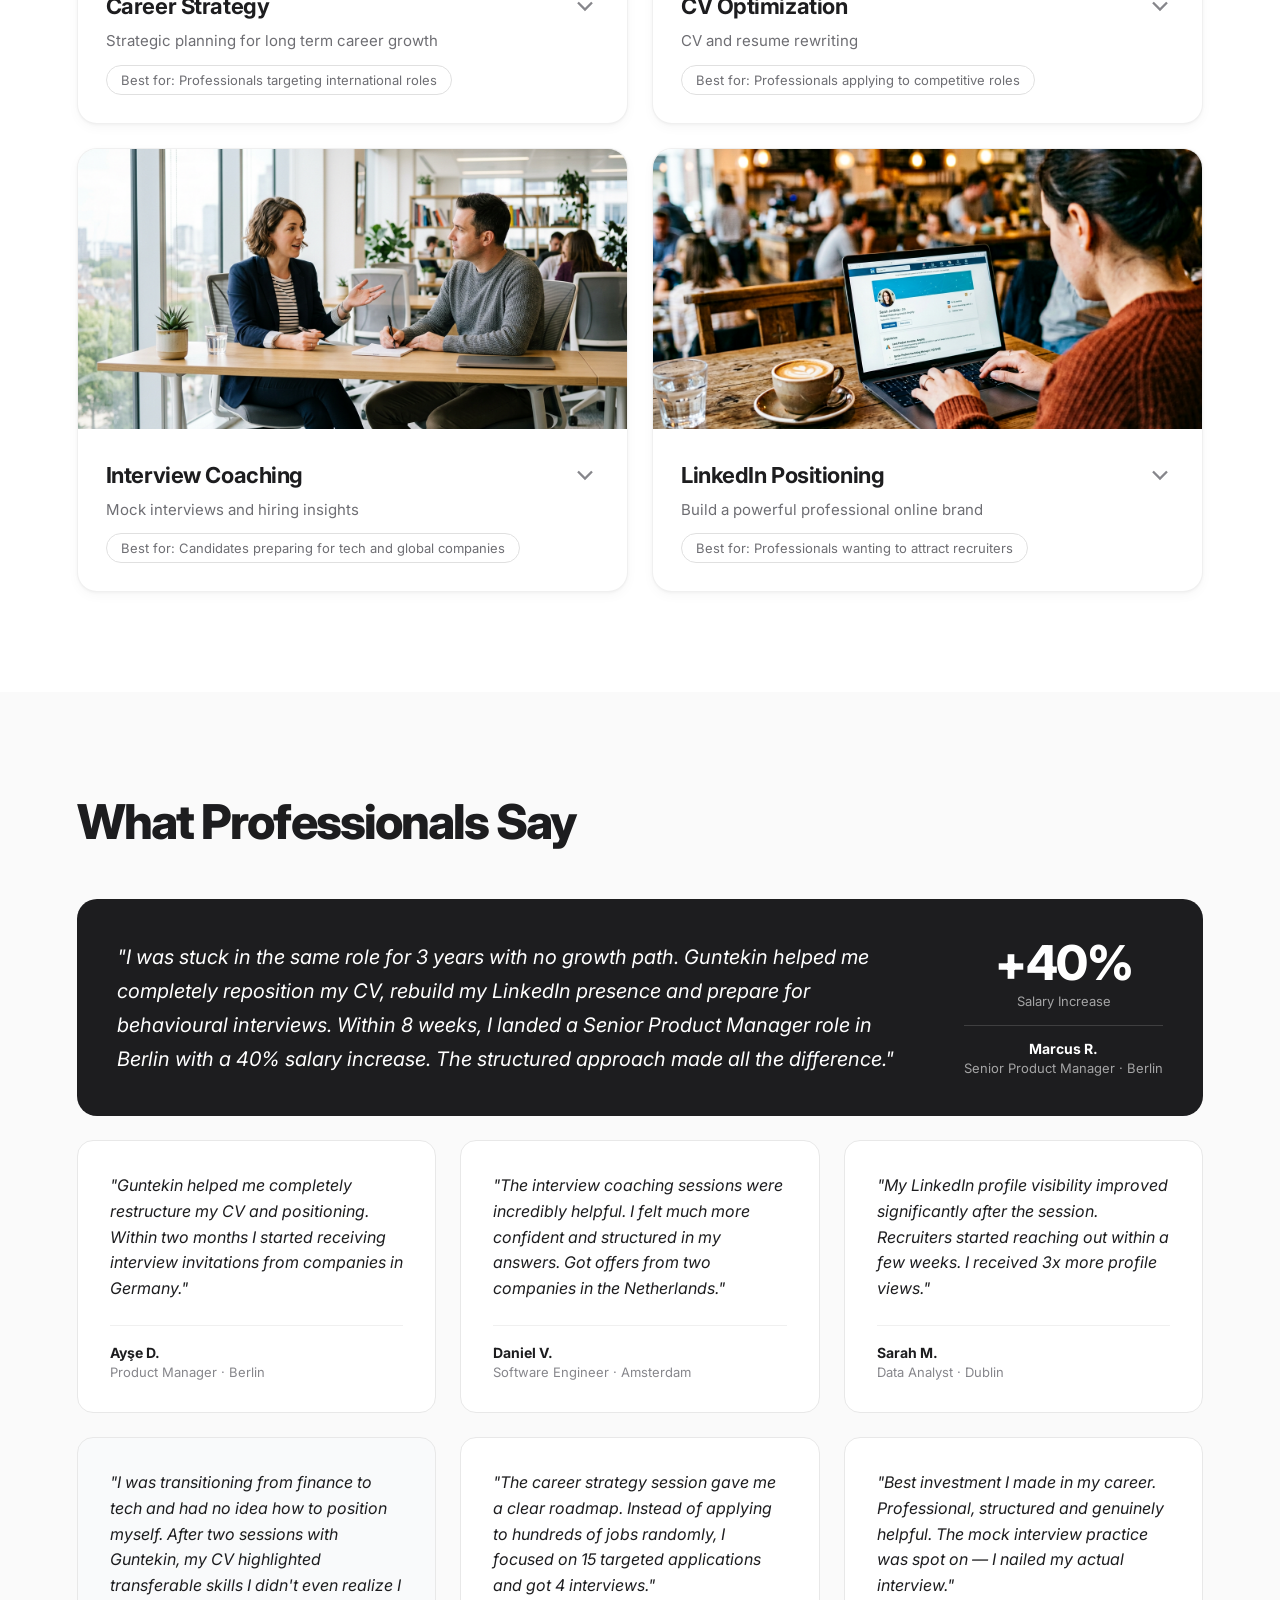
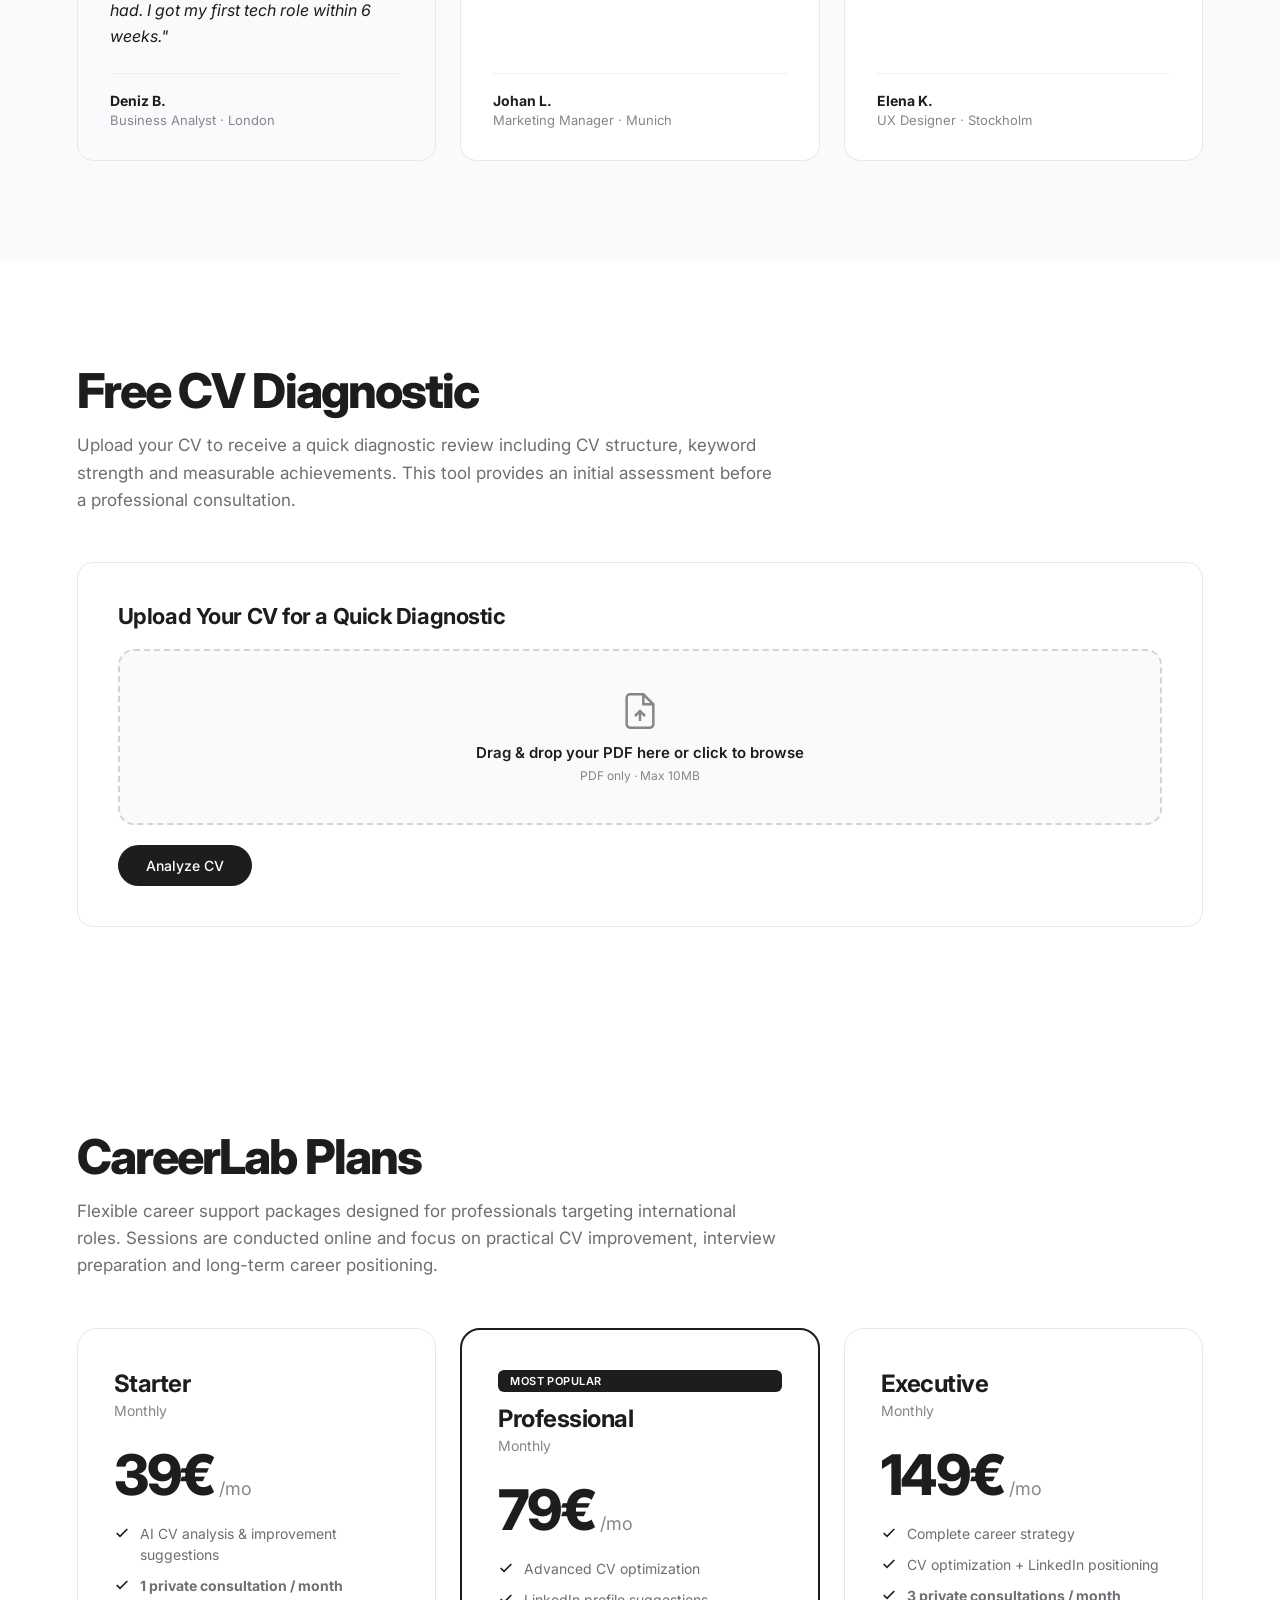
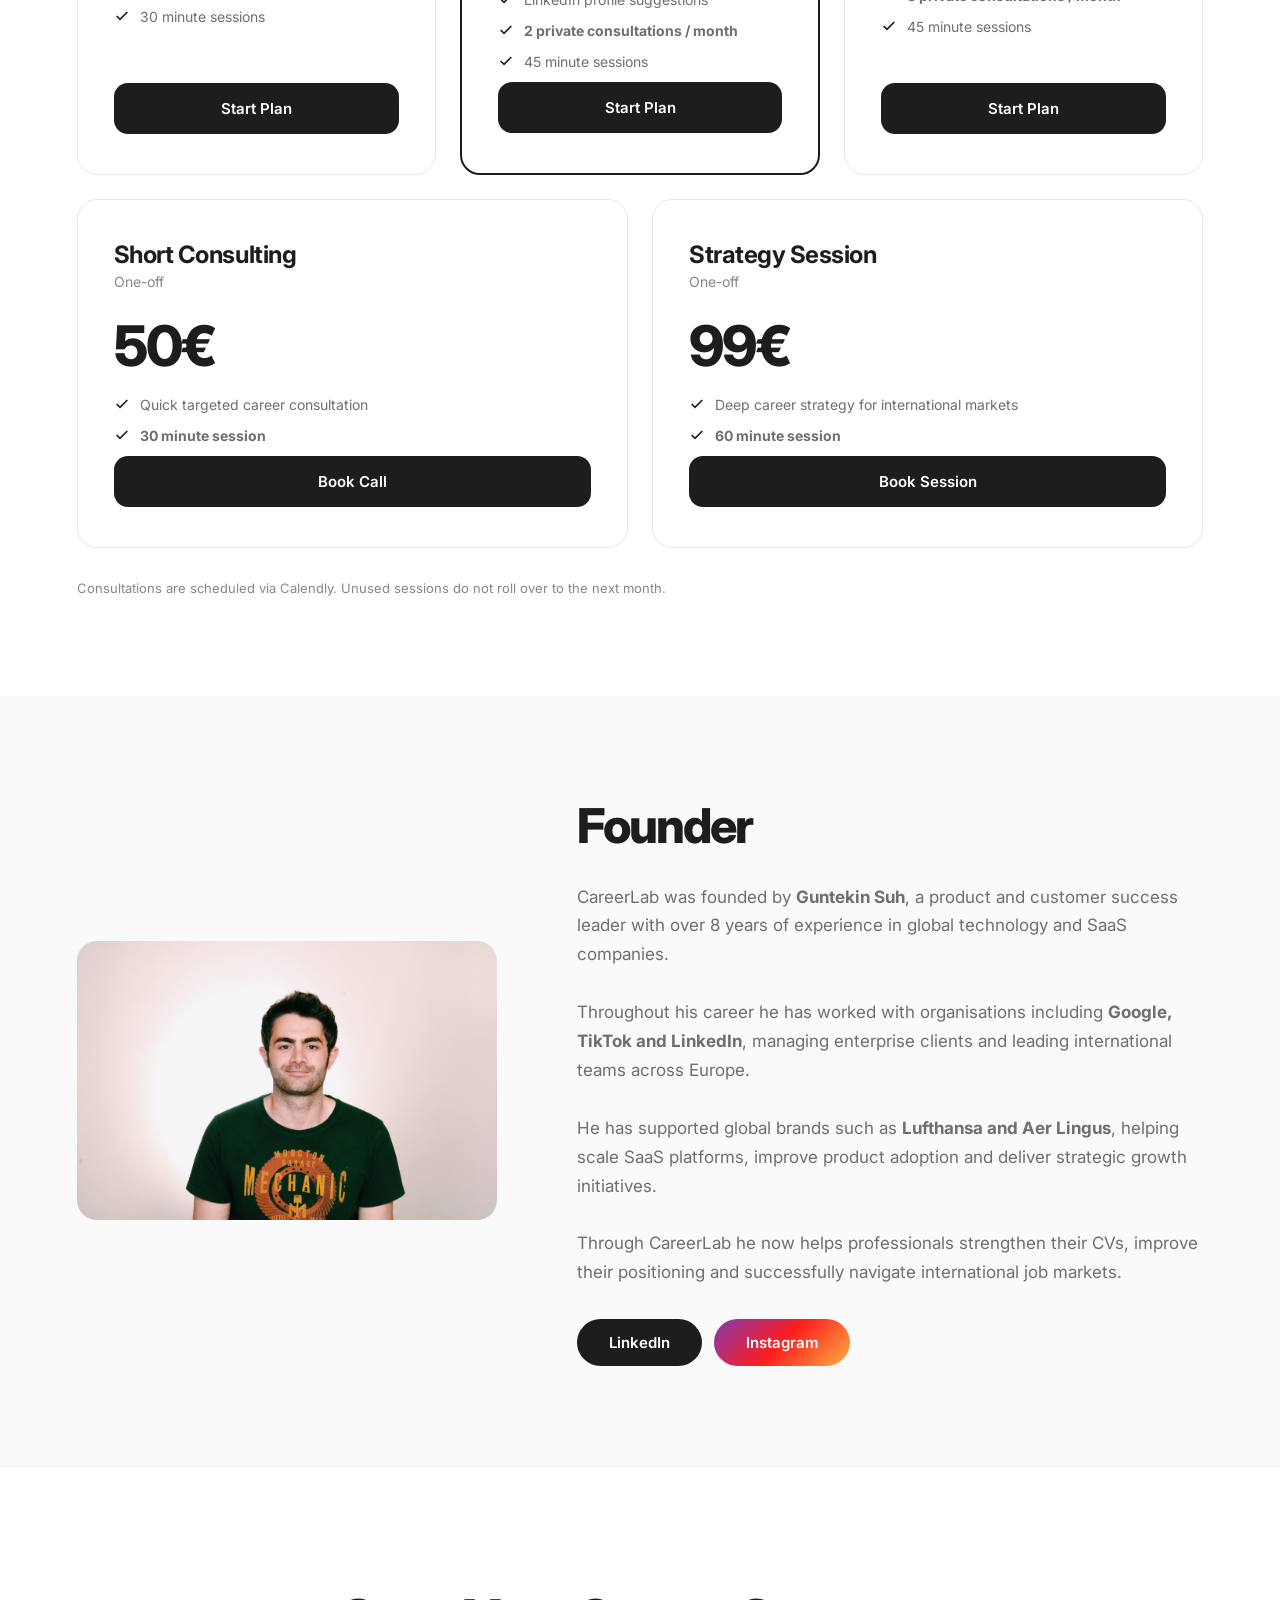
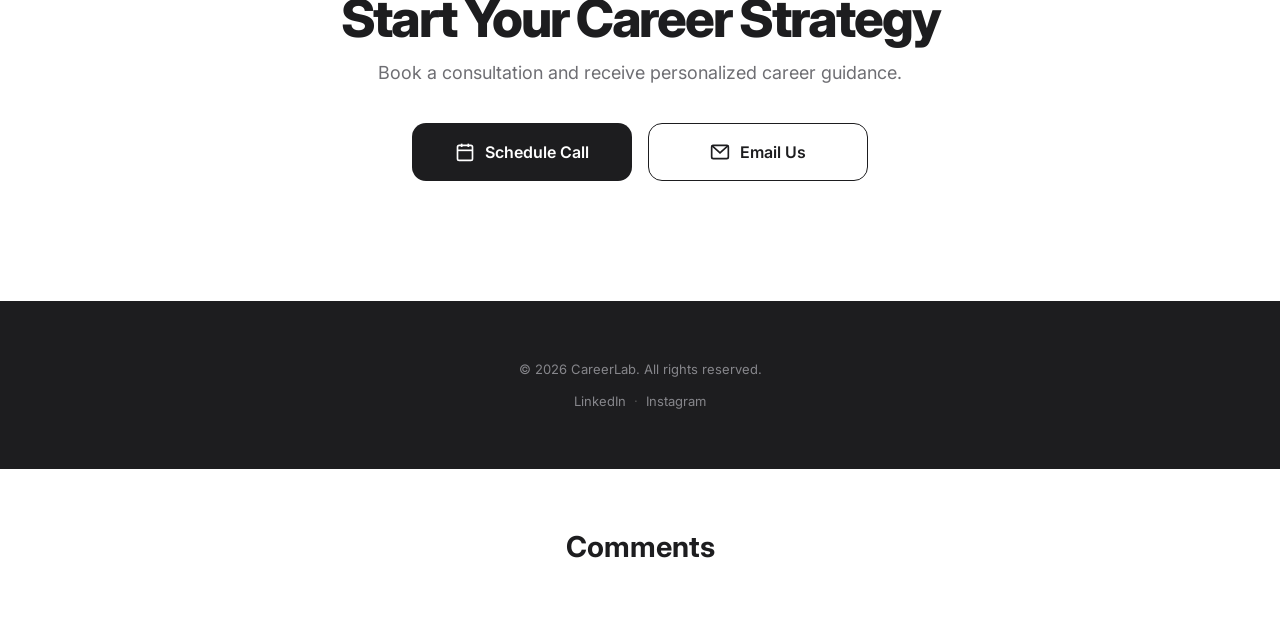
==== commit d9da6d23: "Integrate comments section using Giscus Added a comments section with Giscus integration." ====
--- a/index.html
+++ b/index.html
@@ -1928,5 +1928,25 @@
 
 </script>
 
+<!-- COMMENTS -->
+<section style="max-width:900px;margin:60px auto;padding:0 24px;">
+  <h2 style="font-size:1.8rem;font-weight:700;text-align:center;margin-bottom:32px;">Comments</h2>
+  <script src="https://giscus.app/client.js"
+    data-repo="GuntekinSuh/career-strategy"
+    data-repo-id="R_kgDORfaJFQ"
+    data-category="Announcements"
+    data-category-id="DIC_kwDORfaJFc4C5FMG"
+    data-mapping="pathname"
+    data-strict="0"
+    data-reactions-enabled="1"
+    data-emit-metadata="0"
+    data-input-position="bottom"
+    data-theme="light"
+    data-lang="en"
+    crossorigin="anonymous"
+    async>
+  </script>
+</section>
+
 </body>
 </html>
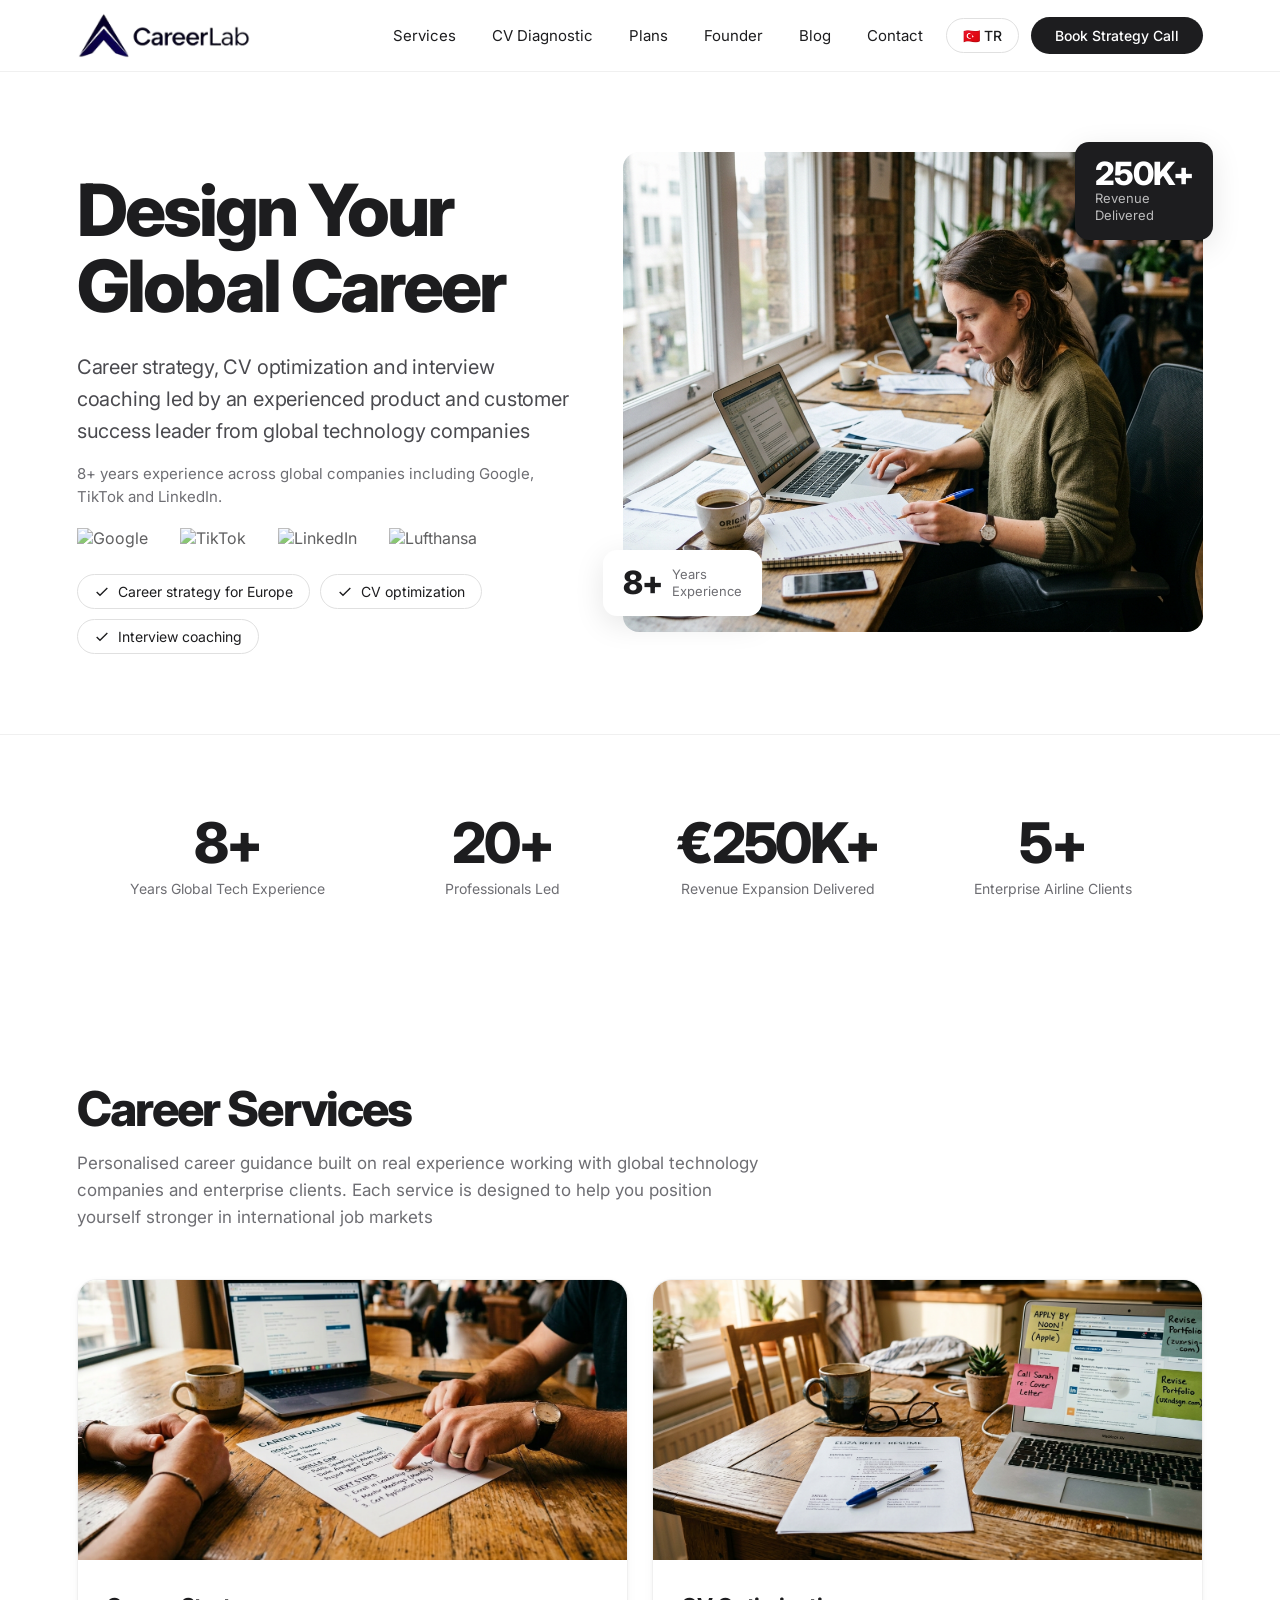
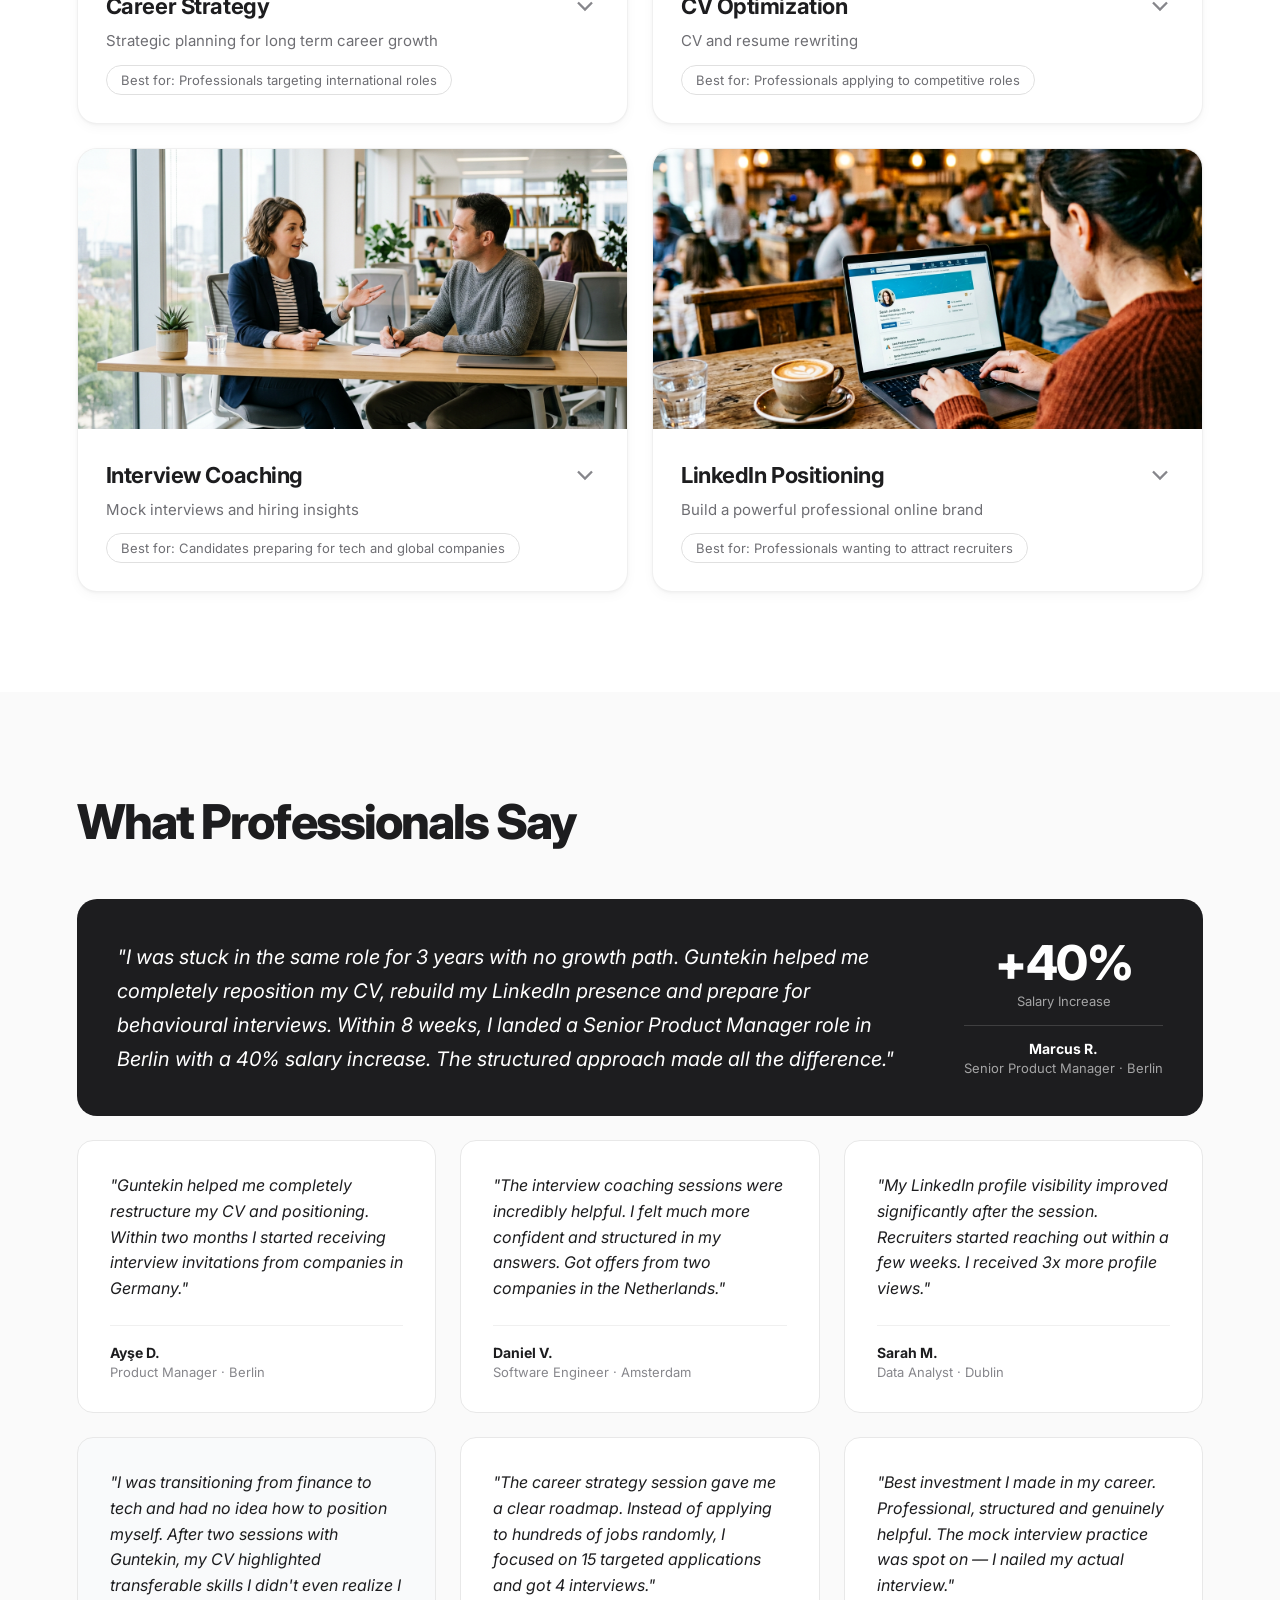
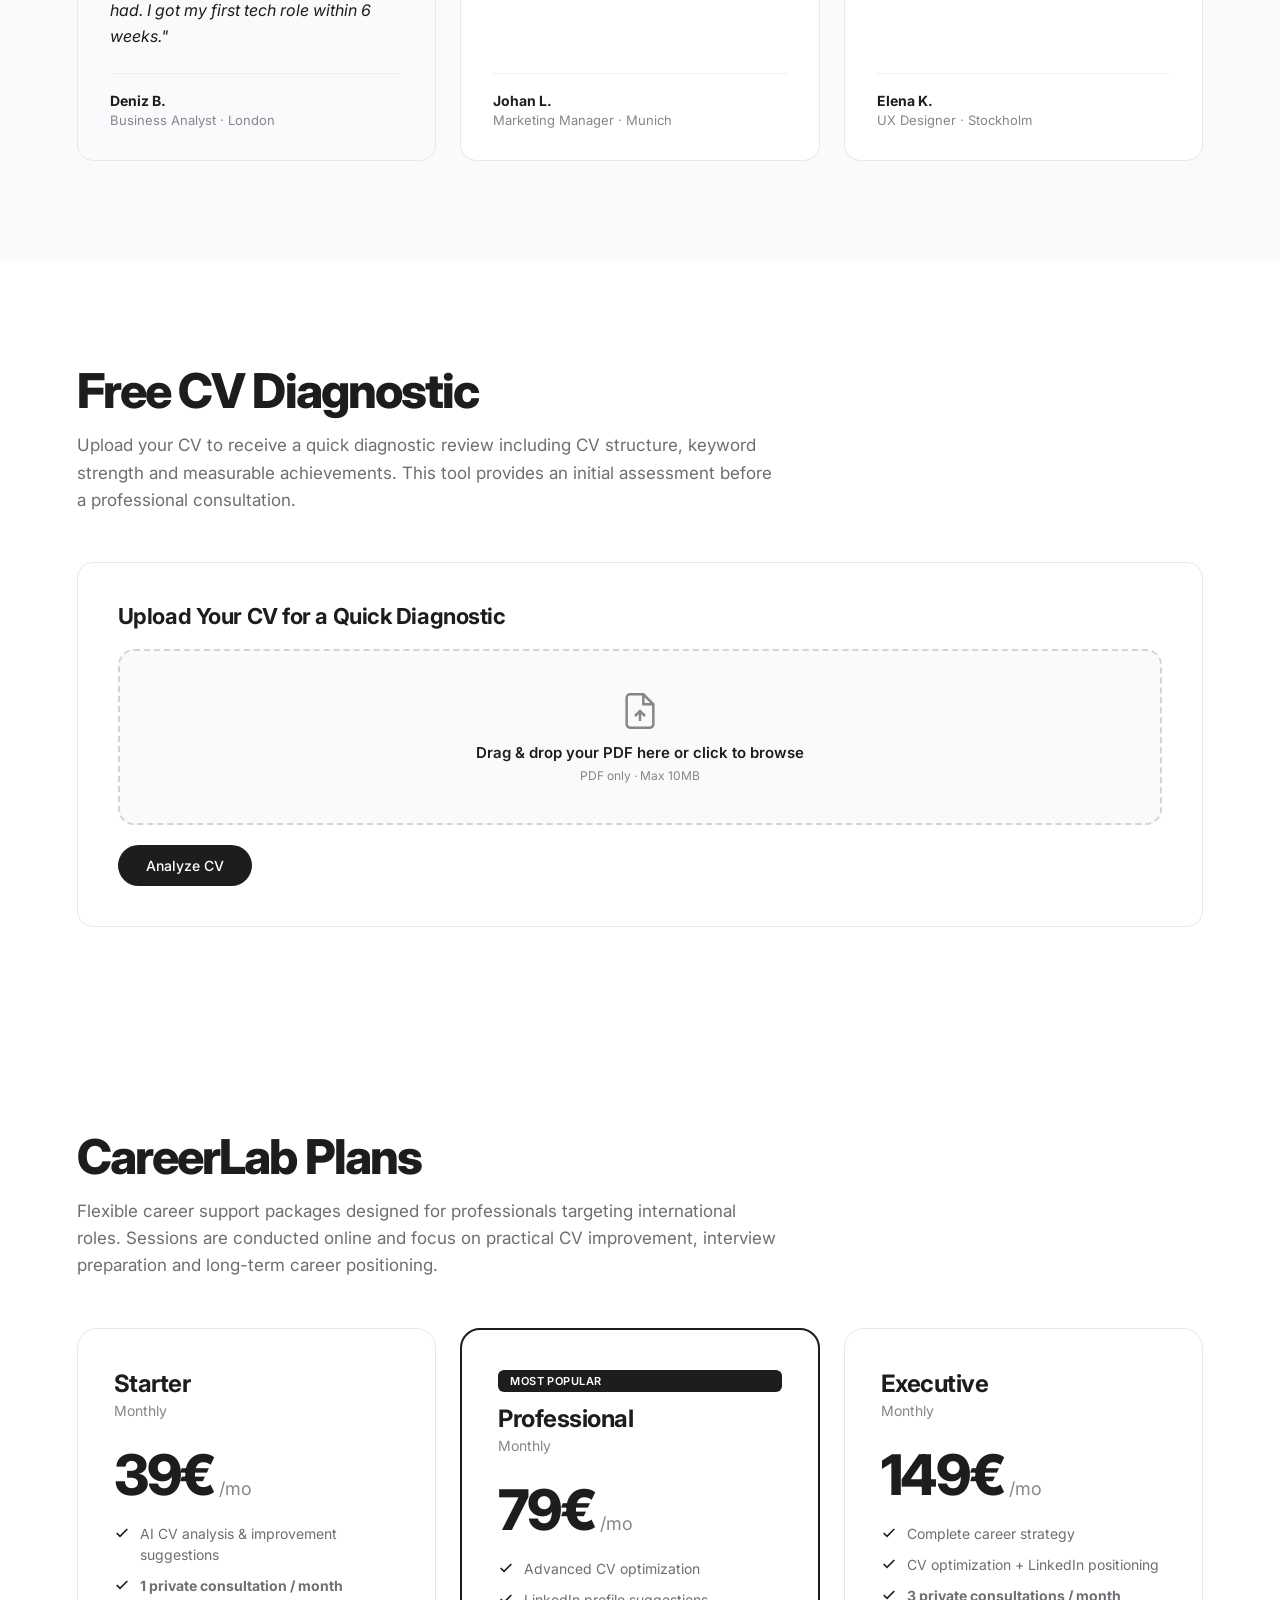
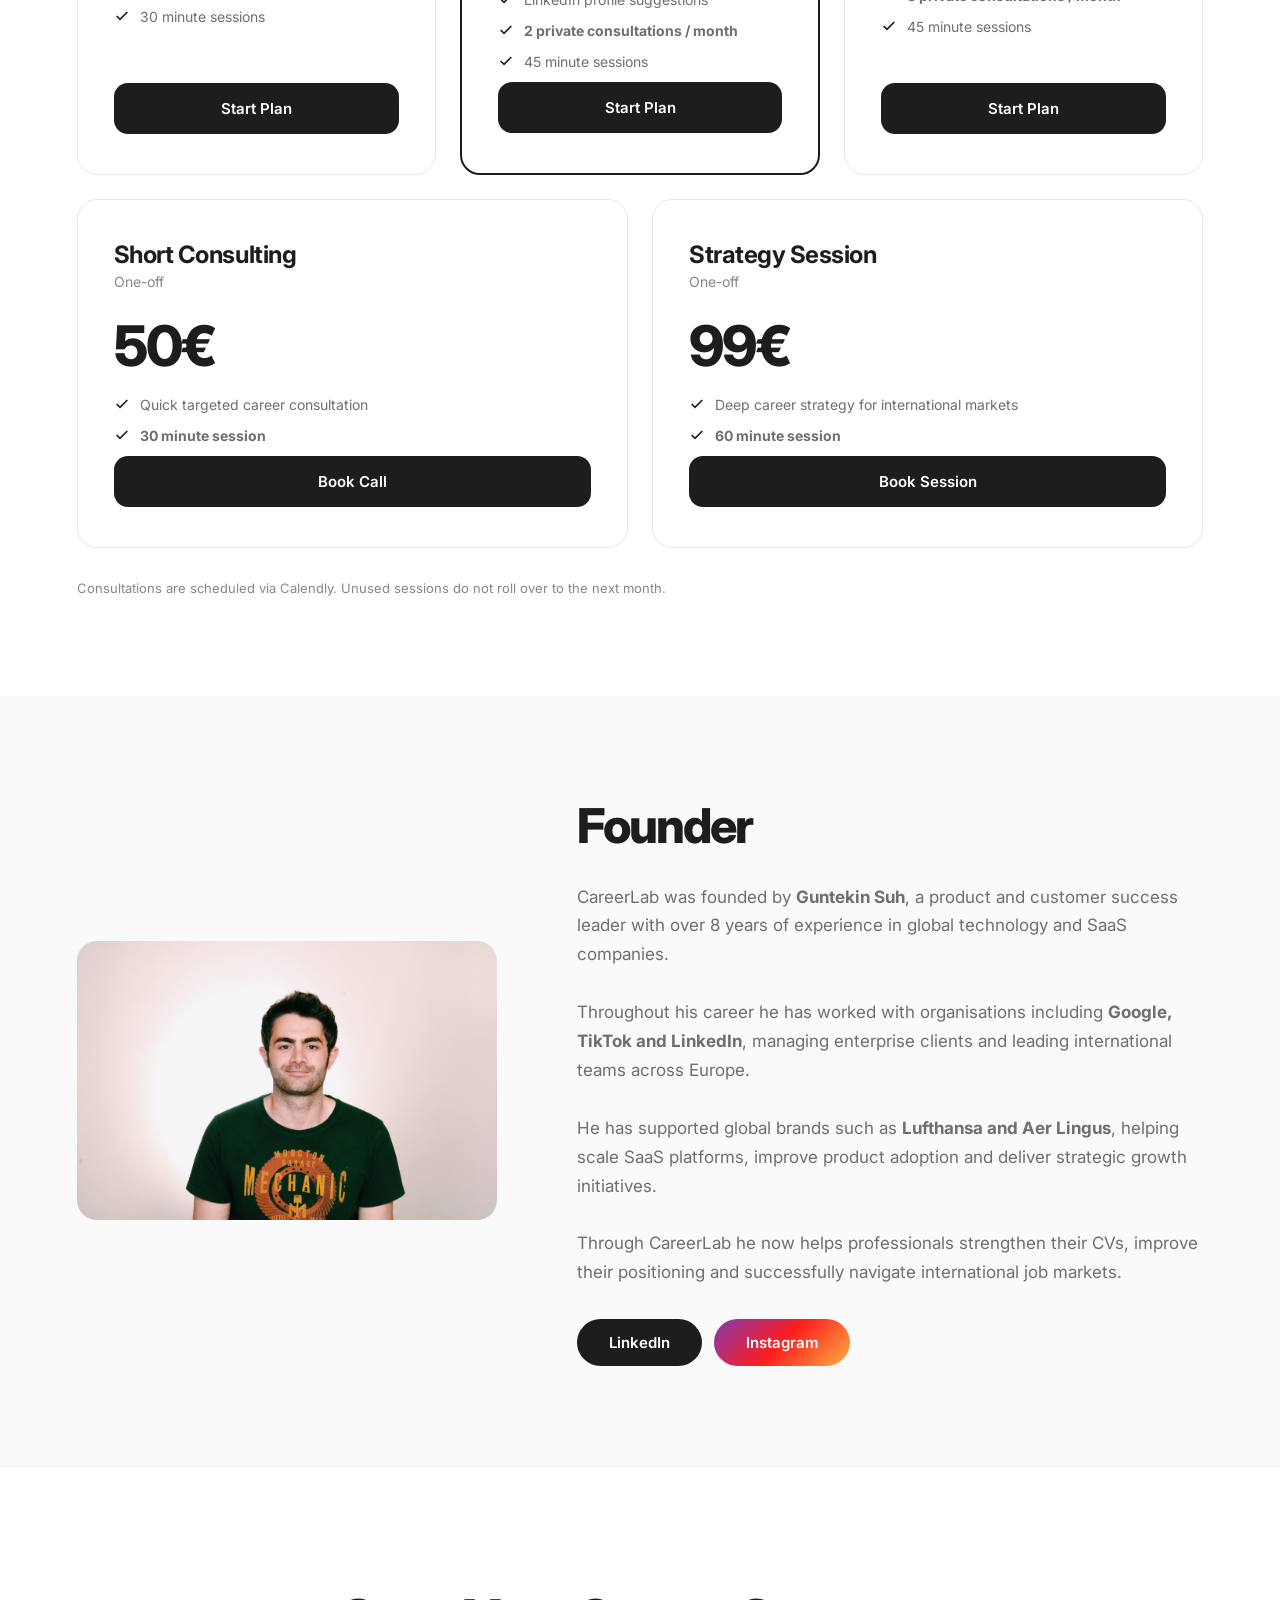
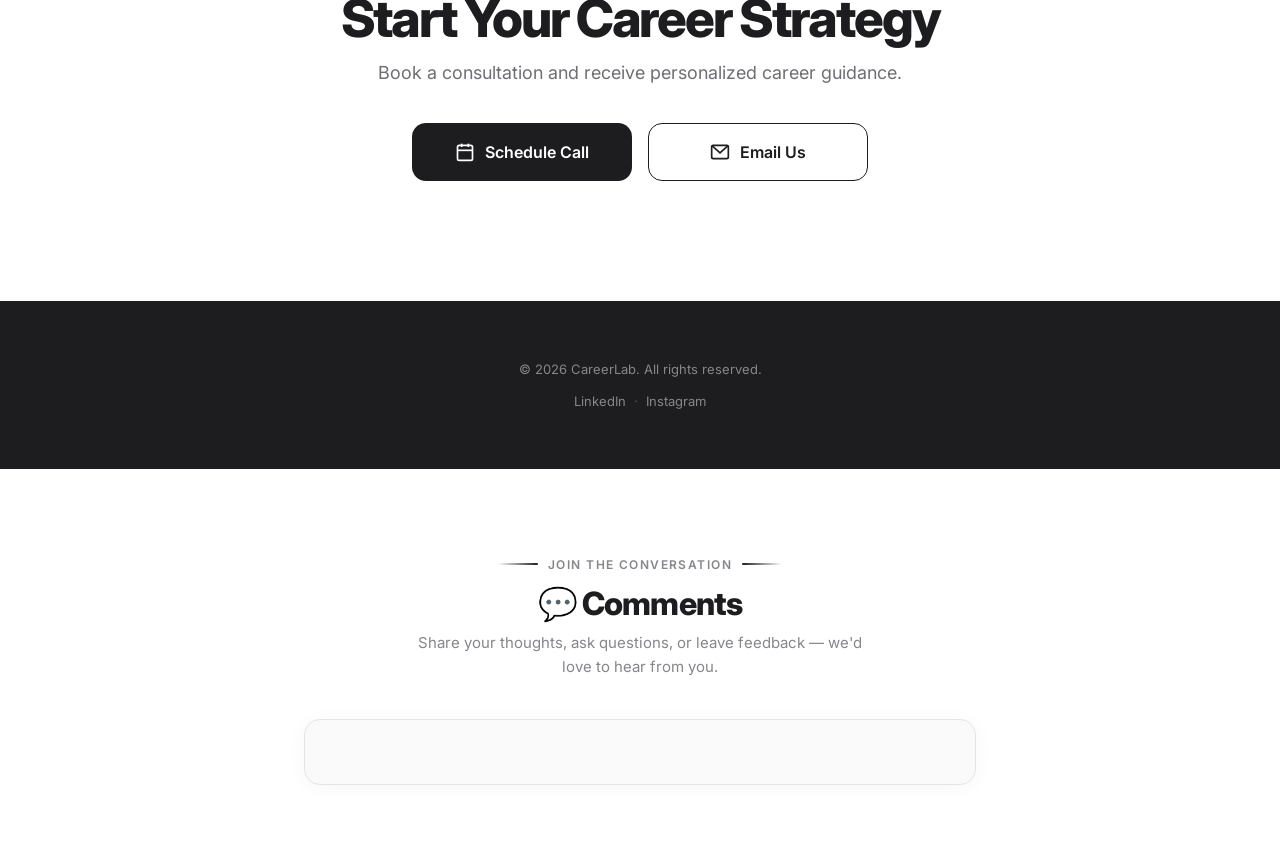
==== commit 5a17f205: "Redesign comments section with new styles and translations" ====
--- a/index.html
+++ b/index.html
@@ -1929,24 +1929,95 @@
 </script>
 
 <!-- COMMENTS -->
-<section style="max-width:900px;margin:60px auto;padding:0 24px;">
-  <h2 style="font-size:1.8rem;font-weight:700;text-align:center;margin-bottom:32px;">Comments</h2>
-  <script src="https://giscus.app/client.js"
-    data-repo="GuntekinSuh/career-strategy"
-    data-repo-id="R_kgDORfaJFQ"
-    data-category="Announcements"
-    data-category-id="DIC_kwDORfaJFc4C5FMG"
-    data-mapping="pathname"
-    data-strict="0"
-    data-reactions-enabled="1"
-    data-emit-metadata="0"
-    data-input-position="bottom"
-    data-theme="light"
-    data-lang="en"
-    crossorigin="anonymous"
-    async>
-  </script>
+<section id="comments-section" style="max-width:720px;margin:80px auto 60px;padding:0 24px;">
+  <div style="text-align:center;margin-bottom:40px;">
+    <div style="display:inline-flex;align-items:center;gap:10px;margin-bottom:12px;">
+      <div style="width:40px;height:2px;background:linear-gradient(90deg,transparent,#1d1d1f);border-radius:2px;"></div>
+      <span id="commentSubtitle" style="font-size:12px;font-weight:600;letter-spacing:0.12em;text-transform:uppercase;color:#86868b;">Join the conversation</span>
+      <div style="width:40px;height:2px;background:linear-gradient(90deg,#1d1d1f,transparent);border-radius:2px;"></div>
+    </div>
+    <h2 id="commentTitle" style="font-size:2rem;font-weight:800;letter-spacing:-0.03em;color:#1d1d1f;margin-bottom:8px;">💬 Comments</h2>
+    <p id="commentDesc" style="font-size:15px;color:#86868b;max-width:460px;margin:0 auto;line-height:1.6;">Share your thoughts, ask questions, or leave feedback — we'd love to hear from you.</p>
+  </div>
+  <div style="background:#fafafa;border:1px solid #e5e5e7;border-radius:16px;padding:32px 28px;box-shadow:0 2px 20px rgba(0,0,0,0.04);">
+    <div id="cusdis_thread"
+      data-host="https://cusdis.com"
+      data-app-id="524d855c-d751-4ff1-9590-6ff29a93ed0d"
+      data-page-id="index"
+      data-page-url="https://getcareerlab.com"
+      data-page-title="CareerLab"
+      data-theme="light">
+    </div>
+  </div>
 </section>
+<script async defer src="https://cusdis.com/js/cusdis.es.js"></script>
+
+<script>
+// Comment section translation
+const commentTranslations = {
+  en: {
+    subtitle: "Join the conversation",
+    title: "💬 Comments",
+    desc: "Share your thoughts, ask questions, or leave feedback — we'd love to hear from you."
+  },
+  tr: {
+    subtitle: "Sohbete katılın",
+    title: "💬 Yorumlar",
+    desc: "Düşüncelerinizi paylaşın, sorularınızı sorun veya geri bildirimde bulunun — sizden duymak isteriz."
+  }
+};
+
+function updateCommentLang(lang) {
+  const t = commentTranslations[lang] || commentTranslations.en;
+  document.getElementById("commentSubtitle").textContent = t.subtitle;
+  document.getElementById("commentTitle").textContent = t.title;
+  document.getElementById("commentDesc").textContent = t.desc;
+}
+
+// Hook into your existing language switcher
+const origSetLang = typeof setLang === "function" ? setLang : null;
+if (origSetLang) {
+  const _origSetLang = setLang;
+  setLang = function(lang) {
+    _origSetLang(lang);
+    updateCommentLang(lang);
+  };
+}
+</script>
+
+<style>
+  #comments-section [id^="cusdis"] input,
+  #comments-section [id^="cusdis"] textarea {
+    border-radius: 10px !important;
+    border: 1px solid #e5e5e7 !important;
+    padding: 12px 14px !important;
+    font-family: 'Inter', sans-serif !important;
+    font-size: 14px !important;
+    transition: border-color 0.2s, box-shadow 0.2s !important;
+  }
+  #comments-section [id^="cusdis"] input:focus,
+  #comments-section [id^="cusdis"] textarea:focus {
+    border-color: #1d1d1f !important;
+    box-shadow: 0 0 0 3px rgba(29,29,31,0.08) !important;
+    outline: none !important;
+  }
+  #comments-section [id^="cusdis"] button {
+    border-radius: 10px !important;
+    font-family: 'Inter', sans-serif !important;
+    font-weight: 600 !important;
+    font-size: 14px !important;
+    padding: 10px 24px !important;
+    background: #1d1d1f !important;
+    color: #fff !important;
+    border: none !important;
+    cursor: pointer !important;
+    transition: transform 0.15s, box-shadow 0.15s !important;
+  }
+  #comments-section [id^="cusdis"] button:hover {
+    transform: translateY(-1px) !important;
+    box-shadow: 0 4px 12px rgba(0,0,0,0.15) !important;
+  }
+</style>
 
 </body>
 </html>
